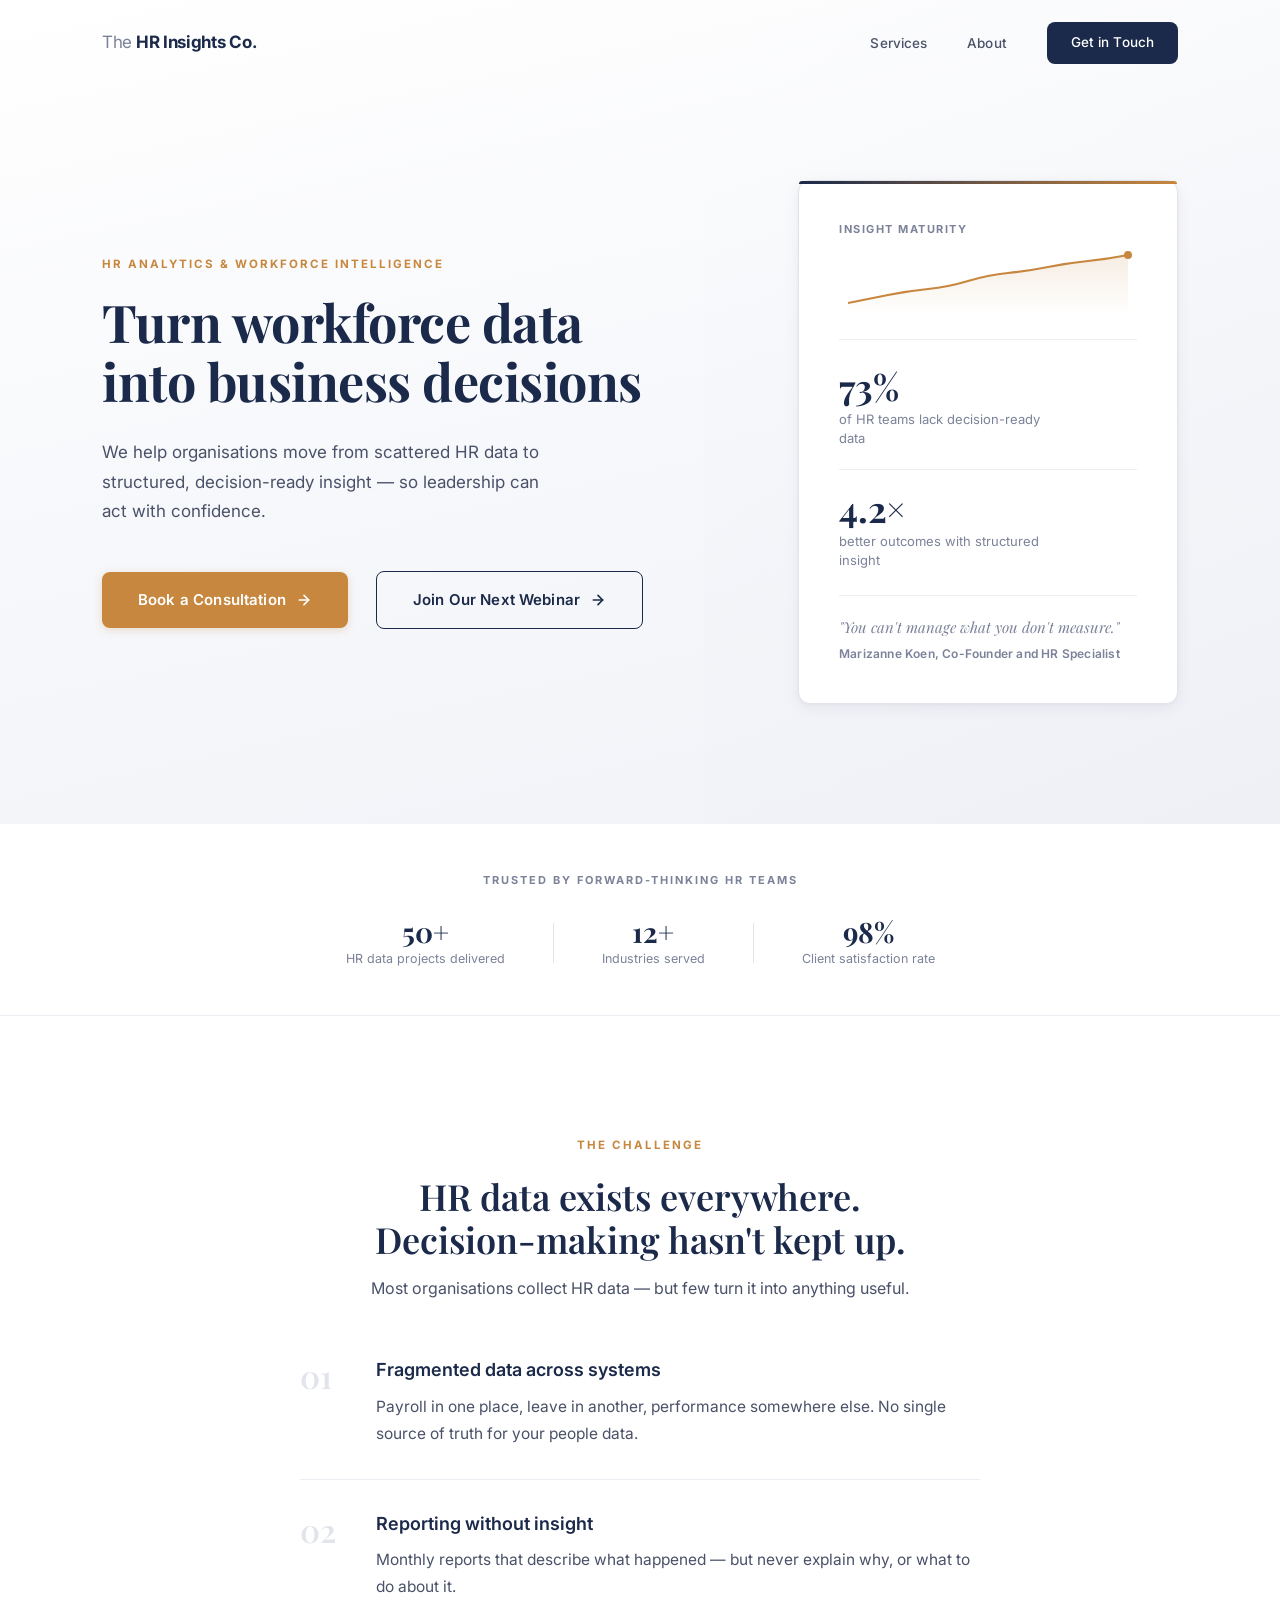
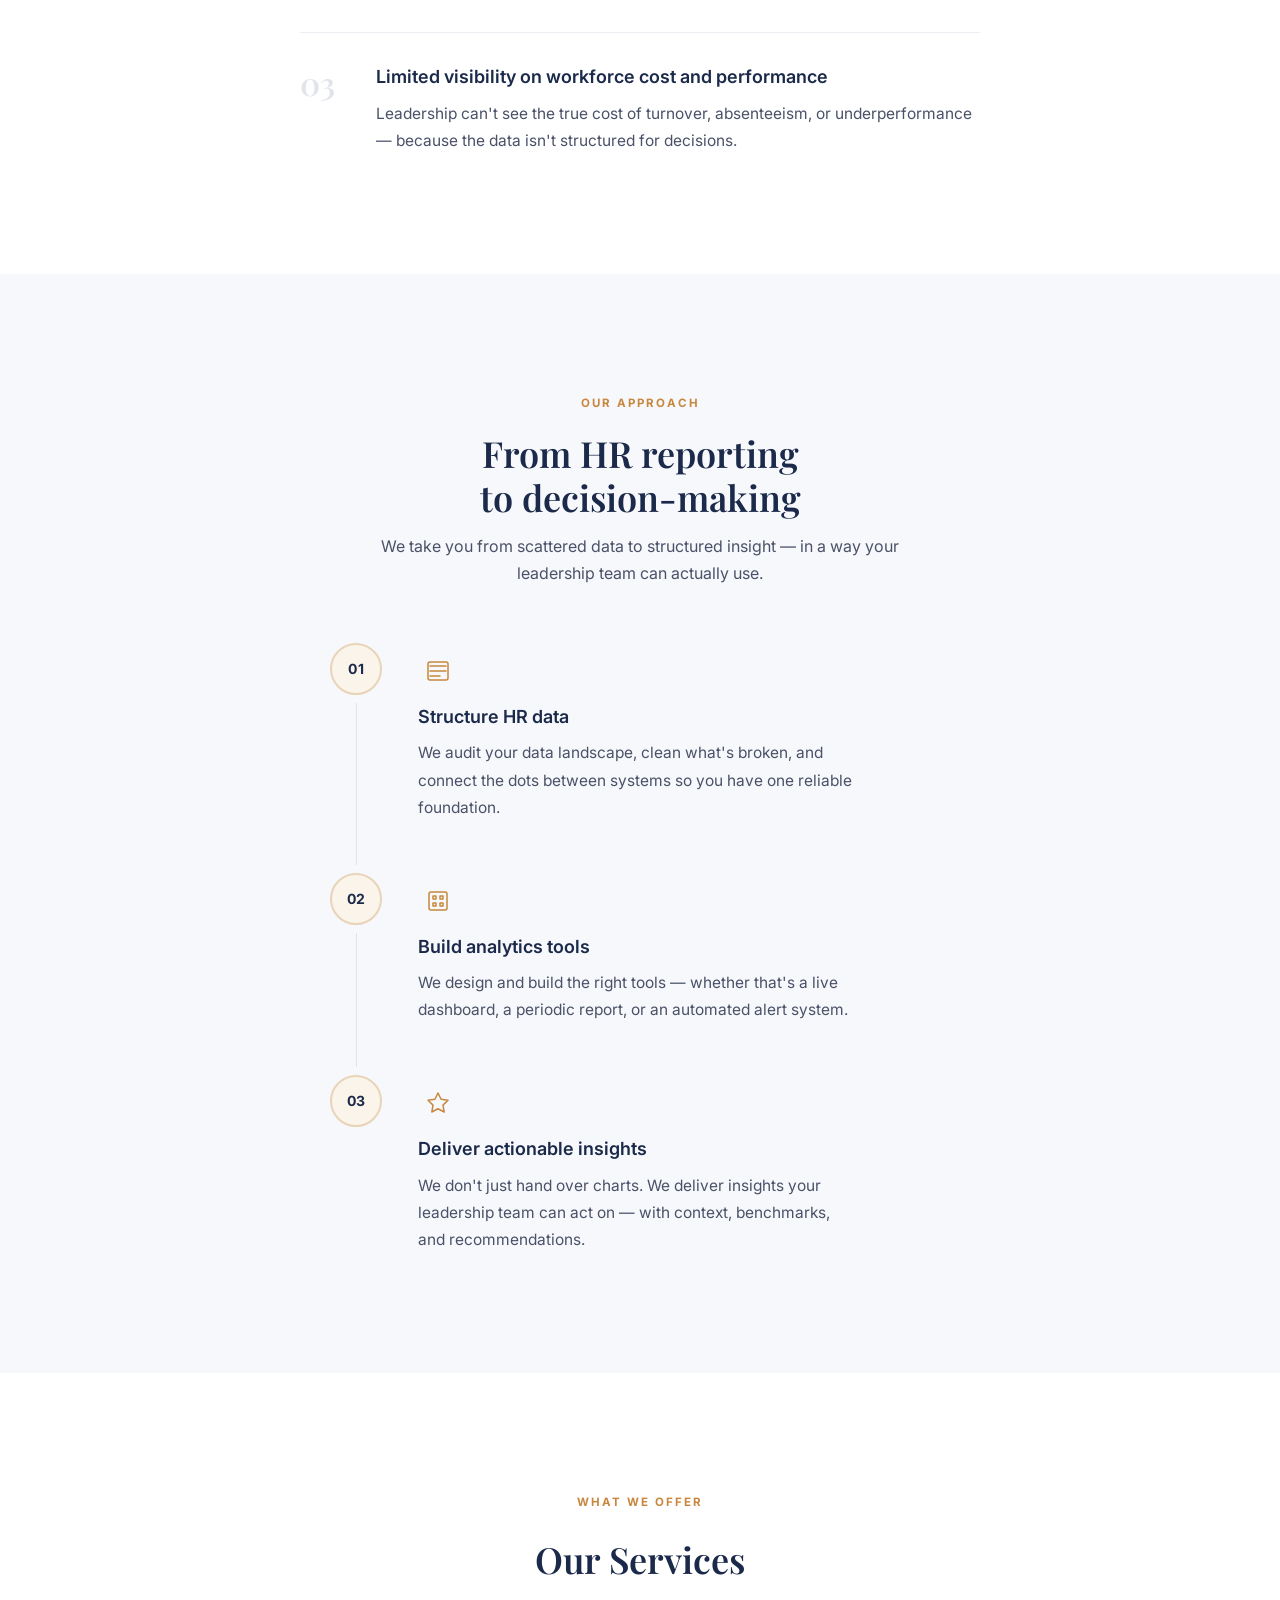
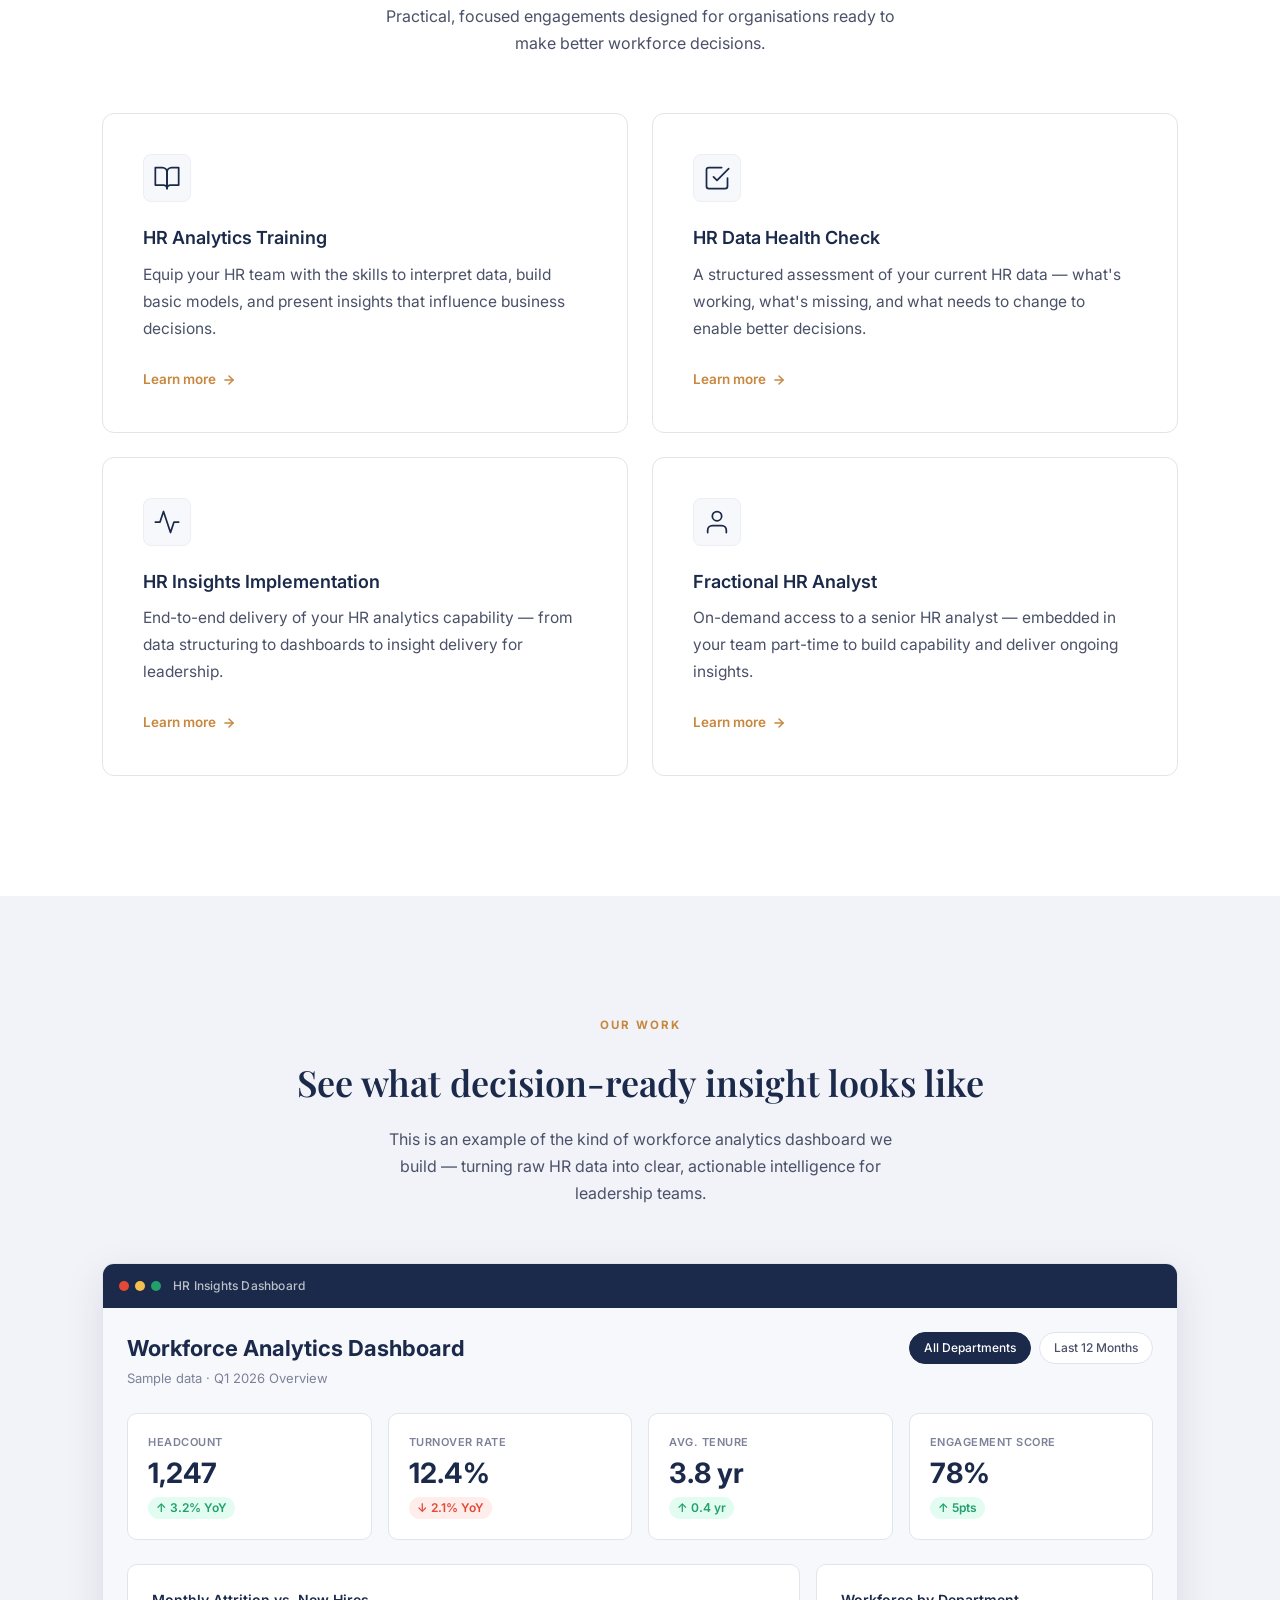
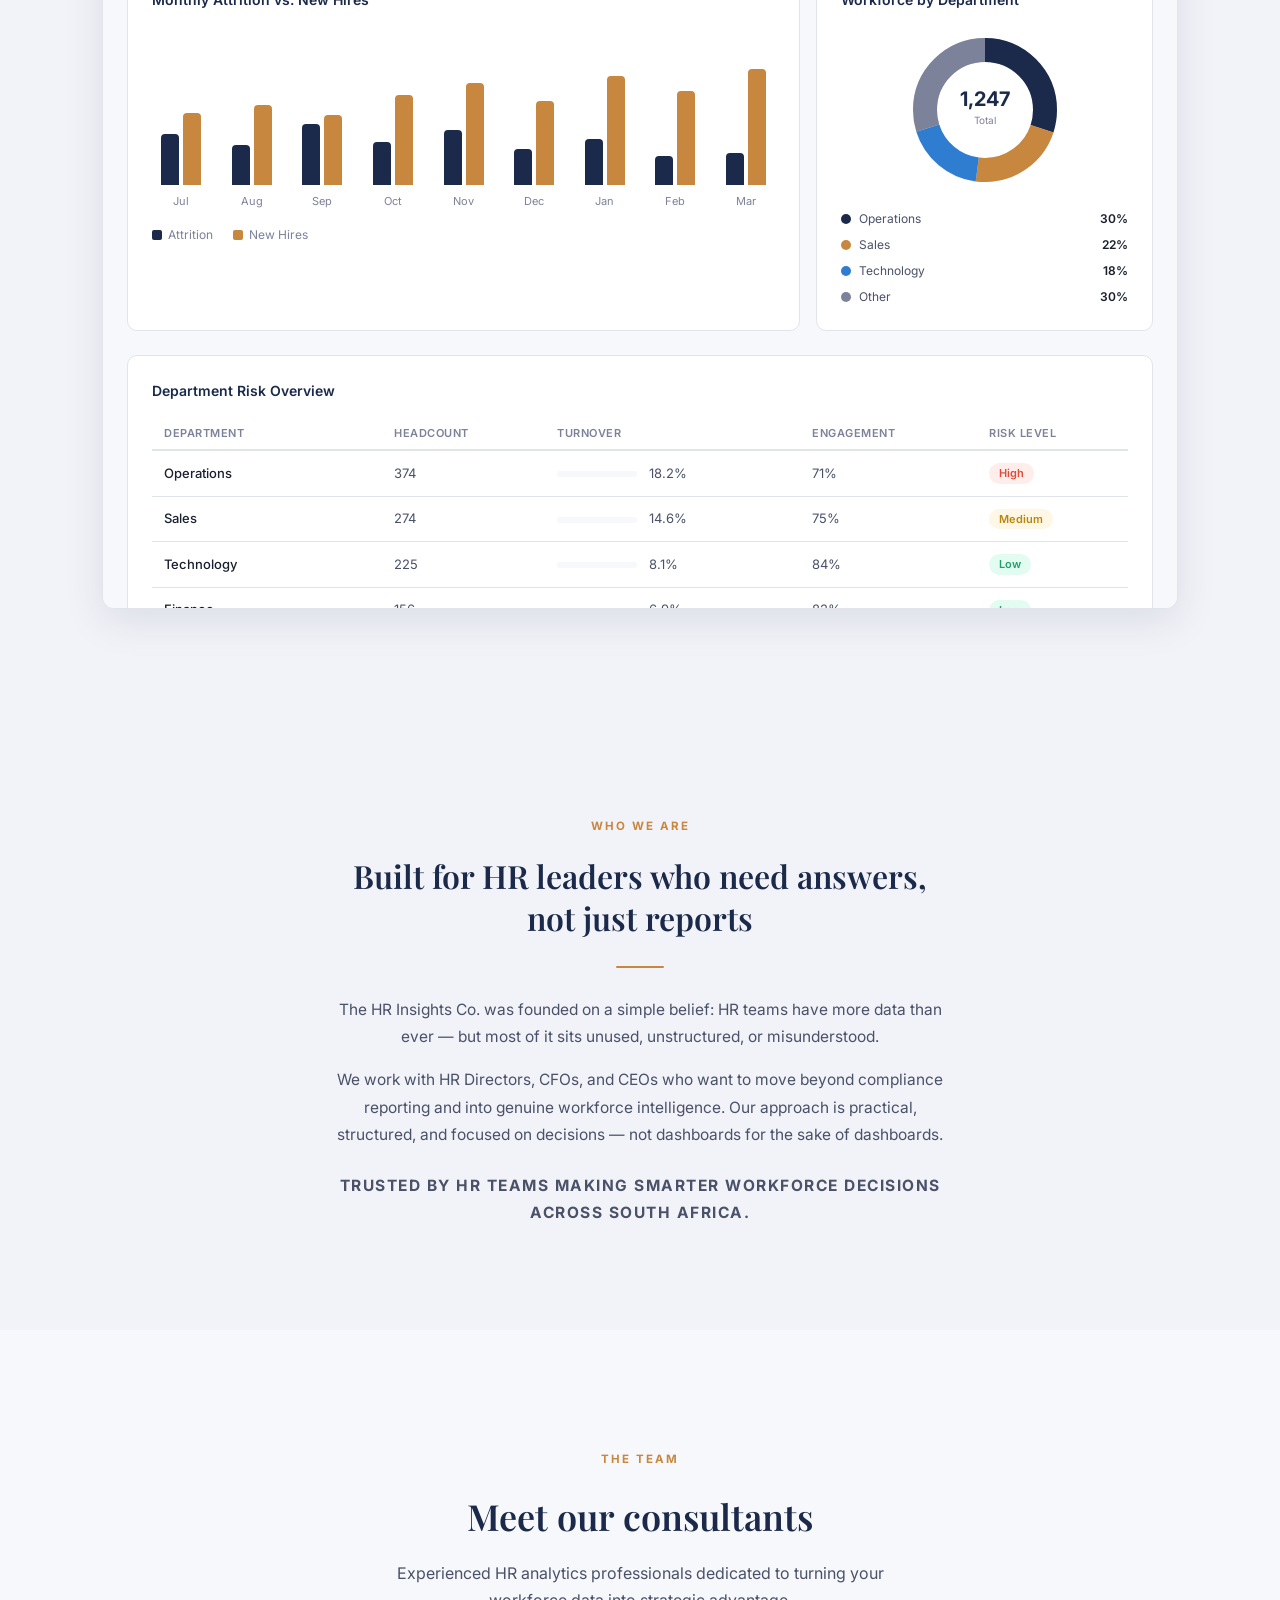
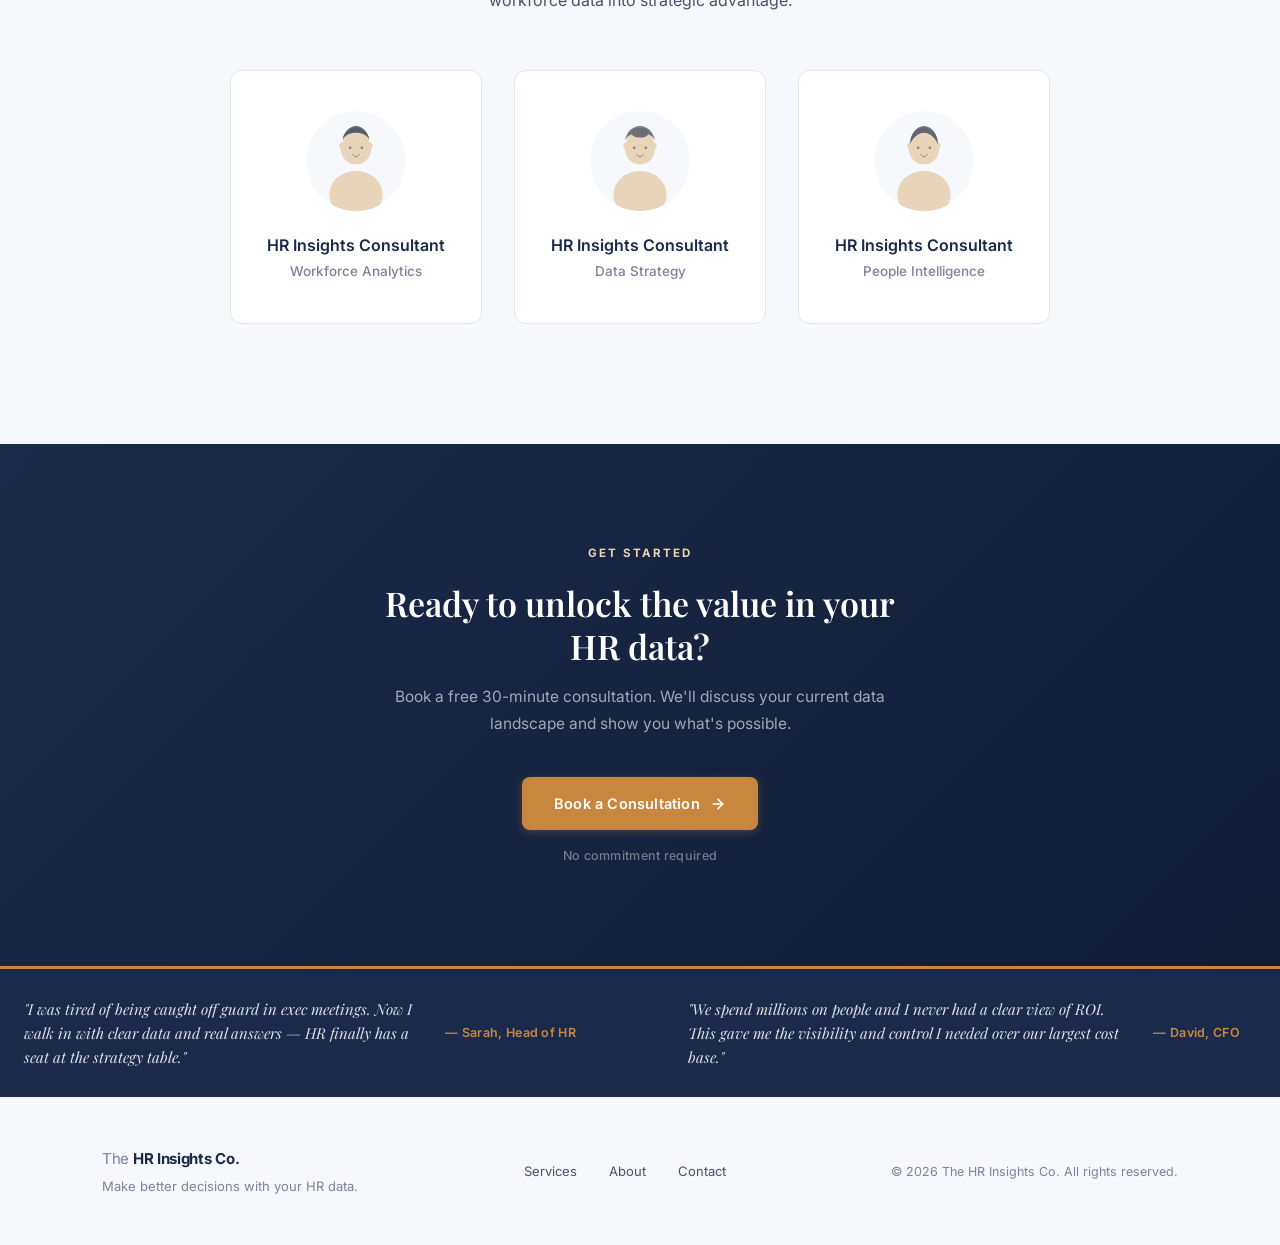
==== index.html @ d9b62202 "Add dashboard showcase section to website - Created hr_insights_dashboard.html with sample workforce" ====
<!DOCTYPE html>
<html lang="en">
<head>
    <meta charset="UTF-8">
    <meta name="viewport" content="width=device-width, initial-scale=1.0">
    <title>The HR Insights Co. | Make better decisions with your HR data</title>
    <meta name="description" content="We help companies gain control over their workforce by turning HR data into decision-ready insight.">
    <link rel="stylesheet" href="styles.css">
    <link rel="preconnect" href="https://fonts.googleapis.com">
    <link rel="preconnect" href="https://fonts.gstatic.com" crossorigin>
    <link href="https://fonts.googleapis.com/css2?family=Inter:wght@400;500;600;700;800&family=Playfair+Display:wght@500;600;700&display=swap" rel="stylesheet">
</head>
<body>

    <!-- Navigation -->
    <nav class="navbar">
        <div class="container nav-container">
            <a href="index.html" class="logo">
                <span class="logo-the">The</span> HR Insights Co.
            </a>
            <button class="nav-toggle" aria-label="Toggle navigation">
                <span></span>
                <span></span>
                <span></span>
            </button>
            <ul class="nav-links">
                <li><a href="#services">Services</a></li>
                <li><a href="#about">About</a></li>
                <li><a href="#contact" class="btn btn-nav">Get in Touch</a></li>
            </ul>
        </div>
    </nav>

    <div class="nav-overlay"></div>

    <!-- Hero Section -->
    <section class="hero">
        <div class="container hero-container">
            <div class="hero-content">
                <span class="eyebrow">HR Analytics &amp; Workforce Intelligence</span>
                <h1>Turn workforce data <br>into business decisions</h1>
                <p class="hero-subtext">We help organisations move from scattered HR data to structured, decision-ready insight — so leadership can act with confidence.</p>
                <div class="hero-ctas">
                    <a href="#contact" class="btn btn-primary btn-hero">Book a Consultation
                        <svg width="16" height="16" viewBox="0 0 24 24" fill="none" stroke="currentColor" stroke-width="2.5" stroke-linecap="round" stroke-linejoin="round"><path d="M5 12h14"/><path d="M12 5l7 7-7 7"/></svg>
                    </a>
                    <a href="#contact" class="btn btn-secondary btn-hero">Join Our Next Webinar
                        <svg width="16" height="16" viewBox="0 0 24 24" fill="none" stroke="currentColor" stroke-width="2.5" stroke-linecap="round" stroke-linejoin="round"><path d="M5 12h14"/><path d="M12 5l7 7-7 7"/></svg>
                    </a>
                </div>
            </div>
            <aside class="hero-aside">
                <div class="hero-chart">
                    <span class="hero-chart-label">Insight Maturity</span>
                    <svg class="hero-sparkline" viewBox="0 0 280 64" fill="none" xmlns="http://www.w3.org/2000/svg" aria-hidden="true">
                        <defs>
                            <linearGradient id="chartGrad" x1="0" y1="0" x2="0" y2="1">
                                <stop offset="0%" stop-color="var(--accent)" stop-opacity="0.15"/>
                                <stop offset="100%" stop-color="var(--accent)" stop-opacity="0"/>
                            </linearGradient>
                        </defs>
                        <path d="M0 52 Q20 48, 40 44 T80 38 T120 30 T160 22 T200 16 T240 10 T280 4" stroke="var(--accent)" stroke-width="2" fill="none" class="sparkline-path"/>
                        <path d="M0 52 Q20 48, 40 44 T80 38 T120 30 T160 22 T200 16 T240 10 T280 4 V64 H0 Z" fill="url(#chartGrad)" class="sparkline-area"/>
                        <circle cx="280" cy="4" r="4" fill="var(--accent)" class="sparkline-dot"/>
                    </svg>
                </div>
                <div class="hero-stat-row">
                    <div class="hero-stat">
                        <span class="hero-stat-num">73%</span>
                        <span class="hero-stat-label">of HR teams lack decision-ready data</span>
                    </div>
                    <div class="hero-stat-divider"></div>
                    <div class="hero-stat">
                        <span class="hero-stat-num">4.2&times;</span>
                        <span class="hero-stat-label">better outcomes with structured insight</span>
                    </div>
                </div>
                <p class="hero-tagline">"You can't manage what you don't measure."</p>
                <span class="hero-tagline-author">Marizanne Koen, Co-Founder and HR Specialist</span>
            </aside>
        </div>
    </section>

    <!-- Trust Strip -->
    <section class="trust-strip">
        <div class="container">
            <div class="trust-inner">
                <span class="trust-label">Trusted by forward-thinking HR teams</span>
                <div class="trust-items">
                    <div class="trust-item">
                        <span class="trust-metric">50+</span>
                        <span class="trust-desc">HR data projects delivered</span>
                    </div>
                    <div class="trust-divider"></div>
                    <div class="trust-item">
                        <span class="trust-metric">12+</span>
                        <span class="trust-desc">Industries served</span>
                    </div>
                    <div class="trust-divider"></div>
                    <div class="trust-item">
                        <span class="trust-metric">98%</span>
                        <span class="trust-desc">Client satisfaction rate</span>
                    </div>
                </div>
            </div>
        </div>
    </section>

    <!-- Problem Section -->
    <section class="problem">
        <div class="container">
            <span class="eyebrow">The challenge</span>
            <h2>HR data exists everywhere.<br>Decision-making hasn't kept up.</h2>
            <p class="section-intro">Most organisations collect HR data — but few turn it into anything useful.</p>
            <div class="problem-list">
                <div class="problem-item">
                    <div class="problem-num">01</div>
                    <div class="problem-body">
                        <h3>Fragmented data across systems</h3>
                        <p>Payroll in one place, leave in another, performance somewhere else. No single source of truth for your people data.</p>
                    </div>
                </div>
                <div class="problem-item">
                    <div class="problem-num">02</div>
                    <div class="problem-body">
                        <h3>Reporting without insight</h3>
                        <p>Monthly reports that describe what happened — but never explain why, or what to do about it.</p>
                    </div>
                </div>
                <div class="problem-item">
                    <div class="problem-num">03</div>
                    <div class="problem-body">
                        <h3>Limited visibility on workforce cost and performance</h3>
                        <p>Leadership can't see the true cost of turnover, absenteeism, or underperformance — because the data isn't structured for decisions.</p>
                    </div>
                </div>
            </div>
        </div>
    </section>

    <!-- Solution Section -->
    <section class="solution">
        <div class="container">
            <span class="eyebrow">Our approach</span>
            <h2>From HR reporting<br>to decision-making</h2>
            <p class="section-intro">We take you from scattered data to structured insight — in a way your leadership team can actually use.</p>
            <div class="solution-grid">
                <div class="solution-step">
                    <div class="step-marker">
                        <div class="step-number">01</div>
                        <div class="step-line"></div>
                    </div>
                    <div class="step-content">
                        <div class="solution-icon">
                            <svg width="24" height="24" viewBox="0 0 24 24" fill="none" stroke="currentColor" stroke-width="1.5" stroke-linecap="round" stroke-linejoin="round">
                                <path d="M4 7h16"/><path d="M4 12h16"/><path d="M4 17h10"/>
                                <rect x="2" y="3" width="20" height="18" rx="2"/>
                            </svg>
                        </div>
                        <h3>Structure HR data</h3>
                        <p>We audit your data landscape, clean what's broken, and connect the dots between systems so you have one reliable foundation.</p>
                    </div>
                </div>
                <div class="solution-step">
                    <div class="step-marker">
                        <div class="step-number">02</div>
                        <div class="step-line"></div>
                    </div>
                    <div class="step-content">
                        <div class="solution-icon">
                            <svg width="24" height="24" viewBox="0 0 24 24" fill="none" stroke="currentColor" stroke-width="1.5" stroke-linecap="round" stroke-linejoin="round">
                                <rect x="3" y="3" width="18" height="18" rx="2"/>
                                <path d="M7 7h3v3H7z"/><path d="M14 7h3v3h-3z"/>
                                <path d="M7 14h3v3H7z"/><path d="M14 14h3v3h-3z"/>
                            </svg>
                        </div>
                        <h3>Build analytics tools</h3>
                        <p>We design and build the right tools — whether that's a live dashboard, a periodic report, or an automated alert system.</p>
                    </div>
                </div>
                <div class="solution-step">
                    <div class="step-marker">
                        <div class="step-number">03</div>
                    </div>
                    <div class="step-content">
                        <div class="solution-icon">
                            <svg width="24" height="24" viewBox="0 0 24 24" fill="none" stroke="currentColor" stroke-width="1.5" stroke-linecap="round" stroke-linejoin="round">
                                <path d="M12 2l3.09 6.26L22 9.27l-5 4.87 1.18 6.88L12 17.77l-6.18 3.25L7 14.14 2 9.27l6.91-1.01L12 2z"/>
                            </svg>
                        </div>
                        <h3>Deliver actionable insights</h3>
                        <p>We don't just hand over charts. We deliver insights your leadership team can act on — with context, benchmarks, and recommendations.</p>
                    </div>
                </div>
            </div>
        </div>
    </section>

    <!-- Services Section -->
    <section class="services" id="services">
        <div class="container">
            <span class="eyebrow">What we offer</span>
            <h2>Our Services</h2>
            <p class="section-intro">Practical, focused engagements designed for organisations ready to make better workforce decisions.</p>
            <div class="services-grid">
                <div class="service-card">
                    <div class="service-accent"></div>
                    <div class="service-icon">
                        <svg width="28" height="28" viewBox="0 0 24 24" fill="none" stroke="currentColor" stroke-width="1.5" stroke-linecap="round" stroke-linejoin="round">
                            <path d="M2 3h6a4 4 0 014 4v14a3 3 0 00-3-3H2z"/>
                            <path d="M22 3h-6a4 4 0 00-4 4v14a3 3 0 013-3h7z"/>
                        </svg>
                    </div>
                    <h3>HR Analytics Training</h3>
                    <p>Equip your HR team with the skills to interpret data, build basic models, and present insights that influence business decisions.</p>
                    <a href="#contact" class="service-link">Learn more
                        <svg width="14" height="14" viewBox="0 0 24 24" fill="none" stroke="currentColor" stroke-width="2.5" stroke-linecap="round" stroke-linejoin="round"><path d="M5 12h14"/><path d="M12 5l7 7-7 7"/></svg>
                    </a>
                </div>
                <div class="service-card">
                    <div class="service-accent"></div>
                    <div class="service-icon">
                        <svg width="28" height="28" viewBox="0 0 24 24" fill="none" stroke="currentColor" stroke-width="1.5" stroke-linecap="round" stroke-linejoin="round">
                            <path d="M9 11l3 3L22 4"/>
                            <path d="M21 12v7a2 2 0 01-2 2H5a2 2 0 01-2-2V5a2 2 0 012-2h11"/>
                        </svg>
                    </div>
                    <h3>HR Data Health Check</h3>
                    <p>A structured assessment of your current HR data — what's working, what's missing, and what needs to change to enable better decisions.</p>
                    <a href="#contact" class="service-link">Learn more
                        <svg width="14" height="14" viewBox="0 0 24 24" fill="none" stroke="currentColor" stroke-width="2.5" stroke-linecap="round" stroke-linejoin="round"><path d="M5 12h14"/><path d="M12 5l7 7-7 7"/></svg>
                    </a>
                </div>
                <div class="service-card">
                    <div class="service-accent"></div>
                    <div class="service-icon">
                        <svg width="28" height="28" viewBox="0 0 24 24" fill="none" stroke="currentColor" stroke-width="1.5" stroke-linecap="round" stroke-linejoin="round">
                            <polyline points="22 12 18 12 15 21 9 3 6 12 2 12"/>
                        </svg>
                    </div>
                    <h3>HR Insights Implementation</h3>
                    <p>End-to-end delivery of your HR analytics capability — from data structuring to dashboards to insight delivery for leadership.</p>
                    <a href="#contact" class="service-link">Learn more
                        <svg width="14" height="14" viewBox="0 0 24 24" fill="none" stroke="currentColor" stroke-width="2.5" stroke-linecap="round" stroke-linejoin="round"><path d="M5 12h14"/><path d="M12 5l7 7-7 7"/></svg>
                    </a>
                </div>
                <div class="service-card">
                    <div class="service-accent"></div>
                    <div class="service-icon">
                        <svg width="28" height="28" viewBox="0 0 24 24" fill="none" stroke="currentColor" stroke-width="1.5" stroke-linecap="round" stroke-linejoin="round">
                            <path d="M20 21v-2a4 4 0 00-4-4H8a4 4 0 00-4 4v2"/>
                            <circle cx="12" cy="7" r="4"/>
                        </svg>
                    </div>
                    <h3>Fractional HR Analyst</h3>
                    <p>On-demand access to a senior HR analyst — embedded in your team part-time to build capability and deliver ongoing insights.</p>
                    <a href="#contact" class="service-link">Learn more
                        <svg width="14" height="14" viewBox="0 0 24 24" fill="none" stroke="currentColor" stroke-width="2.5" stroke-linecap="round" stroke-linejoin="round"><path d="M5 12h14"/><path d="M12 5l7 7-7 7"/></svg>
                    </a>
                </div>
            </div>
        </div>
    </section>

    <!-- Dashboard Showcase Section -->
    <section class="showcase" id="showcase">
        <div class="container">
            <span class="eyebrow">Our work</span>
            <h2>See what decision-ready insight looks like</h2>
            <p class="section-intro">This is an example of the kind of workforce analytics dashboard we build — turning raw HR data into clear, actionable intelligence for leadership teams.</p>
            <div class="showcase-frame">
                <div class="showcase-toolbar">
                    <div class="showcase-dots">
                        <span></span><span></span><span></span>
                    </div>
                    <span class="showcase-title">HR Insights Dashboard</span>
                </div>
                <iframe
                    src="/hr_insights_dashboard.html"
                    width="100%"
                    height="900"
                    style="border: none; display: block;"
                    title="HR Insights Dashboard"
                    loading="lazy"
                ></iframe>
            </div>
        </div>
    </section>

    <!-- About Section -->
    <section class="about" id="about">
        <div class="container">
            <div class="about-inner">
                <span class="eyebrow">Who we are</span>
                <h2>Built for HR leaders who need answers, not just reports</h2>
                <div class="about-rule"></div>
                <p>The HR Insights Co. was founded on a simple belief: HR teams have more data than ever — but most of it sits unused, unstructured, or misunderstood.</p>
                <p>We work with HR Directors, CFOs, and CEOs who want to move beyond compliance reporting and into genuine workforce intelligence. Our approach is practical, structured, and focused on decisions — not dashboards for the sake of dashboards.</p>
                <p class="about-credential">Trusted by HR teams making smarter workforce decisions across South Africa.</p>
            </div>
        </div>
    </section>

    <!-- Team Section -->
    <section class="team" id="team">
        <div class="container">
            <span class="eyebrow">The team</span>
            <h2>Meet our consultants</h2>
            <p class="section-intro">Experienced HR analytics professionals dedicated to turning your workforce data into strategic advantage.</p>
            <div class="team-grid">
                <div class="team-card">
                    <div class="team-avatar">
                        <svg viewBox="0 0 120 120" fill="none" xmlns="http://www.w3.org/2000/svg" aria-hidden="true">
                            <circle cx="60" cy="60" r="60" fill="var(--color-bg-subtle)"/>
                            <circle cx="60" cy="46" r="18" fill="var(--accent-subtle)"/>
                            <ellipse cx="60" cy="100" rx="32" ry="28" fill="var(--accent-subtle)"/>
                            <circle cx="60" cy="46" r="16" fill="var(--color-bg-warm)"/>
                            <path d="M44 38c0-10 7-18 16-18s16 8 16 18c2-1 4 1 4 4s-2 5-4 4c0 10-7 18-16 18s-16-8-16-18c-2 1-4-1-4-4s2-5 4-4z" fill="var(--accent-subtle)"/>
                            <path d="M44 34c1-8 8-16 16-16s15 8 16 16c0 0-4-8-16-8s-16 8-16 8z" fill="var(--color-primary)" opacity="0.7"/>
                            <circle cx="53" cy="44" r="1.5" fill="var(--color-primary)" opacity="0.5"/>
                            <circle cx="67" cy="44" r="1.5" fill="var(--color-primary)" opacity="0.5"/>
                            <path d="M56 52c0 0 2 3 4 3s4-3 4-3" stroke="var(--color-primary)" stroke-width="1.2" stroke-linecap="round" opacity="0.4" fill="none"/>
                        </svg>
                    </div>
                    <h3>HR Insights Consultant</h3>
                    <p>Workforce Analytics</p>
                </div>
                <div class="team-card">
                    <div class="team-avatar">
                        <svg viewBox="0 0 120 120" fill="none" xmlns="http://www.w3.org/2000/svg" aria-hidden="true">
                            <circle cx="60" cy="60" r="60" fill="var(--color-bg-subtle)"/>
                            <circle cx="60" cy="46" r="18" fill="var(--accent-subtle)"/>
                            <ellipse cx="60" cy="100" rx="32" ry="28" fill="var(--accent-subtle)"/>
                            <circle cx="60" cy="46" r="16" fill="var(--color-bg-warm)"/>
                            <path d="M44 38c0-10 7-18 16-18s16 8 16 18c2-1 4 1 4 4s-2 5-4 4c0 10-7 18-16 18s-16-8-16-18c-2 1-4-1-4-4s2-5 4-4z" fill="var(--accent-subtle)"/>
                            <path d="M42 36c1-10 9-18 18-18s17 8 18 18c0 0-2-6-8-8-3 4-7 4-10 4s-7 0-10-4c-6 2-8 8-8 8z" fill="var(--color-primary)" opacity="0.6"/>
                            <circle cx="53" cy="44" r="1.5" fill="var(--color-primary)" opacity="0.5"/>
                            <circle cx="67" cy="44" r="1.5" fill="var(--color-primary)" opacity="0.5"/>
                            <path d="M56 52c0 0 2 3 4 3s4-3 4-3" stroke="var(--color-primary)" stroke-width="1.2" stroke-linecap="round" opacity="0.4" fill="none"/>
                        </svg>
                    </div>
                    <h3>HR Insights Consultant</h3>
                    <p>Data Strategy</p>
                </div>
                <div class="team-card">
                    <div class="team-avatar">
                        <svg viewBox="0 0 120 120" fill="none" xmlns="http://www.w3.org/2000/svg" aria-hidden="true">
                            <circle cx="60" cy="60" r="60" fill="var(--color-bg-subtle)"/>
                            <circle cx="60" cy="46" r="18" fill="var(--accent-subtle)"/>
                            <ellipse cx="60" cy="100" rx="32" ry="28" fill="var(--accent-subtle)"/>
                            <circle cx="60" cy="46" r="16" fill="var(--color-bg-warm)"/>
                            <path d="M44 38c0-10 7-18 16-18s16 8 16 18c2-1 4 1 4 4s-2 5-4 4c0 10-7 18-16 18s-16-8-16-18c-2 1-4-1-4-4s2-5 4-4z" fill="var(--accent-subtle)"/>
                            <path d="M43 40c0-12 8-22 17-22s17 10 17 22c0 0-6-14-17-14s-17 14-17 14z" fill="var(--color-primary)" opacity="0.65"/>
                            <circle cx="53" cy="44" r="1.5" fill="var(--color-primary)" opacity="0.5"/>
                            <circle cx="67" cy="44" r="1.5" fill="var(--color-primary)" opacity="0.5"/>
                            <path d="M56 52c0 0 2 3 4 3s4-3 4-3" stroke="var(--color-primary)" stroke-width="1.2" stroke-linecap="round" opacity="0.4" fill="none"/>
                        </svg>
                    </div>
                    <h3>HR Insights Consultant</h3>
                    <p>People Intelligence</p>
                </div>
            </div>
        </div>
    </section>

    <!-- Contact / CTA Section -->
    <section class="contact" id="contact">
        <div class="container">
            <div class="contact-content">
                <span class="eyebrow eyebrow-light">Get started</span>
                <h2>Ready to unlock the value in your HR data?</h2>
                <p>Book a free 30-minute consultation. We'll discuss your current data landscape and show you what's possible.</p>
                <div class="contact-ctas">
                    <a href="mailto:hello@hrinsightsco.com" class="btn btn-cta">Book a Consultation
                        <svg width="16" height="16" viewBox="0 0 24 24" fill="none" stroke="currentColor" stroke-width="2.5" stroke-linecap="round" stroke-linejoin="round"><path d="M5 12h14"/><path d="M12 5l7 7-7 7"/></svg>
                    </a>
                    <span class="contact-note">No commitment required</span>
                </div>
            </div>
        </div>
    </section>

    <!-- Quotes Banner -->
    <section class="quotes-banner" aria-label="Client voices">
        <div class="quotes-track">
            <div class="quote-item">
                <p class="quote-text">"I was tired of being caught off guard in exec meetings. Now I walk in with clear data and real answers — HR finally has a seat at the strategy table."</p>
                <span class="quote-author">— Sarah, Head of HR</span>
            </div>
            <div class="quote-item">
                <p class="quote-text">"We spend millions on people and I never had a clear view of ROI. This gave me the visibility and control I needed over our largest cost base."</p>
                <span class="quote-author">— David, CFO</span>
            </div>
            <!-- Duplicated for seamless loop -->
            <div class="quote-item">
                <p class="quote-text">"I was tired of being caught off guard in exec meetings. Now I walk in with clear data and real answers — HR finally has a seat at the strategy table."</p>
                <span class="quote-author">— Sarah, Head of HR</span>
            </div>
            <div class="quote-item">
                <p class="quote-text">"We spend millions on people and I never had a clear view of ROI. This gave me the visibility and control I needed over our largest cost base."</p>
                <span class="quote-author">— David, CFO</span>
            </div>
        </div>
    </section>

    <!-- Footer -->
    <footer class="footer">
        <div class="container footer-container">
            <div class="footer-brand">
                <span class="logo"><span class="logo-the">The</span> HR Insights Co.</span>
                <p>Make better decisions with your HR data.</p>
            </div>
            <div class="footer-links">
                <a href="#services">Services</a>
                <a href="#about">About</a>
                <a href="#contact">Contact</a>
            </div>
            <div class="footer-copy">
                <p>&copy; 2026 The HR Insights Co. All rights reserved.</p>
            </div>
        </div>
    </footer>

    <script>
        // Mobile nav toggle with overlay
        const toggle = document.querySelector('.nav-toggle');
        const navLinks = document.querySelector('.nav-links');
        const navOverlay = document.querySelector('.nav-overlay');

        function closeNav() {
            navLinks.classList.remove('active');
            toggle.classList.remove('active');
            navOverlay.classList.remove('active');
            document.body.style.overflow = '';
        }

        function openNav() {
            navLinks.classList.add('active');
            toggle.classList.add('active');
            navOverlay.classList.add('active');
            document.body.style.overflow = 'hidden';
        }

        toggle.addEventListener('click', () => {
            if (navLinks.classList.contains('active')) {
                closeNav();
            } else {
                openNav();
            }
        });

        navOverlay.addEventListener('click', closeNav);

        // Close mobile nav on link click
        document.querySelectorAll('.nav-links a').forEach(link => {
            link.addEventListener('click', closeNav);
        });

        // Navbar background on scroll
        window.addEventListener('scroll', () => {
            const navbar = document.querySelector('.navbar');
            if (window.scrollY > 40) {
                navbar.classList.add('scrolled');
            } else {
                navbar.classList.remove('scrolled');
            }
        });

        // Smooth scroll for anchor links
        document.querySelectorAll('a[href^="#"]').forEach(anchor => {
            anchor.addEventListener('click', function (e) {
                e.preventDefault();
                const target = document.querySelector(this.getAttribute('href'));
                if (target) {
                    target.scrollIntoView({ behavior: 'smooth', block: 'start' });
                }
            });
        });

        // Scroll-triggered fade-in
        const observer = new IntersectionObserver((entries) => {
            entries.forEach(entry => {
                if (entry.isIntersecting) {
                    entry.target.classList.add('visible');
                }
            });
        }, { threshold: 0.15 });

        document.querySelectorAll('.problem-item, .service-card, .team-card, .trust-strip, .showcase-frame').forEach(el => {
            el.classList.add('fade-up');
            observer.observe(el);
        });

        // Staggered animation for solution timeline steps
        const staggerObserver = new IntersectionObserver((entries) => {
            entries.forEach(entry => {
                if (entry.isIntersecting) {
                    const steps = entry.target.querySelectorAll('.solution-step');
                    steps.forEach((step, i) => {
                        step.style.transitionDelay = `${i * 150}ms`;
                        step.classList.add('visible');
                    });
                    staggerObserver.unobserve(entry.target);
                }
            });
        }, { threshold: 0.15 });

        const solutionGrid = document.querySelector('.solution-grid');
        if (solutionGrid) {
            solutionGrid.querySelectorAll('.solution-step').forEach(el => {
                el.classList.add('fade-up');
            });
            staggerObserver.observe(solutionGrid);
        }

        // Animate sparkline on hero load
        const sparklinePath = document.querySelector('.sparkline-path');
        if (sparklinePath) {
            const length = sparklinePath.getTotalLength();
            sparklinePath.style.strokeDasharray = length;
            sparklinePath.style.strokeDashoffset = length;
            setTimeout(() => {
                sparklinePath.style.transition = 'stroke-dashoffset 1.5s cubic-bezier(0.25, 0.46, 0.45, 0.94)';
                sparklinePath.style.strokeDashoffset = '0';
            }, 400);
        }
    </script>

</body>
</html>
---- styles.css ----
/* ========================================
   The HR Insights Co. — Stylesheet v4
   Visier-inspired refinement: premium,
   data-driven, high-trust design
   ======================================== */

/* --- Reset & Base --- */
*,
*::before,
*::after {
    margin: 0;
    padding: 0;
    box-sizing: border-box;
}

:root {
    /* Primary — deep indigo (trustworthy, analytical) */
    --color-primary: #1B2A4A;
    --color-primary-light: #263B66;
    --color-primary-dark: #111D35;

    /* Accent — warm amber (premium, distinctive) */
    --accent: #C8873E;
    --accent-light: #FBF4EA;
    --accent-hover: #B5742F;
    --accent-subtle: #E8D4B8;

    /* Neutrals — cool-toned, professional */
    --color-text: #1A1F2E;
    --color-text-secondary: #4A5168;
    --color-text-muted: #7C8299;
    --color-bg: #ffffff;
    --color-bg-subtle: #F7F8FB;
    --color-bg-warm: #F2F3F8;
    --color-border: #E2E4EB;
    --color-border-light: #EDEEF3;

    /* Fonts */
    --font-display: 'Playfair Display', Georgia, 'Times New Roman', serif;
    --font-body: 'Inter', -apple-system, BlinkMacSystemFont, 'Segoe UI', sans-serif;

    /* Layout */
    --max-width: 1140px;
    --section-pad: 120px;
    --section-pad-sm: 88px;
    --radius: 8px;
    --radius-lg: 12px;

    /* Shadows */
    --shadow-sm: 0 1px 3px rgba(27, 42, 74, 0.04), 0 1px 2px rgba(27, 42, 74, 0.06);
    --shadow-md: 0 4px 16px rgba(27, 42, 74, 0.06), 0 1px 3px rgba(27, 42, 74, 0.04);
    --shadow-lg: 0 12px 40px rgba(27, 42, 74, 0.1);
    --shadow-card: 0 1px 3px rgba(27, 42, 74, 0.04);

    --transition: 0.25s ease;
}

html {
    scroll-behavior: smooth;
    -webkit-font-smoothing: antialiased;
    -moz-osx-font-smoothing: grayscale;
}

body {
    font-family: var(--font-body);
    font-size: 16px;
    line-height: 1.6;
    color: var(--color-text);
    background: var(--color-bg);
}

img { max-width: 100%; display: block; }

a {
    text-decoration: none;
    color: inherit;
}

h1, h2 {
    font-family: var(--font-display);
    font-weight: 600;
    color: var(--color-primary);
}

h3 {
    font-family: var(--font-body);
    font-weight: 600;
    font-size: 18px;
    color: var(--color-primary);
    line-height: 1.35;
    margin-bottom: 10px;
}

/* --- Fade-in animation --- */
.fade-up {
    opacity: 0;
    transform: translateY(20px);
    transition: opacity 0.7s cubic-bezier(0.25, 0.46, 0.45, 0.94),
                transform 0.7s cubic-bezier(0.25, 0.46, 0.45, 0.94);
}

.fade-up.visible {
    opacity: 1;
    transform: translateY(0);
}

/* --- Container --- */
.container {
    max-width: var(--max-width);
    margin: 0 auto;
    padding: 0 32px;
}

/* --- Eyebrow labels --- */
.eyebrow {
    display: block;
    font-family: var(--font-body);
    font-size: 11.5px;
    font-weight: 700;
    letter-spacing: 2px;
    text-transform: uppercase;
    color: var(--accent);
    margin-bottom: 20px;
    text-align: center;
}

.eyebrow-light {
    color: var(--accent-subtle);
}

/* --- Shared section intro --- */
.section-intro {
    font-size: 16px;
    color: var(--color-text-secondary);
    max-width: 540px;
    margin: 0 auto 56px;
    text-align: center;
    line-height: 1.7;
}

/* --- Shared body paragraph --- */
.body-text,
.problem-body p,
.solution-step p,
.service-card p,
.about-inner p,
.contact-content p {
    font-size: 15.5px;
    color: var(--color-text-secondary);
    line-height: 1.75;
}

/* ============================================
   BUTTONS — polished, prominent, accessible
   ============================================ */
.btn {
    display: inline-flex;
    align-items: center;
    gap: 10px;
    font-family: var(--font-body);
    font-size: 14.5px;
    font-weight: 600;
    padding: 15px 32px;
    border-radius: var(--radius);
    cursor: pointer;
    transition: all var(--transition);
    border: none;
    text-align: center;
    letter-spacing: 0.2px;
}

.btn-primary {
    background: var(--accent);
    color: #fff;
    box-shadow: 0 2px 8px rgba(200, 135, 62, 0.25);
}

.btn-primary:hover {
    background: var(--accent-hover);
    transform: translateY(-2px);
    box-shadow: 0 6px 20px rgba(200, 135, 62, 0.35);
}

.btn-secondary {
    background: transparent;
    color: var(--color-primary);
    border: 1.5px solid var(--color-primary);
}

.btn-secondary:hover {
    background: var(--color-primary);
    color: #fff;
    transform: translateY(-2px);
    box-shadow: 0 4px 16px rgba(27, 42, 74, 0.2);
}

.btn-text {
    font-family: var(--font-body);
    font-size: 14px;
    font-weight: 600;
    color: var(--color-text-secondary);
    transition: color var(--transition);
    padding: 15px 0;
}

.btn-text:hover {
    color: var(--color-primary);
}

.btn-nav {
    display: inline-flex;
    padding: 10px 24px;
    background: var(--color-primary);
    color: #fff;
    border-radius: var(--radius);
    font-size: 13px;
    font-weight: 600;
    letter-spacing: 0.3px;
    transition: all var(--transition);
}

.btn-nav:hover {
    background: var(--color-primary-light);
    transform: translateY(-1px);
    box-shadow: 0 4px 12px rgba(27, 42, 74, 0.2);
}

.btn-cta {
    background: var(--accent);
    color: #fff;
    box-shadow: 0 2px 8px rgba(200, 135, 62, 0.3);
}

.btn-cta:hover {
    background: var(--accent-hover);
    transform: translateY(-2px);
    box-shadow: 0 8px 24px rgba(200, 135, 62, 0.35);
}

.btn-cta svg {
    stroke: #fff;
}

/* ============================================
   NAVBAR — clean, minimal, professional
   ============================================ */
.navbar {
    position: fixed;
    top: 0;
    left: 0;
    right: 0;
    z-index: 1000;
    padding: 22px 0;
    transition: all 0.35s ease;
    background: transparent;
}

.navbar.scrolled {
    background: rgba(255, 255, 255, 0.98);
    backdrop-filter: blur(16px);
    -webkit-backdrop-filter: blur(16px);
    box-shadow: 0 1px 0 var(--color-border);
    padding: 14px 0;
}

.nav-container {
    display: flex;
    align-items: center;
    justify-content: space-between;
}

.logo {
    font-family: var(--font-body);
    font-size: 17px;
    font-weight: 700;
    color: var(--color-primary);
    letter-spacing: -0.3px;
}

.logo-the {
    font-weight: 400;
    color: var(--color-text-muted);
}

.nav-links {
    display: flex;
    align-items: center;
    gap: 40px;
    list-style: none;
}

.nav-links a {
    font-size: 13.5px;
    font-weight: 500;
    color: var(--color-text-secondary);
    transition: color var(--transition);
    letter-spacing: 0.1px;
}

.nav-links a:hover {
    color: var(--color-primary);
}

.nav-links a.btn-nav {
    color: #fff;
}

.nav-links a.btn-nav:hover {
    color: #fff;
}

.nav-toggle {
    display: none;
    flex-direction: column;
    gap: 5px;
    background: none;
    border: none;
    cursor: pointer;
    padding: 4px;
}

.nav-toggle span {
    display: block;
    width: 22px;
    height: 1.5px;
    background: var(--color-primary);
    transition: all 0.3s ease;
    border-radius: 1px;
}

.nav-toggle.active span:nth-child(1) {
    transform: rotate(45deg) translate(5px, 5px);
}

.nav-toggle.active span:nth-child(2) {
    opacity: 0;
}

.nav-toggle.active span:nth-child(3) {
    transform: rotate(-45deg) translate(5px, -5px);
}

/* ============================================
   HERO — strong hierarchy, data-forward
   ============================================ */
.hero {
    padding: 180px 0 var(--section-pad);
    background: linear-gradient(168deg, var(--color-bg) 0%, var(--color-bg-subtle) 50%, var(--color-bg-warm) 100%);
    position: relative;
    overflow: hidden;
}

.hero::before {
    content: '';
    position: absolute;
    top: 0;
    right: 0;
    width: 45%;
    height: 100%;
    background: linear-gradient(135deg, transparent 0%, rgba(27, 42, 74, 0.015) 100%);
    pointer-events: none;
}

.hero-container {
    display: grid;
    grid-template-columns: 1fr 380px;
    gap: 72px;
    align-items: center;
}

.hero-content {
    max-width: 580px;
}

.hero .eyebrow {
    text-align: left;
    color: var(--accent);
}

.hero h1 {
    font-size: 52px;
    line-height: 1.12;
    letter-spacing: -0.5px;
    margin: 0 0 28px;
    color: var(--color-primary);
    font-weight: 700;
}

.hero-subtext {
    font-size: 17px;
    color: var(--color-text-secondary);
    max-width: 460px;
    margin: 0 0 44px;
    line-height: 1.75;
}

.hero-ctas {
    display: flex;
    gap: 28px;
    align-items: center;
    flex-wrap: wrap;
}

.btn-hero {
    padding: 16px 36px;
    font-size: 15px;
    letter-spacing: 0.15px;
}

/* Hero aside — metrics panel */
.hero-aside {
    background: var(--color-bg);
    border: 1px solid var(--color-border);
    border-radius: var(--radius-lg);
    padding: 40px;
    box-shadow: var(--shadow-md);
    position: relative;
}

.hero-aside::before {
    content: '';
    position: absolute;
    top: 0;
    left: 0;
    right: 0;
    height: 3px;
    background: linear-gradient(90deg, var(--color-primary), var(--accent));
    border-radius: var(--radius-lg) var(--radius-lg) 0 0;
}

/* Hero chart — subtle data visualization */
.hero-chart {
    margin-bottom: 28px;
    padding-bottom: 24px;
    border-bottom: 1px solid var(--color-border-light);
}

.hero-chart-label {
    display: block;
    font-size: 11px;
    font-weight: 700;
    letter-spacing: 1.5px;
    text-transform: uppercase;
    color: var(--color-text-muted);
    margin-bottom: 12px;
}

.hero-sparkline {
    width: 100%;
    height: 64px;
    display: block;
}

.sparkline-area {
    opacity: 0;
    animation: areaFadeIn 1s ease 1.2s forwards;
}

.sparkline-dot {
    opacity: 0;
    animation: dotPulse 1s ease 1.6s forwards;
}

@keyframes areaFadeIn {
    to { opacity: 1; }
}

@keyframes dotPulse {
    0% { opacity: 0; r: 0; }
    60% { opacity: 1; r: 6; }
    100% { opacity: 1; r: 4; }
}

.hero-stat-row {
    display: flex;
    flex-direction: column;
    gap: 0;
}

.hero-stat {
    display: flex;
    flex-direction: column;
    gap: 6px;
    padding: 20px 0;
}

.hero-stat:first-child {
    padding-top: 0;
}

.hero-stat:last-child {
    padding-bottom: 0;
}

.hero-stat-divider {
    width: 100%;
    height: 1px;
    background: var(--color-border-light);
}

.hero-stat-num {
    font-family: var(--font-display);
    font-size: 36px;
    font-weight: 700;
    color: var(--color-primary);
    line-height: 1;
}

.hero-stat-label {
    font-size: 13px;
    color: var(--color-text-muted);
    line-height: 1.5;
    max-width: 220px;
}

.hero-tagline {
    font-family: var(--font-display);
    font-style: italic;
    font-size: 15px;
    color: var(--color-text-muted);
    line-height: 1.5;
    margin-top: 24px;
    padding-top: 20px;
    border-top: 1px solid var(--color-border-light);
    margin-bottom: 6px;
}

.hero-tagline-author {
    display: block;
    font-size: 12px;
    font-weight: 600;
    color: var(--color-text-muted);
    letter-spacing: 0.2px;
}

/* ============================================
   TRUST STRIP — quiet credibility band
   ============================================ */
.trust-strip {
    padding: 48px 0;
    background: var(--color-bg);
    border-bottom: 1px solid var(--color-border-light);
}

.trust-inner {
    display: flex;
    flex-direction: column;
    align-items: center;
    gap: 28px;
}

.trust-label {
    font-size: 11px;
    font-weight: 700;
    letter-spacing: 2px;
    text-transform: uppercase;
    color: var(--color-text-muted);
}

.trust-items {
    display: flex;
    align-items: center;
    gap: 0;
}

.trust-item {
    display: flex;
    flex-direction: column;
    align-items: center;
    gap: 4px;
    padding: 0 48px;
}

.trust-metric {
    font-family: var(--font-display);
    font-size: 28px;
    font-weight: 700;
    color: var(--color-primary);
    line-height: 1;
}

.trust-desc {
    font-size: 12.5px;
    color: var(--color-text-muted);
    text-align: center;
    line-height: 1.4;
}

.trust-divider {
    width: 1px;
    height: 40px;
    background: var(--color-border);
    flex-shrink: 0;
}

/* ============================================
   PROBLEM SECTION — structured clarity
   ============================================ */
.problem {
    padding: var(--section-pad) 0;
    background: var(--color-bg);
}

.problem h2 {
    font-size: 36px;
    line-height: 1.2;
    text-align: center;
    margin-bottom: 14px;
}

.problem-list {
    max-width: 680px;
    margin: 0 auto;
    display: flex;
    flex-direction: column;
}

.problem-item {
    display: flex;
    gap: 32px;
    align-items: flex-start;
    padding: 32px 0;
    border-bottom: 1px solid var(--color-border-light);
}

.problem-item:first-child {
    padding-top: 0;
}

.problem-item:last-child {
    border-bottom: none;
    padding-bottom: 0;
}

.problem-num {
    font-family: var(--font-display);
    font-size: 32px;
    font-weight: 600;
    color: var(--color-border);
    line-height: 1;
    flex-shrink: 0;
    width: 44px;
    padding-top: 2px;
}

/* ============================================
   SOLUTION SECTION — vertical timeline
   ============================================ */
.solution {
    padding: var(--section-pad) 0;
    background: var(--color-bg-subtle);
}

.solution h2 {
    font-size: 36px;
    line-height: 1.2;
    text-align: center;
    margin-bottom: 14px;
}

.solution-grid {
    max-width: 620px;
    margin: 0 auto;
    display: flex;
    flex-direction: column;
}

.solution-step {
    display: flex;
    gap: 36px;
    align-items: stretch;
}

.step-marker {
    display: flex;
    flex-direction: column;
    align-items: center;
    flex-shrink: 0;
    width: 52px;
}

.step-number {
    font-family: var(--font-body);
    font-size: 14px;
    font-weight: 700;
    color: var(--color-primary);
    width: 52px;
    height: 52px;
    display: flex;
    align-items: center;
    justify-content: center;
    border-radius: 50%;
    background: var(--accent-light);
    border: 2px solid var(--accent-subtle);
    flex-shrink: 0;
    letter-spacing: 0.5px;
}

.step-line {
    width: 1px;
    flex: 1;
    background: var(--color-border);
    margin: 8px 0;
}

.step-content {
    padding: 8px 0 52px;
}

.solution-step:last-child .step-content {
    padding-bottom: 0;
}

.solution-icon {
    width: 40px;
    height: 40px;
    display: flex;
    align-items: center;
    justify-content: center;
    color: var(--accent);
    margin-bottom: 14px;
}

.solution-step p {
    max-width: 440px;
}

/* ============================================
   SERVICES SECTION — clean card grid
   ============================================ */
.services {
    padding: var(--section-pad) 0;
    background: var(--color-bg);
}

.services h2 {
    font-size: 36px;
    text-align: center;
    margin-bottom: 14px;
}

.services-grid {
    display: grid;
    grid-template-columns: repeat(2, 1fr);
    gap: 24px;
}

.service-card {
    position: relative;
    padding: 40px;
    background: var(--color-bg);
    border: 1px solid var(--color-border);
    border-radius: var(--radius-lg);
    transition: all 0.3s ease;
    overflow: hidden;
}

.service-accent {
    position: absolute;
    top: 0;
    left: 0;
    right: 0;
    height: 3px;
    background: transparent;
    transition: background var(--transition);
}

.service-card:hover {
    border-color: var(--color-border);
    box-shadow: var(--shadow-lg);
    transform: translateY(-4px);
}

.service-card:hover .service-accent {
    background: linear-gradient(90deg, var(--color-primary), var(--accent));
}

.service-icon {
    width: 48px;
    height: 48px;
    display: flex;
    align-items: center;
    justify-content: center;
    background: var(--color-bg-subtle);
    border: 1px solid var(--color-border-light);
    border-radius: var(--radius);
    margin-bottom: 24px;
    color: var(--color-primary);
}

.service-card p {
    margin-bottom: 24px;
}

.service-link {
    display: inline-flex;
    align-items: center;
    gap: 6px;
    font-size: 13.5px;
    font-weight: 600;
    color: var(--accent);
    transition: all var(--transition);
}

.service-link:hover {
    gap: 10px;
    color: var(--accent-hover);
}

/* ============================================
   DASHBOARD SHOWCASE SECTION
   ============================================ */
.showcase {
    padding: var(--section-pad) 0;
    background: var(--color-bg-warm);
}

.showcase h2 {
    font-size: 36px;
    text-align: center;
    margin-bottom: 14px;
}

.showcase-frame {
    margin-top: 48px;
    border-radius: var(--radius-lg);
    overflow: hidden;
    box-shadow: var(--shadow-lg);
    border: 1px solid var(--color-border);
    background: #F7F8FB;
}

.showcase-toolbar {
    display: flex;
    align-items: center;
    padding: 12px 16px;
    background: var(--color-primary);
    gap: 12px;
}

.showcase-dots {
    display: flex;
    gap: 6px;
}

.showcase-dots span {
    width: 10px;
    height: 10px;
    border-radius: 50%;
    background: rgba(255, 255, 255, 0.2);
}

.showcase-dots span:first-child { background: #E34935; }
.showcase-dots span:nth-child(2) { background: #F5BF4F; }
.showcase-dots span:last-child { background: #22A06B; }

.showcase-title {
    font-size: 12px;
    font-weight: 500;
    color: rgba(255, 255, 255, 0.7);
    letter-spacing: 0.2px;
}

.showcase-frame iframe {
    border-radius: 0;
}

@media (max-width: 768px) {
    .showcase-frame {
        margin-top: 32px;
    }

    .showcase-frame iframe {
        height: 600px;
    }
}

@media (max-width: 480px) {
    .showcase-frame iframe {
        height: 500px;
    }
}

/* ============================================
   ABOUT SECTION — quiet authority
   ============================================ */
.about {
    padding: var(--section-pad-sm) 0;
    background: var(--color-bg-warm);
}

.about-inner {
    max-width: 620px;
    margin: 0 auto;
    text-align: center;
}

.about-inner h2 {
    font-size: 32px;
    line-height: 1.3;
    margin-bottom: 0;
}

.about-rule {
    width: 48px;
    height: 2px;
    background: var(--accent);
    margin: 28px auto;
    border-radius: 1px;
}

.about-inner p {
    margin-bottom: 16px;
}

.about-credential {
    margin-top: 24px;
    font-size: 12px;
    font-weight: 700;
    letter-spacing: 1.5px;
    color: var(--color-text-muted);
    text-transform: uppercase;
}

/* ============================================
   TEAM SECTION
   ============================================ */
.team {
    padding: var(--section-pad) 0;
    background: var(--color-bg-subtle);
}

.team h2 {
    font-size: 36px;
    text-align: center;
    margin-bottom: 14px;
}

.team-grid {
    display: grid;
    grid-template-columns: repeat(3, 1fr);
    gap: 32px;
    max-width: 820px;
    margin: 0 auto;
}

.team-card {
    text-align: center;
    padding: 40px 24px;
    background: var(--color-bg);
    border: 1px solid var(--color-border);
    border-radius: var(--radius-lg);
    transition: all 0.3s ease;
}

.team-card:hover {
    box-shadow: var(--shadow-md);
    transform: translateY(-3px);
}

.team-avatar {
    width: 100px;
    height: 100px;
    margin: 0 auto 24px;
    border-radius: 50%;
    overflow: hidden;
}

.team-avatar svg {
    width: 100%;
    height: 100%;
    display: block;
}

.team-card h3 {
    font-size: 16px;
    font-weight: 600;
    color: var(--color-primary);
    margin-bottom: 4px;
}

.team-card p {
    font-size: 13.5px;
    color: var(--color-text-muted);
    font-weight: 500;
}

/* ============================================
   CONTACT / CTA SECTION — commanding presence
   ============================================ */
.contact {
    padding: 100px 0;
    background: var(--color-primary);
    position: relative;
    overflow: hidden;
}

.contact::before {
    content: '';
    position: absolute;
    top: 0;
    left: 0;
    right: 0;
    bottom: 0;
    background: linear-gradient(135deg, var(--color-primary) 0%, var(--color-primary-dark) 100%);
}

.contact-content {
    text-align: center;
    max-width: 520px;
    margin: 0 auto;
    position: relative;
    z-index: 1;
}

.contact-content h2 {
    font-size: 34px;
    color: #fff;
    margin-bottom: 16px;
    line-height: 1.25;
}

.contact-content p {
    color: rgba(255, 255, 255, 0.6);
    margin-bottom: 40px;
}

.contact-ctas {
    display: flex;
    flex-direction: column;
    align-items: center;
    gap: 16px;
}

.contact-note {
    font-size: 12.5px;
    font-weight: 500;
    color: rgba(255, 255, 255, 0.4);
    letter-spacing: 0.3px;
}

/* ============================================
   QUOTES BANNER — scrolling marquee
   ============================================ */
.quotes-banner {
    overflow: hidden;
    background: var(--color-primary);
    padding: 28px 0;
    border-top: 3px solid var(--accent);
}

.quotes-track {
    display: flex;
    gap: 64px;
    width: max-content;
    animation: marquee 30s linear infinite;
}

.quotes-track:hover {
    animation-play-state: paused;
}

.quote-item {
    flex-shrink: 0;
    display: flex;
    align-items: center;
    gap: 20px;
    padding: 0 24px;
    min-width: 480px;
    max-width: 600px;
}

.quote-text {
    font-family: var(--font-display);
    font-size: 15px;
    font-style: italic;
    line-height: 1.6;
    color: rgba(255, 255, 255, 0.85);
}

.quote-author {
    font-family: var(--font-body);
    font-size: 12.5px;
    font-weight: 600;
    color: var(--accent);
    white-space: nowrap;
    letter-spacing: 0.3px;
}

@keyframes marquee {
    0% {
        transform: translateX(0);
    }
    100% {
        transform: translateX(-50%);
    }
}

@media (max-width: 640px) {
    .quote-item {
        min-width: 320px;
        max-width: 400px;
        flex-direction: column;
        align-items: flex-start;
        gap: 8px;
    }

    .quote-text {
        font-size: 13.5px;
    }

    .quotes-banner {
        padding: 20px 0;
    }

    .quotes-track {
        animation-duration: 22s;
    }
}

/* ============================================
   FOOTER — understated, professional
   ============================================ */
.footer {
    padding: 48px 0;
    background: var(--color-bg-subtle);
    border-top: 1px solid var(--color-border-light);
}

.footer-container {
    display: flex;
    align-items: center;
    justify-content: space-between;
    flex-wrap: wrap;
    gap: 20px;
}

.footer-brand .logo {
    font-size: 15px;
}

.footer-brand p {
    font-size: 13px;
    color: var(--color-text-muted);
    margin-top: 4px;
}

.footer-links {
    display: flex;
    gap: 32px;
}

.footer-links a {
    font-size: 13px;
    color: var(--color-text-secondary);
    transition: color var(--transition);
}

.footer-links a:hover {
    color: var(--color-primary);
}

.footer-copy p {
    font-size: 12.5px;
    color: var(--color-text-muted);
}

/* ========================================
   Responsive
   ======================================== */

/* --- Tablet (≤900px) --- */
@media (max-width: 900px) {
    :root {
        --section-pad: 88px;
        --section-pad-sm: 72px;
    }

    .hero {
        padding: 160px 0 88px;
    }

    .hero-container {
        grid-template-columns: 1fr;
        gap: 40px;
    }

    .hero-content {
        max-width: 560px;
    }

    .hero h1 {
        font-size: 42px;
    }

    .hero-aside {
        max-width: 480px;
    }

    .hero-stat-row {
        flex-direction: row;
        gap: 0;
    }

    .hero-stat-divider {
        width: 1px;
        height: auto;
        align-self: stretch;
        margin: 0 24px;
    }

    .hero-stat {
        padding: 0;
        flex: 1;
    }

    .services-grid {
        grid-template-columns: 1fr;
        max-width: 540px;
        margin-left: auto;
        margin-right: auto;
    }

    .problem h2,
    .solution h2,
    .services h2,
    .team h2 {
        font-size: 30px;
    }

    .trust-item {
        padding: 0 32px;
    }

    .hero h1 br,
    .problem h2 br,
    .solution h2 br {
        display: none;
    }

    .team-grid {
        gap: 24px;
    }
}

/* --- Mobile nav overlay backdrop --- */
.nav-overlay {
    display: none;
    position: fixed;
    top: 0;
    left: 0;
    right: 0;
    bottom: 0;
    background: rgba(27, 42, 74, 0.3);
    z-index: 999;
    opacity: 0;
    transition: opacity 0.3s ease;
}

.nav-overlay.active {
    display: block;
    opacity: 1;
}

/* --- Mobile (≤640px) --- */
@media (max-width: 640px) {
    :root {
        --section-pad: 64px;
        --section-pad-sm: 56px;
    }

    .container {
        padding: 0 20px;
    }

    /* -- Navbar -- */
    .navbar {
        padding: 16px 0;
    }

    .navbar.scrolled {
        padding: 12px 0;
    }

    .nav-toggle {
        display: flex;
        padding: 10px;
        margin: -10px;
    }

    .nav-links {
        position: fixed;
        top: 0;
        right: -100%;
        width: 280px;
        height: 100vh;
        height: 100dvh;
        flex-direction: column;
        background: var(--color-bg);
        padding: 88px 32px 32px;
        gap: 8px;
        box-shadow: var(--shadow-lg);
        transition: right 0.3s ease;
        z-index: 1001;
    }

    .nav-links.active {
        right: 0;
    }

    .nav-links li {
        list-style: none;
    }

    .nav-links a {
        font-size: 16px;
        display: block;
        padding: 12px 0;
    }

    .nav-links .btn-nav {
        margin-top: 12px;
        padding: 14px 24px;
        text-align: center;
        display: block;
        font-size: 15px;
        color: #fff;
    }

    /* -- Hero -- */
    .hero {
        padding: 120px 0 64px;
    }

    .hero::before {
        display: none;
    }

    .hero .eyebrow {
        font-size: 10.5px;
        letter-spacing: 1.5px;
        margin-bottom: 16px;
    }

    .hero h1 {
        font-size: 32px;
        line-height: 1.15;
        letter-spacing: -0.3px;
        margin-bottom: 20px;
    }

    .hero h1 br {
        display: none;
    }

    .hero-subtext {
        font-size: 15px;
        line-height: 1.7;
        margin-bottom: 32px;
    }

    .hero-ctas {
        flex-direction: column;
        align-items: stretch;
        gap: 12px;
    }

    .btn-hero {
        justify-content: center;
        padding: 16px 28px;
        font-size: 15px;
        width: 100%;
    }

    .btn-text {
        text-align: center;
        padding: 10px 0;
    }

    /* -- Hero aside (metrics card) -- */
    .hero-aside {
        padding: 24px;
    }

    .hero-chart {
        margin-bottom: 20px;
        padding-bottom: 20px;
    }

    .hero-chart-label {
        font-size: 10px;
        margin-bottom: 10px;
    }

    .hero-sparkline {
        height: 48px;
    }

    .hero-stat-row {
        flex-direction: column;
        gap: 0;
    }

    .hero-stat-divider {
        width: 100%;
        height: 1px;
        margin: 14px 0;
    }

    .hero-stat {
        padding: 0;
        gap: 4px;
    }

    .hero-stat-num {
        font-size: 26px;
    }

    .hero-stat-label {
        font-size: 12.5px;
        max-width: none;
    }

    .hero-tagline {
        font-size: 13.5px;
        margin-top: 20px;
        padding-top: 16px;
    }

    .hero-tagline-author {
        font-size: 11px;
    }

    /* -- Trust strip -- */
    .trust-strip {
        padding: 36px 0;
    }

    .trust-inner {
        gap: 20px;
    }

    .trust-label {
        font-size: 10px;
        letter-spacing: 1.5px;
    }

    .trust-items {
        flex-direction: row;
        width: 100%;
    }

    .trust-item {
        flex: 1;
        padding: 0 8px;
    }

    .trust-metric {
        font-size: 22px;
    }

    .trust-desc {
        font-size: 11px;
        line-height: 1.35;
    }

    .trust-divider {
        width: 1px;
        height: 36px;
        flex-shrink: 0;
    }

    /* -- Section headings -- */
    .eyebrow {
        font-size: 10.5px;
        letter-spacing: 1.5px;
        margin-bottom: 14px;
    }

    .section-intro {
        font-size: 14.5px;
        margin-bottom: 40px;
    }

    .problem h2,
    .solution h2,
    .services h2 {
        font-size: 26px;
        margin-bottom: 10px;
    }

    .problem h2 br,
    .solution h2 br {
        display: none;
    }

    /* -- Problem section -- */
    .problem-item {
        gap: 16px;
        padding: 24px 0;
    }

    .problem-num {
        font-size: 22px;
        width: 32px;
    }

    .problem-body h3 {
        font-size: 16px;
    }

    .problem-body p {
        font-size: 14.5px;
    }

    /* -- Solution section -- */
    .solution-step {
        gap: 16px;
    }

    .step-marker {
        width: 40px;
    }

    .step-number {
        width: 40px;
        height: 40px;
        font-size: 12px;
    }

    .step-content {
        padding: 4px 0 40px;
    }

    .solution-icon {
        width: 36px;
        height: 36px;
        margin-bottom: 10px;
    }

    .solution-step h3 {
        font-size: 16px;
    }

    .solution-step p {
        font-size: 14.5px;
    }

    /* -- Service cards -- */
    .service-card {
        padding: 24px;
    }

    .service-icon {
        width: 44px;
        height: 44px;
        margin-bottom: 18px;
    }

    .service-card h3 {
        font-size: 16px;
    }

    .service-card p {
        font-size: 14.5px;
        margin-bottom: 18px;
    }

    .service-link {
        font-size: 13px;
        padding: 4px 0;
    }

    /* -- Team section -- */
    .team {
        padding: var(--section-pad) 0;
    }

    .team h2 {
        font-size: 26px;
    }

    .team-grid {
        grid-template-columns: 1fr;
        max-width: 320px;
        gap: 20px;
    }

    .team-card {
        padding: 32px 20px;
    }

    .team-avatar {
        width: 80px;
        height: 80px;
        margin-bottom: 20px;
    }

    /* -- About section -- */
    .about {
        padding: var(--section-pad-sm) 0;
    }

    .about-inner h2 {
        font-size: 24px;
        line-height: 1.3;
    }

    .about-rule {
        margin: 20px auto;
    }

    .about-inner p {
        font-size: 14.5px;
    }

    .about-credential {
        font-size: 10.5px;
    }

    /* -- Contact / CTA section -- */
    .contact {
        padding: 64px 0;
    }

    .contact-content h2 {
        font-size: 24px;
    }

    .contact-content p {
        font-size: 14.5px;
        margin-bottom: 32px;
    }

    .btn-cta {
        padding: 16px 32px;
        font-size: 15px;
        width: 100%;
        justify-content: center;
    }

    .contact-note {
        font-size: 11.5px;
    }

    /* -- Footer -- */
    .footer {
        padding: 36px 0;
    }

    .footer-container {
        flex-direction: column;
        text-align: center;
        gap: 16px;
    }

    .footer-brand .logo {
        font-size: 14px;
    }

    .footer-brand p {
        font-size: 12px;
    }

    .footer-links {
        gap: 24px;
    }

    .footer-links a {
        font-size: 13px;
        padding: 4px 0;
    }

    .footer-copy p {
        font-size: 11.5px;
    }
}

/* --- Small phones (≤380px) --- */
@media (max-width: 380px) {
    .container {
        padding: 0 16px;
    }

    .hero {
        padding: 108px 0 56px;
    }

    .hero h1 {
        font-size: 28px;
    }

    .hero-subtext {
        font-size: 14px;
    }

    .hero-aside {
        padding: 20px;
    }

    .hero-stat-num {
        font-size: 22px;
    }

    .hero-sparkline {
        height: 40px;
    }

    .trust-items {
        flex-direction: column;
        gap: 16px;
    }

    .trust-divider {
        width: 40px;
        height: 1px;
    }

    .trust-metric {
        font-size: 20px;
    }

    .problem h2,
    .solution h2,
    .services h2,
    .team h2 {
        font-size: 22px;
    }

    .about-inner h2,
    .contact-content h2 {
        font-size: 21px;
    }

    .service-card,
    .team-card {
        padding: 20px;
    }

    .team-avatar {
        width: 72px;
        height: 72px;
        margin-bottom: 16px;
    }

    .btn-hero,
    .btn-cta {
        padding: 14px 24px;
        font-size: 14px;
    }
}
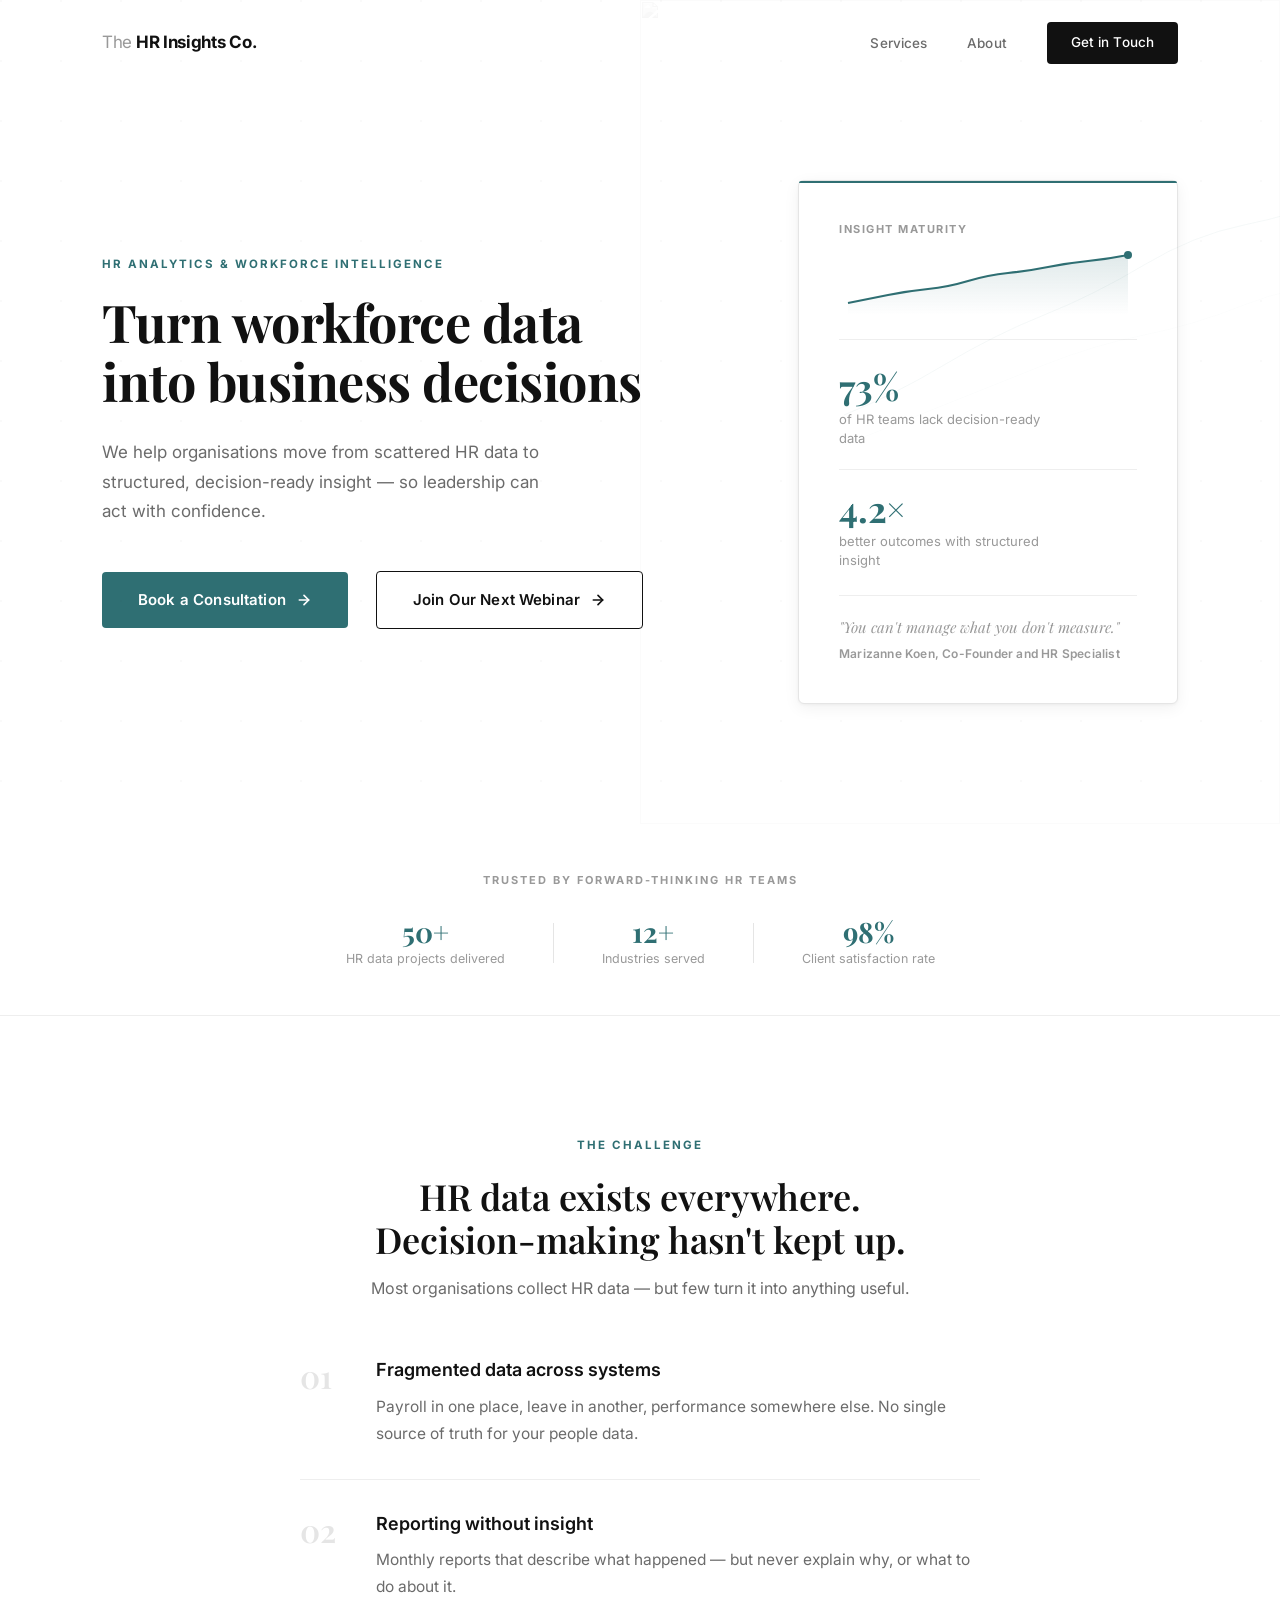
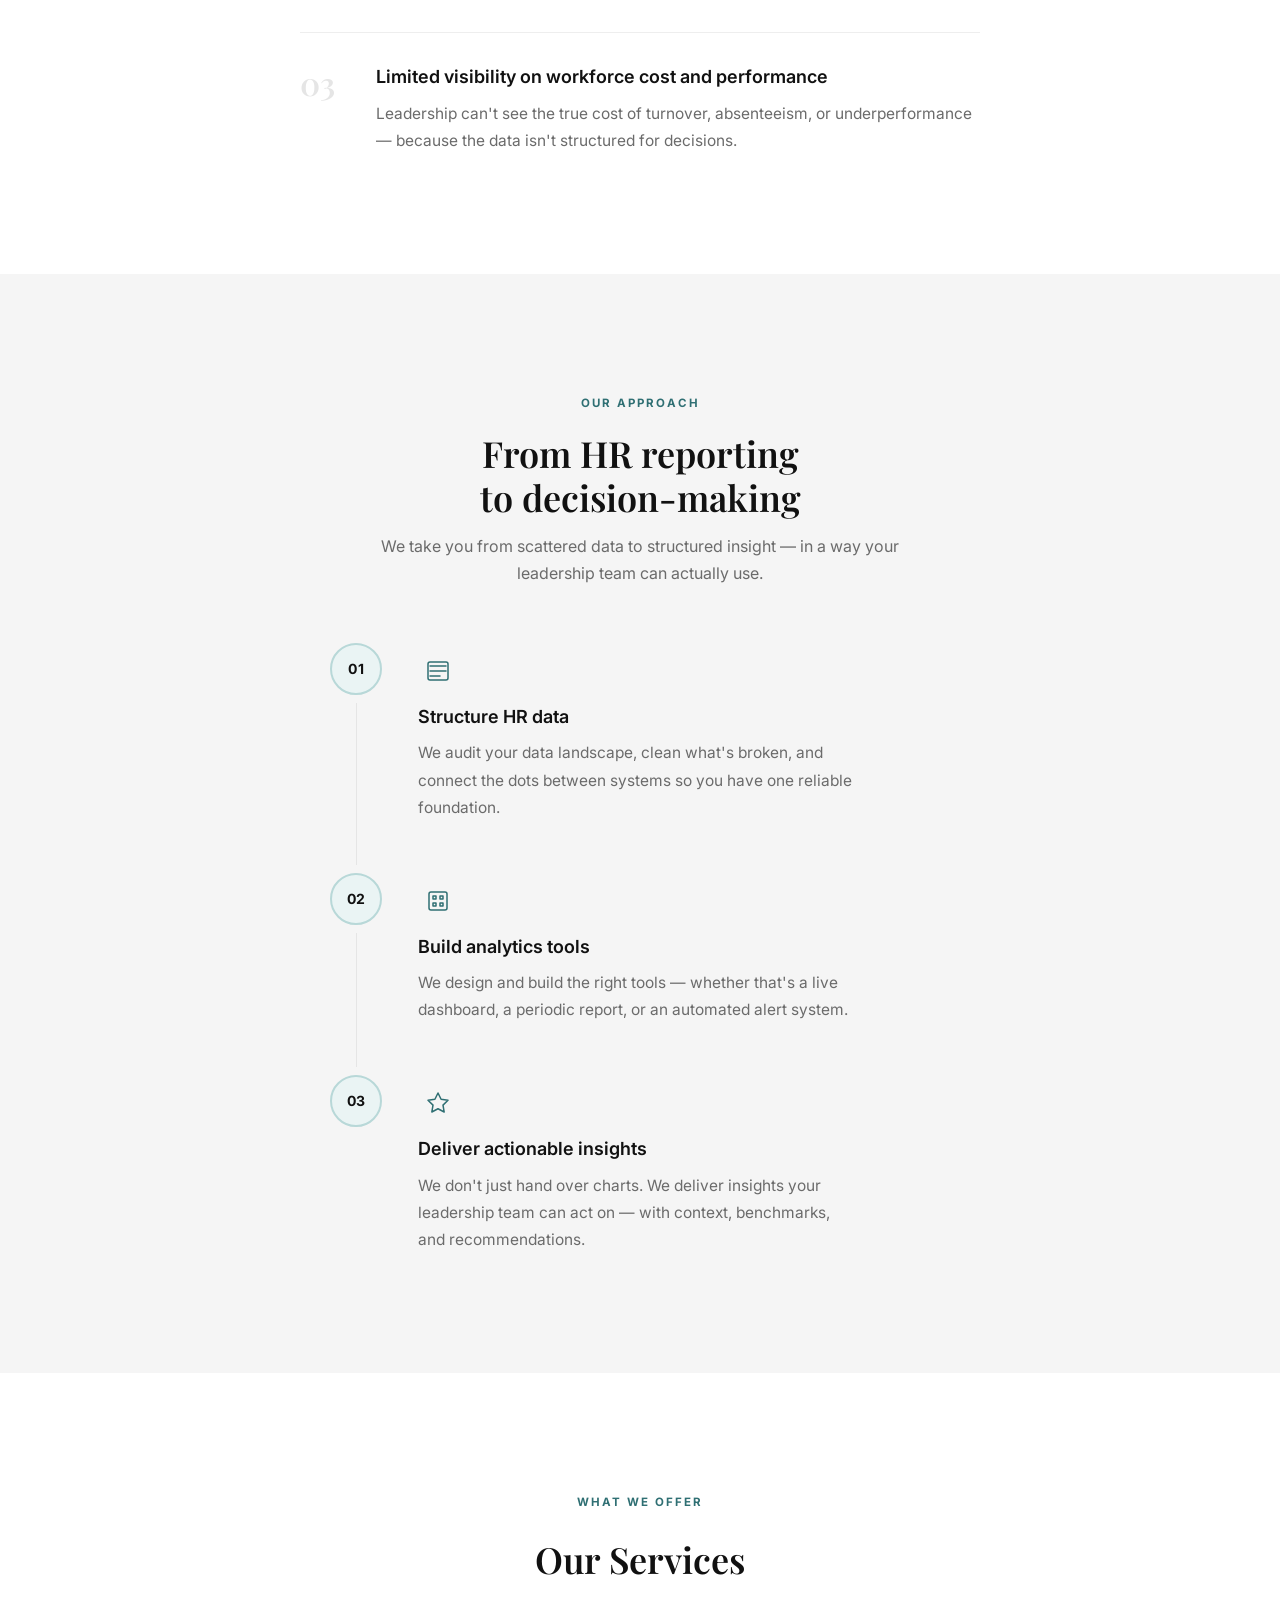
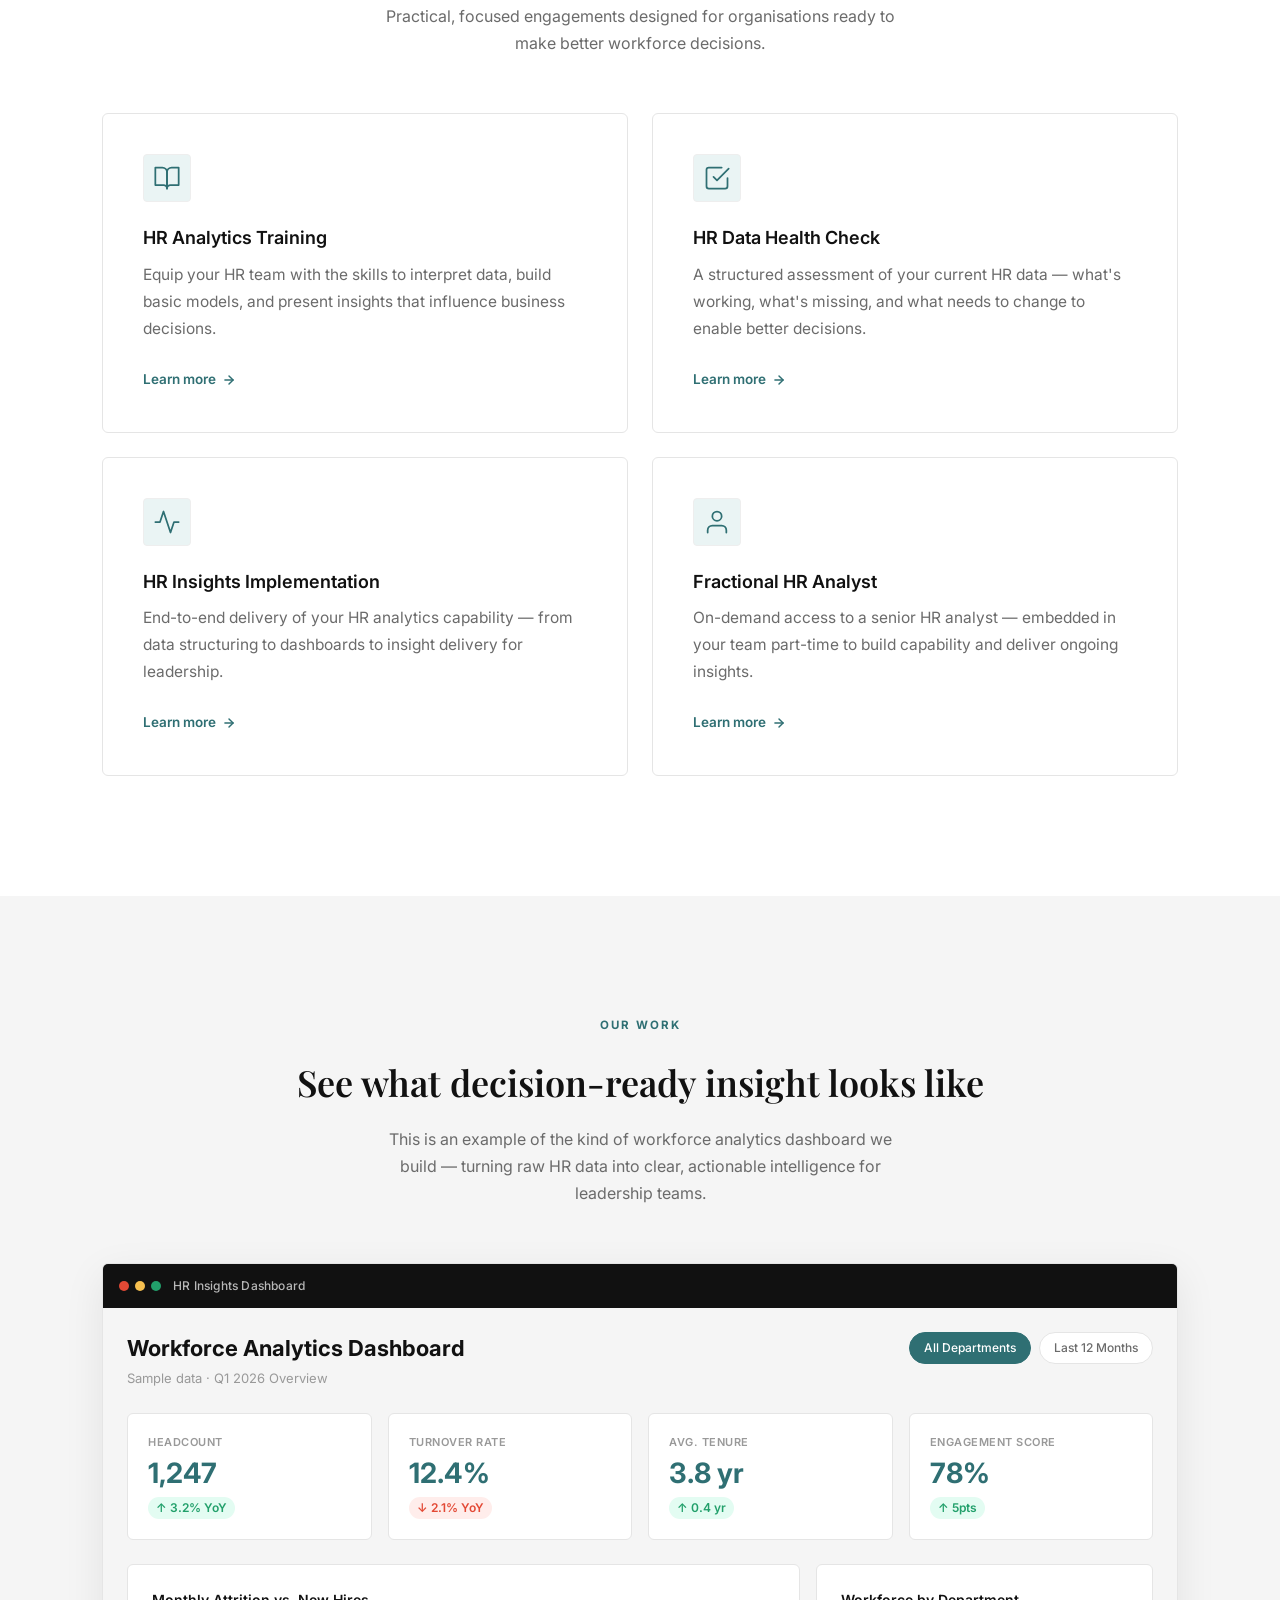
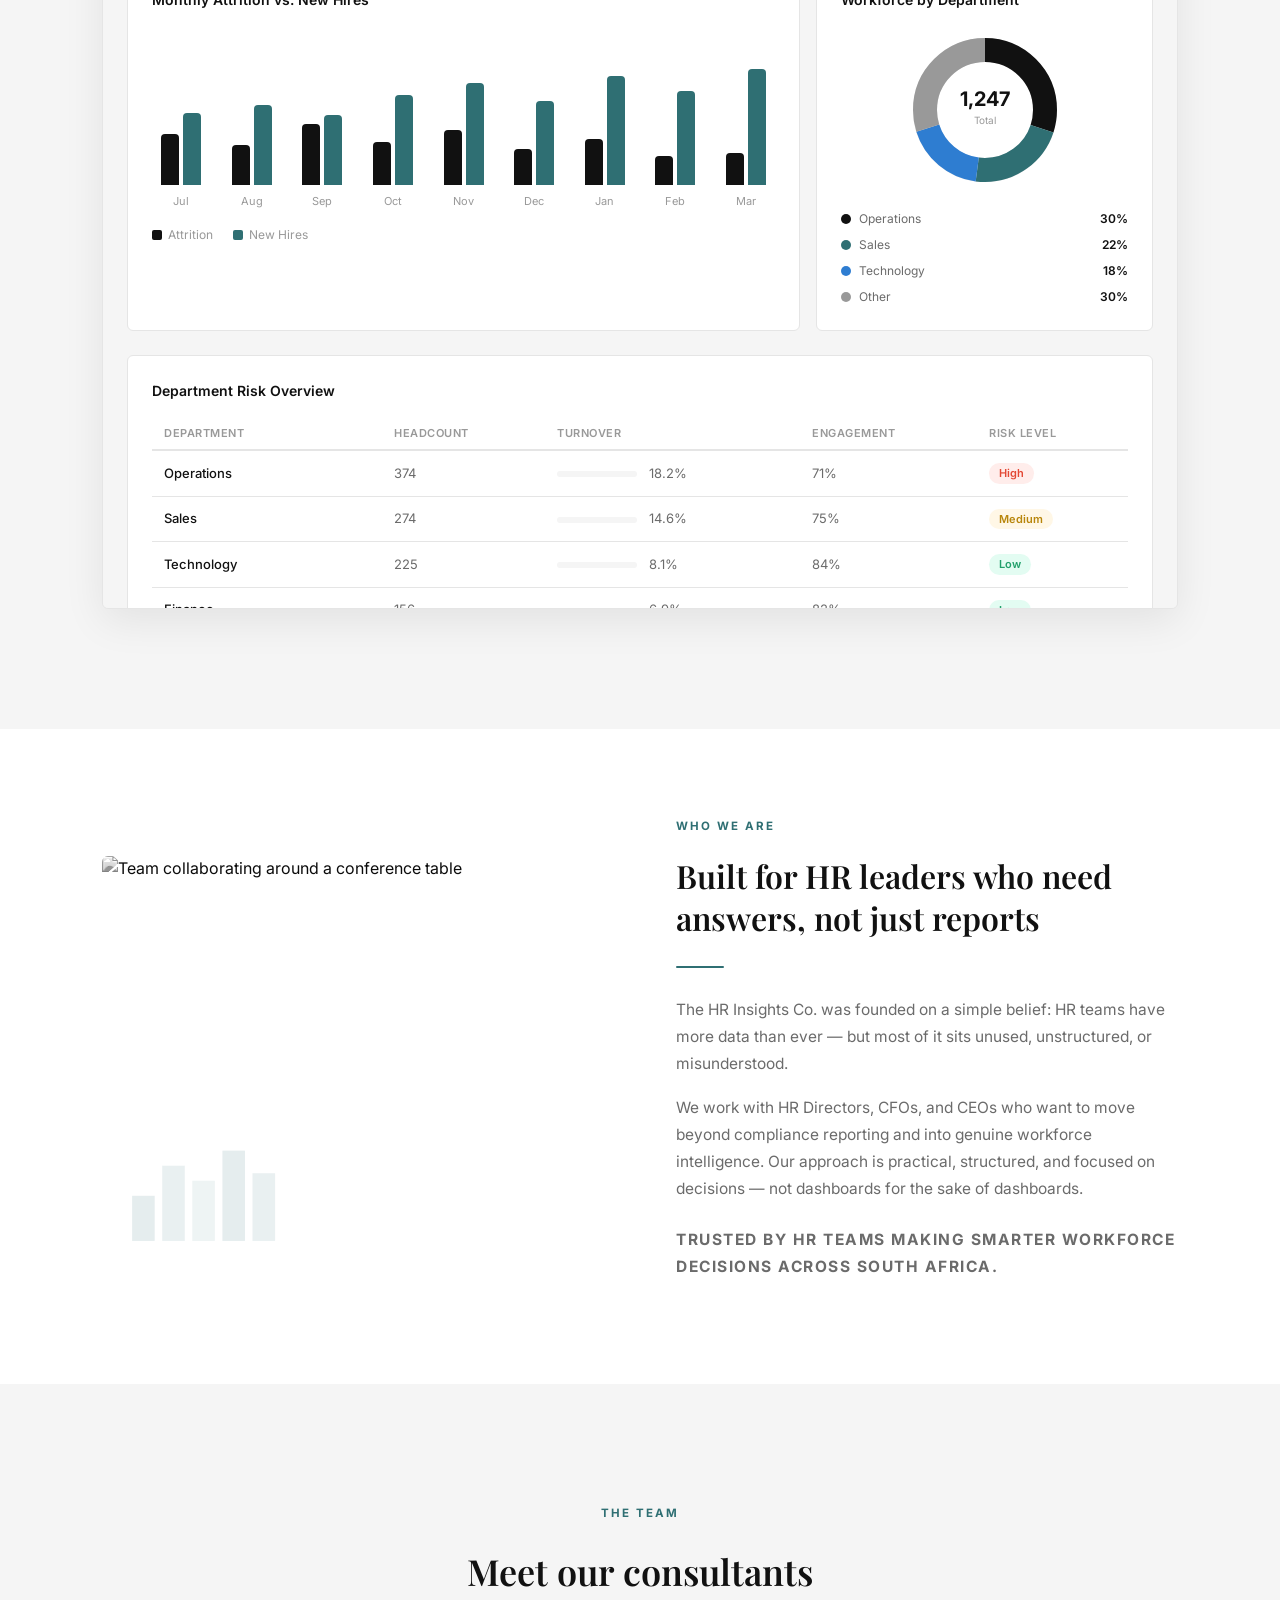
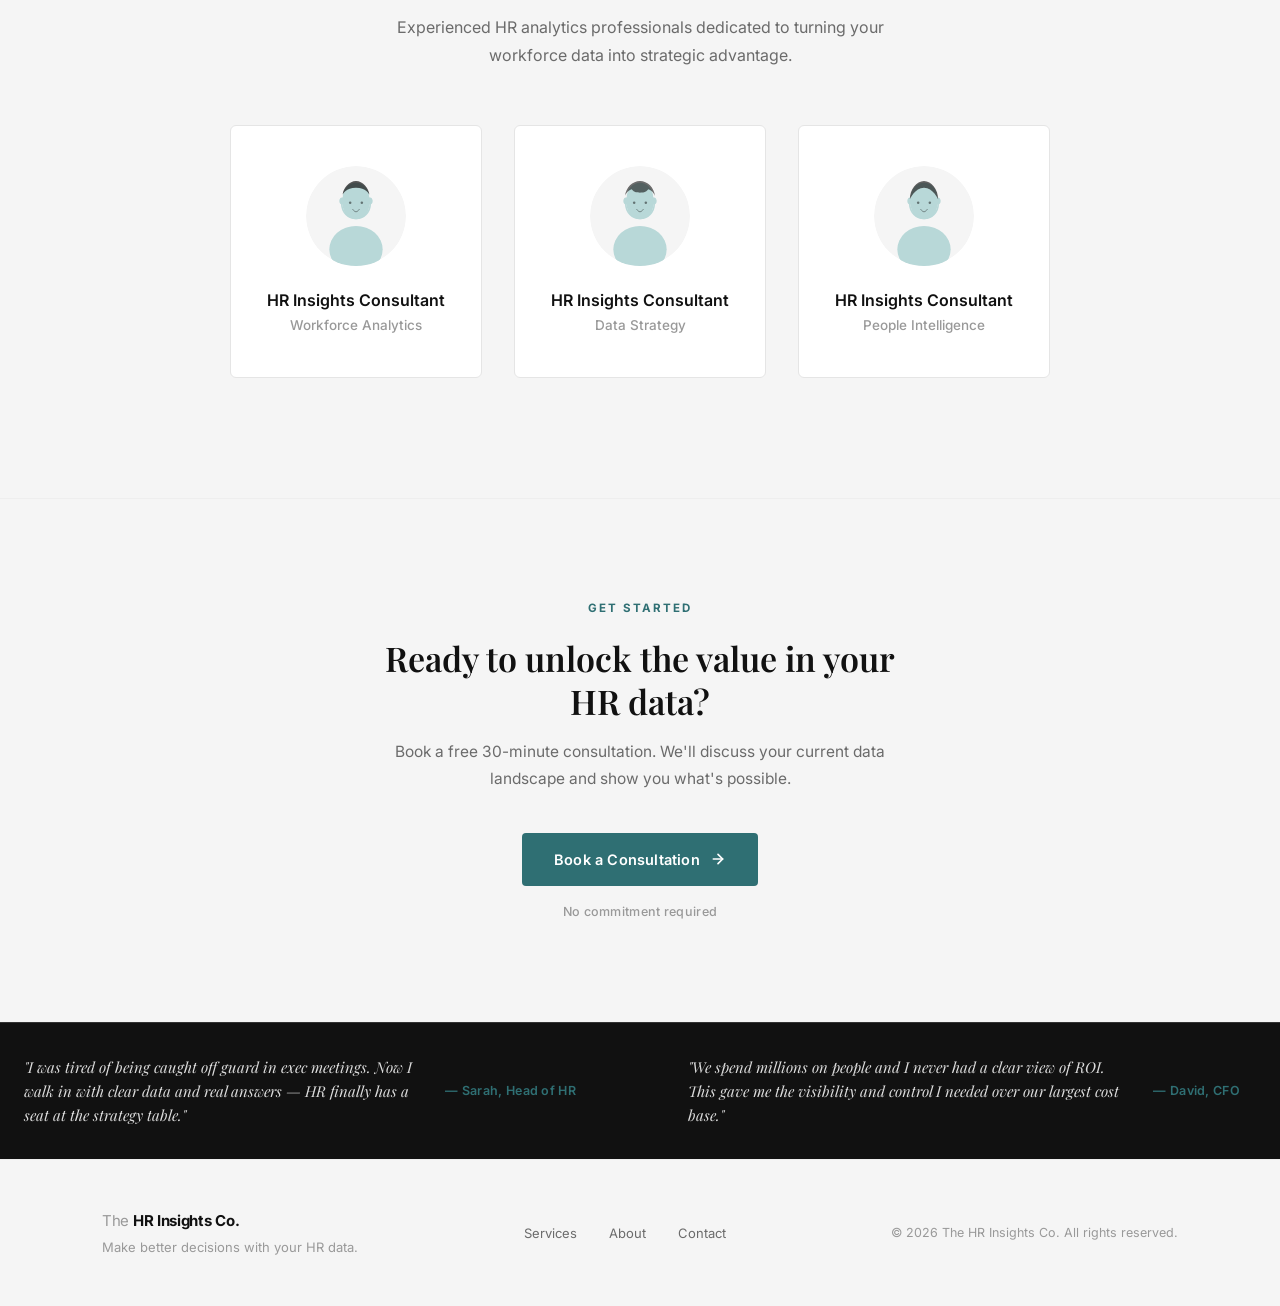
==== commit 485f40af: "Redesign to minimal black & white aesthetic with muted teal accent Replace the indigo/amber palette " ====
--- a/index.html
+++ b/index.html
@@ -35,6 +35,9 @@
 
     <!-- Hero Section -->
     <section class="hero">
+        <div class="hero-bg-image" aria-hidden="true">
+            <img src="https://images.unsplash.com/photo-1600880292203-757bb62b4baf?w=1200&q=80" alt="">
+        </div>
         <div class="container hero-container">
             <div class="hero-content">
                 <span class="eyebrow">HR Analytics &amp; Workforce Intelligence</span>
@@ -290,13 +293,18 @@
     <!-- About Section -->
     <section class="about" id="about">
         <div class="container">
-            <div class="about-inner">
-                <span class="eyebrow">Who we are</span>
-                <h2>Built for HR leaders who need answers, not just reports</h2>
-                <div class="about-rule"></div>
-                <p>The HR Insights Co. was founded on a simple belief: HR teams have more data than ever — but most of it sits unused, unstructured, or misunderstood.</p>
-                <p>We work with HR Directors, CFOs, and CEOs who want to move beyond compliance reporting and into genuine workforce intelligence. Our approach is practical, structured, and focused on decisions — not dashboards for the sake of dashboards.</p>
-                <p class="about-credential">Trusted by HR teams making smarter workforce decisions across South Africa.</p>
+            <div class="about-container">
+                <div class="about-image">
+                    <img src="https://images.unsplash.com/photo-1552664730-d307ca884978?w=800&q=80" alt="Team collaborating around a conference table" loading="lazy">
+                </div>
+                <div class="about-inner">
+                    <span class="eyebrow">Who we are</span>
+                    <h2>Built for HR leaders who need answers, not just reports</h2>
+                    <div class="about-rule"></div>
+                    <p>The HR Insights Co. was founded on a simple belief: HR teams have more data than ever — but most of it sits unused, unstructured, or misunderstood.</p>
+                    <p>We work with HR Directors, CFOs, and CEOs who want to move beyond compliance reporting and into genuine workforce intelligence. Our approach is practical, structured, and focused on decisions — not dashboards for the sake of dashboards.</p>
+                    <p class="about-credential">Trusted by HR teams making smarter workforce decisions across South Africa.</p>
+                </div>
             </div>
         </div>
     </section>
--- a/styles.css
+++ b/styles.css
@@ -1,7 +1,7 @@
 /* ========================================
-   The HR Insights Co. — Stylesheet v4
-   Visier-inspired refinement: premium,
-   data-driven, high-trust design
+   The HR Insights Co. — Stylesheet v5
+   Minimal black & white aesthetic with
+   muted teal accent — quiet confidence
    ======================================== */
 
 /* --- Reset & Base --- */
@@ -14,26 +14,26 @@
 }
 
 :root {
-    /* Primary — deep indigo (trustworthy, analytical) */
-    --color-primary: #1B2A4A;
-    --color-primary-light: #263B66;
-    --color-primary-dark: #111D35;
-
-    /* Accent — warm amber (premium, distinctive) */
-    --accent: #C8873E;
-    --accent-light: #FBF4EA;
-    --accent-hover: #B5742F;
-    --accent-subtle: #E8D4B8;
-
-    /* Neutrals — cool-toned, professional */
-    --color-text: #1A1F2E;
-    --color-text-secondary: #4A5168;
-    --color-text-muted: #7C8299;
+    /* Primary — near-black (authority, clarity) */
+    --color-primary: #111111;
+    --color-primary-light: #333333;
+    --color-primary-dark: #000000;
+
+    /* Accent — muted teal (restrained, confident) */
+    --accent: #2F6F73;
+    --accent-light: #EAF4F4;
+    --accent-hover: #245A5D;
+    --accent-subtle: #B8D8D8;
+
+    /* Neutrals — clean, minimal */
+    --color-text: #111111;
+    --color-text-secondary: #6B6B6B;
+    --color-text-muted: #999999;
     --color-bg: #ffffff;
-    --color-bg-subtle: #F7F8FB;
-    --color-bg-warm: #F2F3F8;
-    --color-border: #E2E4EB;
-    --color-border-light: #EDEEF3;
+    --color-bg-subtle: #F5F5F5;
+    --color-bg-warm: #F5F5F5;
+    --color-border: #E5E5E5;
+    --color-border-light: #EEEEEE;
 
     /* Fonts */
     --font-display: 'Playfair Display', Georgia, 'Times New Roman', serif;
@@ -43,14 +43,14 @@
     --max-width: 1140px;
     --section-pad: 120px;
     --section-pad-sm: 88px;
-    --radius: 8px;
-    --radius-lg: 12px;
-
-    /* Shadows */
-    --shadow-sm: 0 1px 3px rgba(27, 42, 74, 0.04), 0 1px 2px rgba(27, 42, 74, 0.06);
-    --shadow-md: 0 4px 16px rgba(27, 42, 74, 0.06), 0 1px 3px rgba(27, 42, 74, 0.04);
-    --shadow-lg: 0 12px 40px rgba(27, 42, 74, 0.1);
-    --shadow-card: 0 1px 3px rgba(27, 42, 74, 0.04);
+    --radius: 4px;
+    --radius-lg: 6px;
+
+    /* Shadows — subtle, neutral */
+    --shadow-sm: 0 1px 3px rgba(0, 0, 0, 0.04), 0 1px 2px rgba(0, 0, 0, 0.06);
+    --shadow-md: 0 4px 16px rgba(0, 0, 0, 0.06), 0 1px 3px rgba(0, 0, 0, 0.04);
+    --shadow-lg: 0 12px 40px rgba(0, 0, 0, 0.08);
+    --shadow-card: 0 1px 3px rgba(0, 0, 0, 0.04);
 
     --transition: 0.25s ease;
 }
@@ -125,7 +125,7 @@
 }
 
 .eyebrow-light {
-    color: var(--accent-subtle);
+    color: var(--accent);
 }
 
 /* --- Shared section intro --- */
@@ -172,13 +172,12 @@
 .btn-primary {
     background: var(--accent);
     color: #fff;
-    box-shadow: 0 2px 8px rgba(200, 135, 62, 0.25);
+    box-shadow: none;
 }
 
 .btn-primary:hover {
     background: var(--accent-hover);
-    transform: translateY(-2px);
-    box-shadow: 0 6px 20px rgba(200, 135, 62, 0.35);
+    box-shadow: 0 4px 12px rgba(47, 111, 115, 0.2);
 }
 
 .btn-secondary {
@@ -190,8 +189,6 @@
 .btn-secondary:hover {
     background: var(--color-primary);
     color: #fff;
-    transform: translateY(-2px);
-    box-shadow: 0 4px 16px rgba(27, 42, 74, 0.2);
 }
 
 .btn-text {
@@ -221,20 +218,17 @@
 
 .btn-nav:hover {
     background: var(--color-primary-light);
-    transform: translateY(-1px);
-    box-shadow: 0 4px 12px rgba(27, 42, 74, 0.2);
 }
 
 .btn-cta {
     background: var(--accent);
     color: #fff;
-    box-shadow: 0 2px 8px rgba(200, 135, 62, 0.3);
+    box-shadow: none;
 }
 
 .btn-cta:hover {
     background: var(--accent-hover);
-    transform: translateY(-2px);
-    box-shadow: 0 8px 24px rgba(200, 135, 62, 0.35);
+    box-shadow: 0 4px 12px rgba(47, 111, 115, 0.2);
 }
 
 .btn-cta svg {
@@ -298,7 +292,7 @@
 }
 
 .nav-links a:hover {
-    color: var(--color-primary);
+    color: var(--accent);
 }
 
 .nav-links a.btn-nav {
@@ -345,7 +339,7 @@
    ============================================ */
 .hero {
     padding: 180px 0 var(--section-pad);
-    background: linear-gradient(168deg, var(--color-bg) 0%, var(--color-bg-subtle) 50%, var(--color-bg-warm) 100%);
+    background: #ffffff;
     position: relative;
     overflow: hidden;
 }
@@ -354,11 +348,42 @@
     content: '';
     position: absolute;
     top: 0;
+    left: 0;
     right: 0;
-    width: 45%;
+    bottom: 0;
+    background-image: url("data:image/svg+xml,%3Csvg width='60' height='60' viewBox='0 0 60 60' xmlns='http://www.w3.org/2000/svg'%3E%3Cg fill='none' fill-rule='evenodd'%3E%3Cg fill='%23111111' fill-opacity='0.03'%3E%3Ccircle cx='1' cy='1' r='1'/%3E%3C/g%3E%3C/g%3E%3C/svg%3E");
+    pointer-events: none;
+}
+
+.hero::after {
+    content: '';
+    position: absolute;
+    top: 20%;
+    right: -5%;
+    width: 500px;
+    height: 300px;
+    background: url("data:image/svg+xml,%3Csvg viewBox='0 0 500 300' xmlns='http://www.w3.org/2000/svg'%3E%3Cpath d='M0 250 Q50 230 100 200 T200 150 T300 100 T400 60 T500 30' stroke='%232F6F73' stroke-width='1' fill='none' opacity='0.08'/%3E%3Cpath d='M0 280 Q50 260 100 240 T200 200 T300 170 T400 140 T500 120' stroke='%232F6F73' stroke-width='0.5' fill='none' opacity='0.05'/%3E%3C/svg%3E") no-repeat;
+    background-size: contain;
+    pointer-events: none;
+    opacity: 0.6;
+}
+
+.hero-bg-image {
+    position: absolute;
+    top: 0;
+    right: 0;
+    width: 50%;
     height: 100%;
-    background: linear-gradient(135deg, transparent 0%, rgba(27, 42, 74, 0.015) 100%);
+    overflow: hidden;
     pointer-events: none;
+}
+
+.hero-bg-image img {
+    width: 100%;
+    height: 100%;
+    object-fit: cover;
+    filter: grayscale(100%) contrast(1.05);
+    opacity: 0.06;
 }
 
 .hero-container {
@@ -423,8 +448,8 @@
     top: 0;
     left: 0;
     right: 0;
-    height: 3px;
-    background: linear-gradient(90deg, var(--color-primary), var(--accent));
+    height: 2px;
+    background: var(--accent);
     border-radius: var(--radius-lg) var(--radius-lg) 0 0;
 }
 
@@ -502,7 +527,7 @@
     font-family: var(--font-display);
     font-size: 36px;
     font-weight: 700;
-    color: var(--color-primary);
+    color: var(--accent);
     line-height: 1;
 }
 
@@ -575,7 +600,7 @@
     font-family: var(--font-display);
     font-size: 28px;
     font-weight: 700;
-    color: var(--color-primary);
+    color: var(--accent);
     line-height: 1;
 }
 
@@ -767,12 +792,11 @@
 
 .service-card:hover {
     border-color: var(--color-border);
-    box-shadow: var(--shadow-lg);
-    transform: translateY(-4px);
+    box-shadow: var(--shadow-md);
 }
 
 .service-card:hover .service-accent {
-    background: linear-gradient(90deg, var(--color-primary), var(--accent));
+    background: var(--accent);
 }
 
 .service-icon {
@@ -781,11 +805,11 @@
     display: flex;
     align-items: center;
     justify-content: center;
-    background: var(--color-bg-subtle);
+    background: var(--accent-light);
     border: 1px solid var(--color-border-light);
     border-radius: var(--radius);
     margin-bottom: 24px;
-    color: var(--color-primary);
+    color: var(--accent);
 }
 
 .service-card p {
@@ -803,8 +827,8 @@
 }
 
 .service-link:hover {
-    gap: 10px;
     color: var(--accent-hover);
+    text-decoration: underline;
 }
 
 /* ============================================
@@ -812,7 +836,7 @@
    ============================================ */
 .showcase {
     padding: var(--section-pad) 0;
-    background: var(--color-bg-warm);
+    background: var(--color-bg-subtle);
 }
 
 .showcase h2 {
@@ -827,14 +851,14 @@
     overflow: hidden;
     box-shadow: var(--shadow-lg);
     border: 1px solid var(--color-border);
-    background: #F7F8FB;
+    background: #F5F5F5;
 }
 
 .showcase-toolbar {
     display: flex;
     align-items: center;
     padding: 12px 16px;
-    background: var(--color-primary);
+    background: #111111;
     gap: 12px;
 }
 
@@ -882,17 +906,54 @@
 }
 
 /* ============================================
-   ABOUT SECTION — quiet authority
+   ABOUT SECTION — quiet authority, split layout
    ============================================ */
 .about {
     padding: var(--section-pad-sm) 0;
-    background: var(--color-bg-warm);
+    background: var(--color-bg);
+}
+
+.about-container {
+    display: grid;
+    grid-template-columns: 1fr 1fr;
+    gap: 72px;
+    align-items: center;
+}
+
+.about-image {
+    position: relative;
+    overflow: hidden;
+    border-radius: var(--radius-lg);
+}
+
+.about-image img {
+    width: 100%;
+    height: 400px;
+    object-fit: cover;
+    filter: grayscale(100%) contrast(1.05);
+    display: block;
+}
+
+.about-image::after {
+    content: '';
+    position: absolute;
+    top: 0;
+    left: 0;
+    right: 0;
+    bottom: 0;
+    background: url("data:image/svg+xml,%3Csvg viewBox='0 0 400 400' xmlns='http://www.w3.org/2000/svg'%3E%3Crect x='40' y='320' width='30' height='60' fill='%232F6F73' opacity='0.12'/%3E%3Crect x='80' y='280' width='30' height='100' fill='%232F6F73' opacity='0.1'/%3E%3Crect x='120' y='300' width='30' height='80' fill='%232F6F73' opacity='0.08'/%3E%3Crect x='160' y='260' width='30' height='120' fill='%232F6F73' opacity='0.12'/%3E%3Crect x='200' y='290' width='30' height='90' fill='%232F6F73' opacity='0.1'/%3E%3C/svg%3E") no-repeat bottom left;
+    background-size: 60%;
+    pointer-events: none;
 }
 
 .about-inner {
     max-width: 620px;
     margin: 0 auto;
-    text-align: center;
+    text-align: left;
+}
+
+.about-inner .eyebrow {
+    text-align: left;
 }
 
 .about-inner h2 {
@@ -905,7 +966,7 @@
     width: 48px;
     height: 2px;
     background: var(--accent);
-    margin: 28px auto;
+    margin: 28px 0;
     border-radius: 1px;
 }
 
@@ -955,7 +1016,6 @@
 
 .team-card:hover {
     box-shadow: var(--shadow-md);
-    transform: translateY(-3px);
 }
 
 .team-avatar {
@@ -986,23 +1046,14 @@
 }
 
 /* ============================================
-   CONTACT / CTA SECTION — commanding presence
+   CONTACT / CTA SECTION — quiet authority
    ============================================ */
 .contact {
     padding: 100px 0;
-    background: var(--color-primary);
+    background: var(--color-bg-subtle);
     position: relative;
     overflow: hidden;
-}
-
-.contact::before {
-    content: '';
-    position: absolute;
-    top: 0;
-    left: 0;
-    right: 0;
-    bottom: 0;
-    background: linear-gradient(135deg, var(--color-primary) 0%, var(--color-primary-dark) 100%);
+    border-top: 1px solid var(--color-border-light);
 }
 
 .contact-content {
@@ -1015,13 +1066,13 @@
 
 .contact-content h2 {
     font-size: 34px;
-    color: #fff;
+    color: var(--color-primary);
     margin-bottom: 16px;
     line-height: 1.25;
 }
 
 .contact-content p {
-    color: rgba(255, 255, 255, 0.6);
+    color: var(--color-text-secondary);
     margin-bottom: 40px;
 }
 
@@ -1035,7 +1086,7 @@
 .contact-note {
     font-size: 12.5px;
     font-weight: 500;
-    color: rgba(255, 255, 255, 0.4);
+    color: var(--color-text-muted);
     letter-spacing: 0.3px;
 }
 
@@ -1044,9 +1095,9 @@
    ============================================ */
 .quotes-banner {
     overflow: hidden;
-    background: var(--color-primary);
-    padding: 28px 0;
-    border-top: 3px solid var(--accent);
+    background: #111111;
+    padding: 32px 0;
+    border-top: 1px solid #333333;
 }
 
 .quotes-track {
@@ -1157,7 +1208,7 @@
 }
 
 .footer-links a:hover {
-    color: var(--color-primary);
+    color: var(--accent);
 }
 
 .footer-copy p {
@@ -1240,6 +1291,19 @@
 
     .team-grid {
         gap: 24px;
+    }
+
+    .about-container {
+        grid-template-columns: 1fr;
+        gap: 40px;
+    }
+
+    .about-image img {
+        height: 300px;
+    }
+
+    .about-inner {
+        text-align: center;
     }
 }
 
@@ -1251,7 +1315,7 @@
     left: 0;
     right: 0;
     bottom: 0;
-    background: rgba(27, 42, 74, 0.3);
+    background: rgba(0, 0, 0, 0.3);
     z-index: 999;
     opacity: 0;
     transition: opacity 0.3s ease;
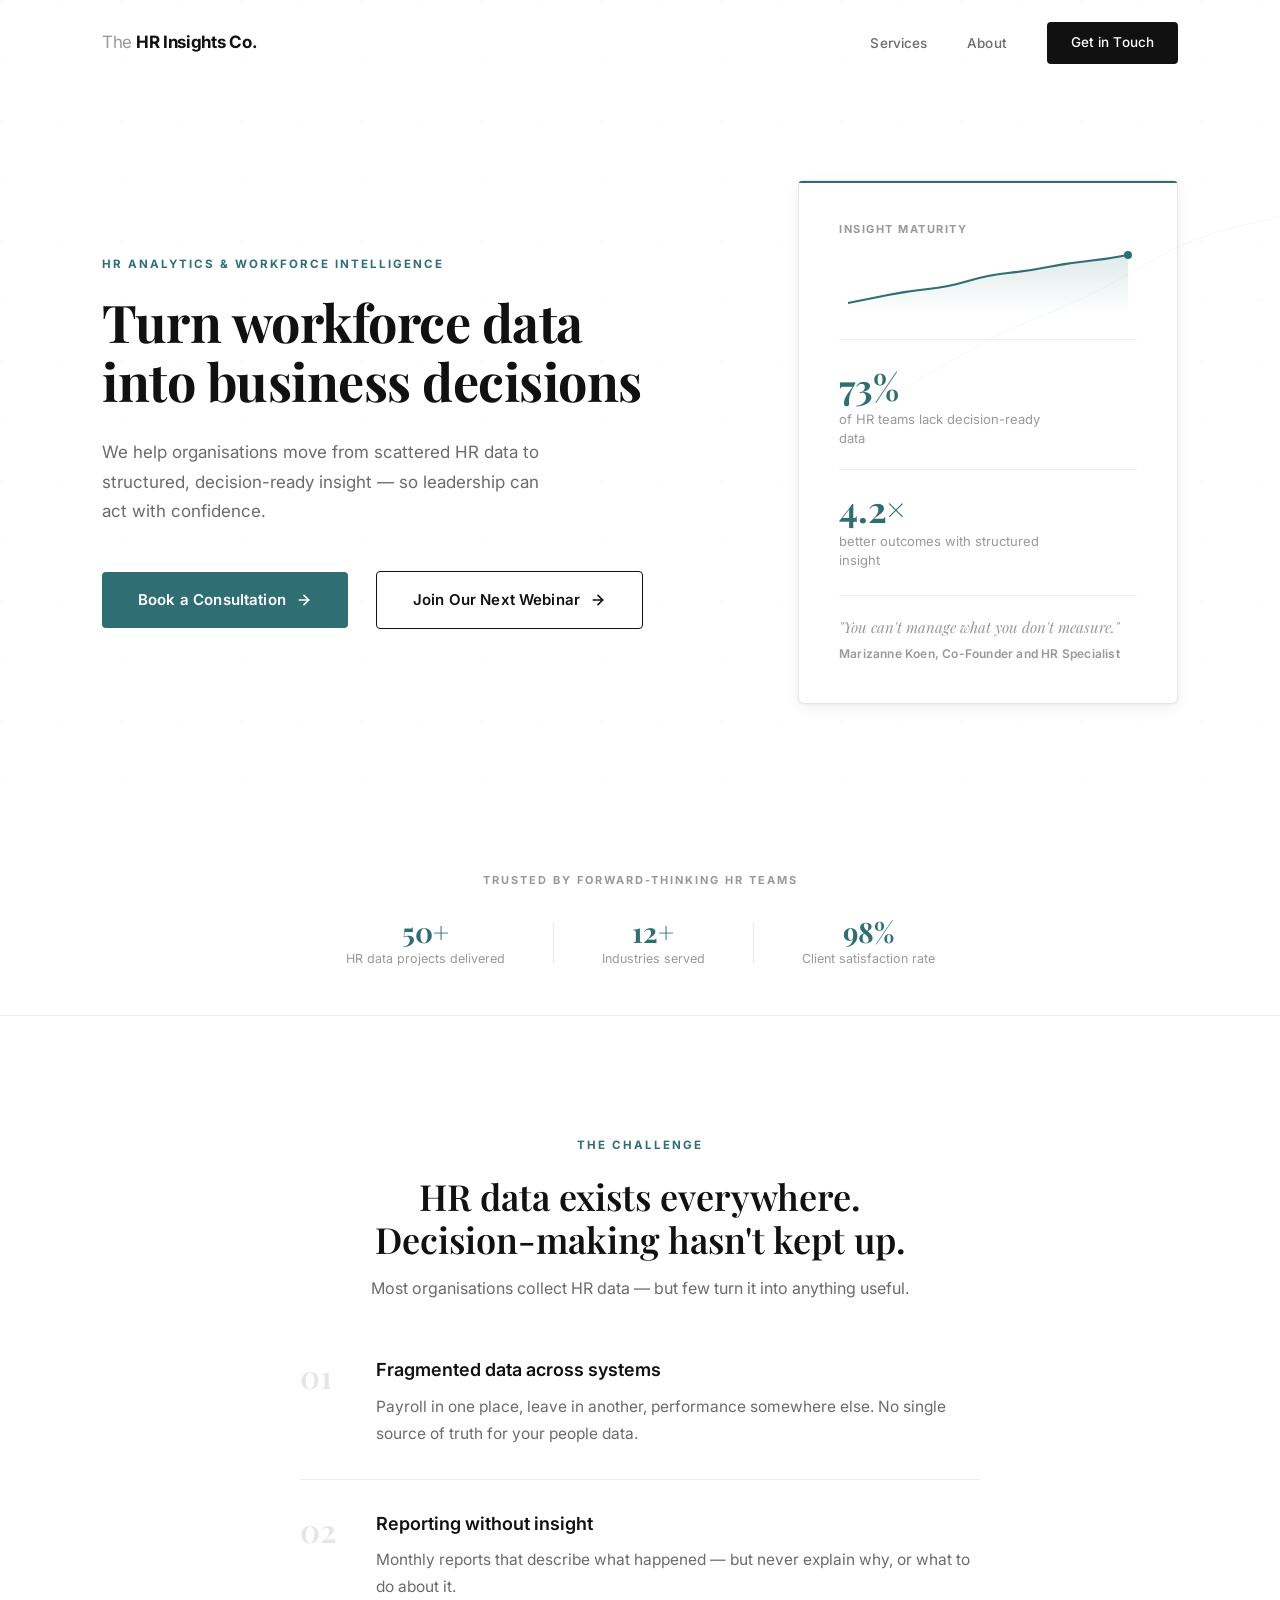
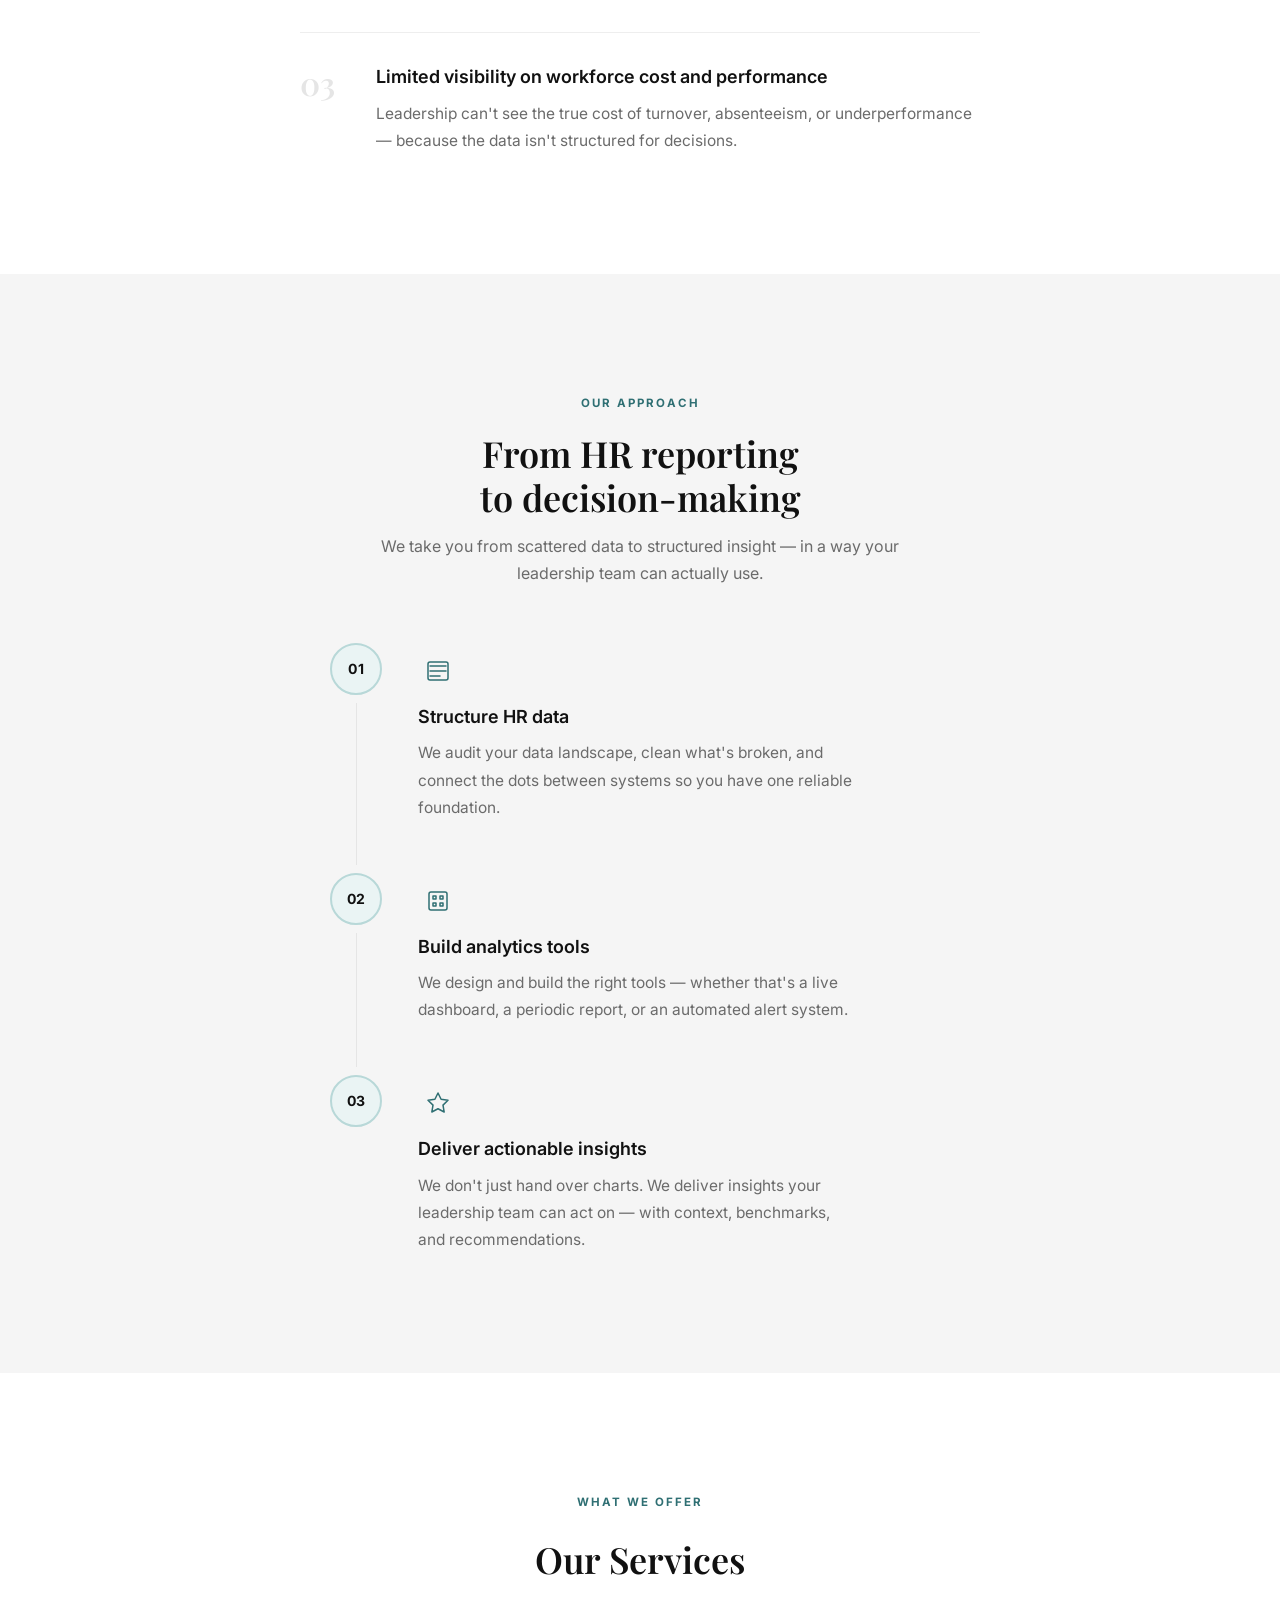
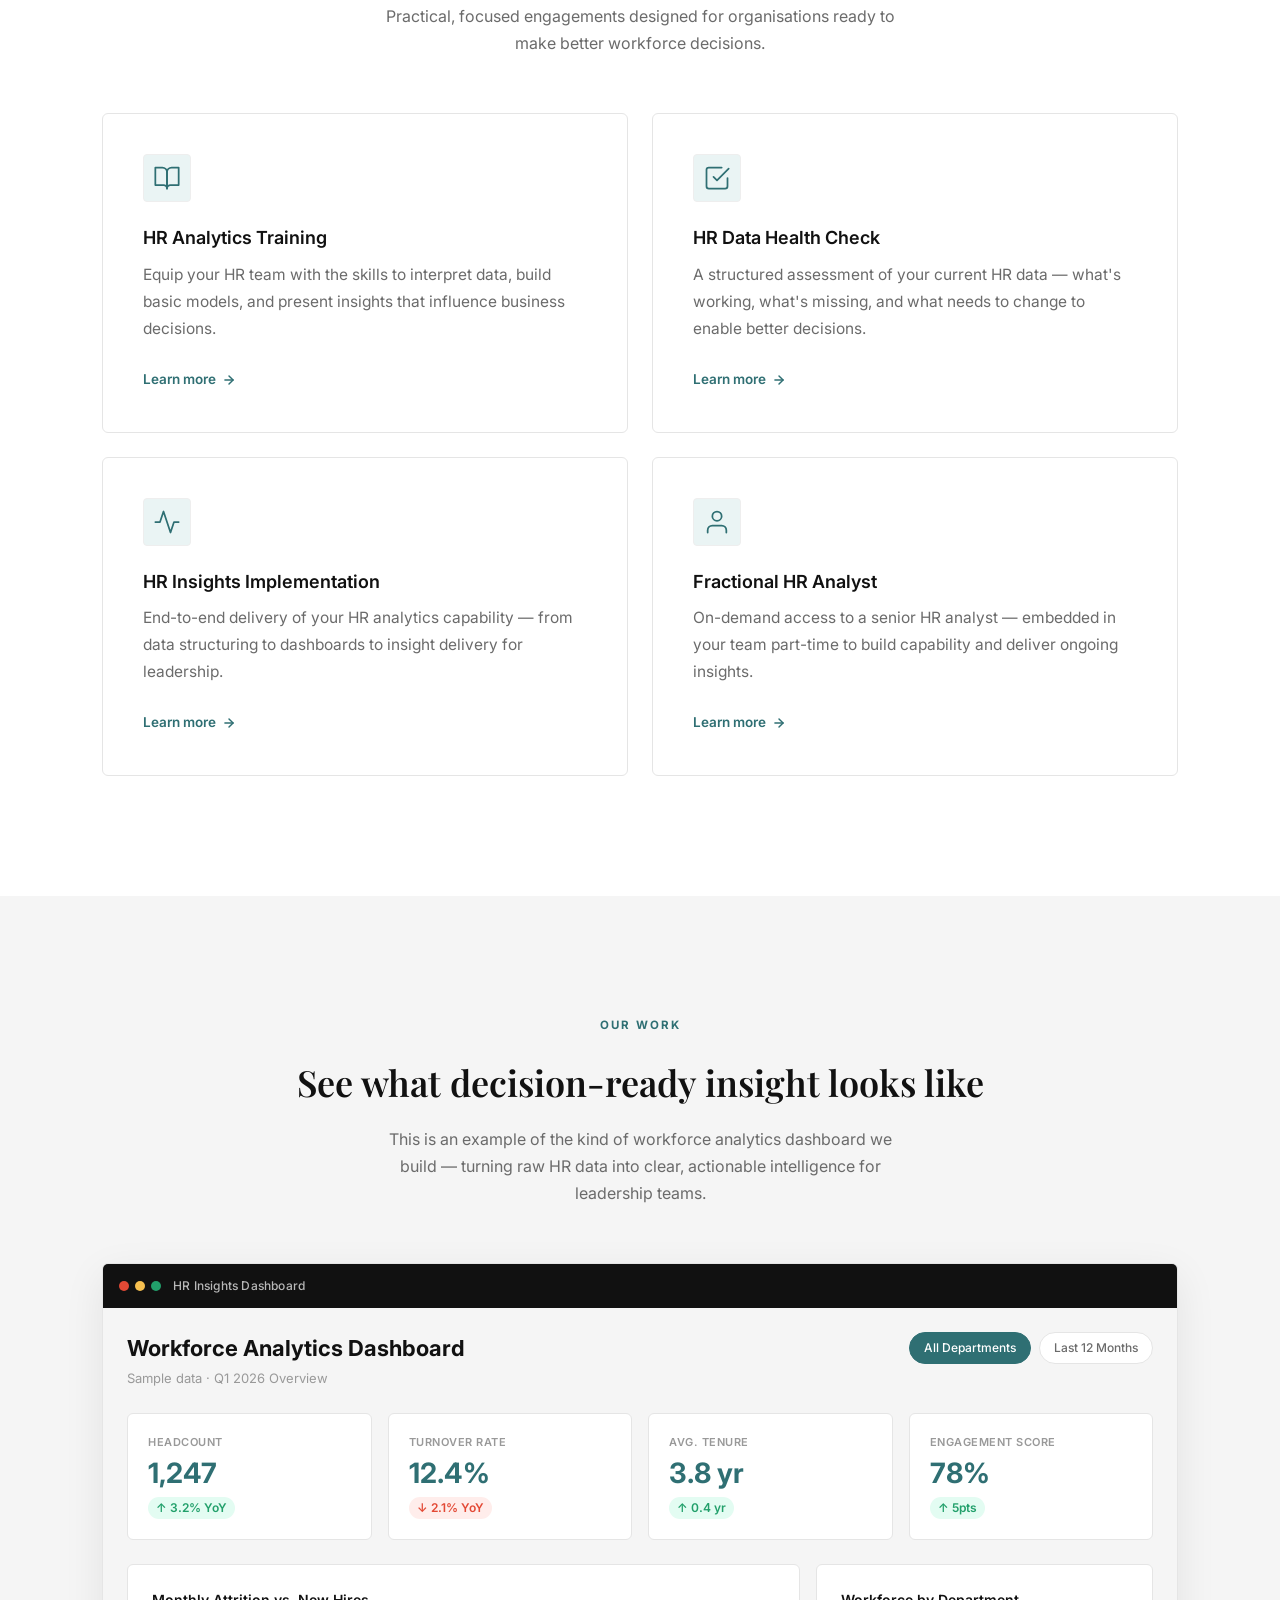
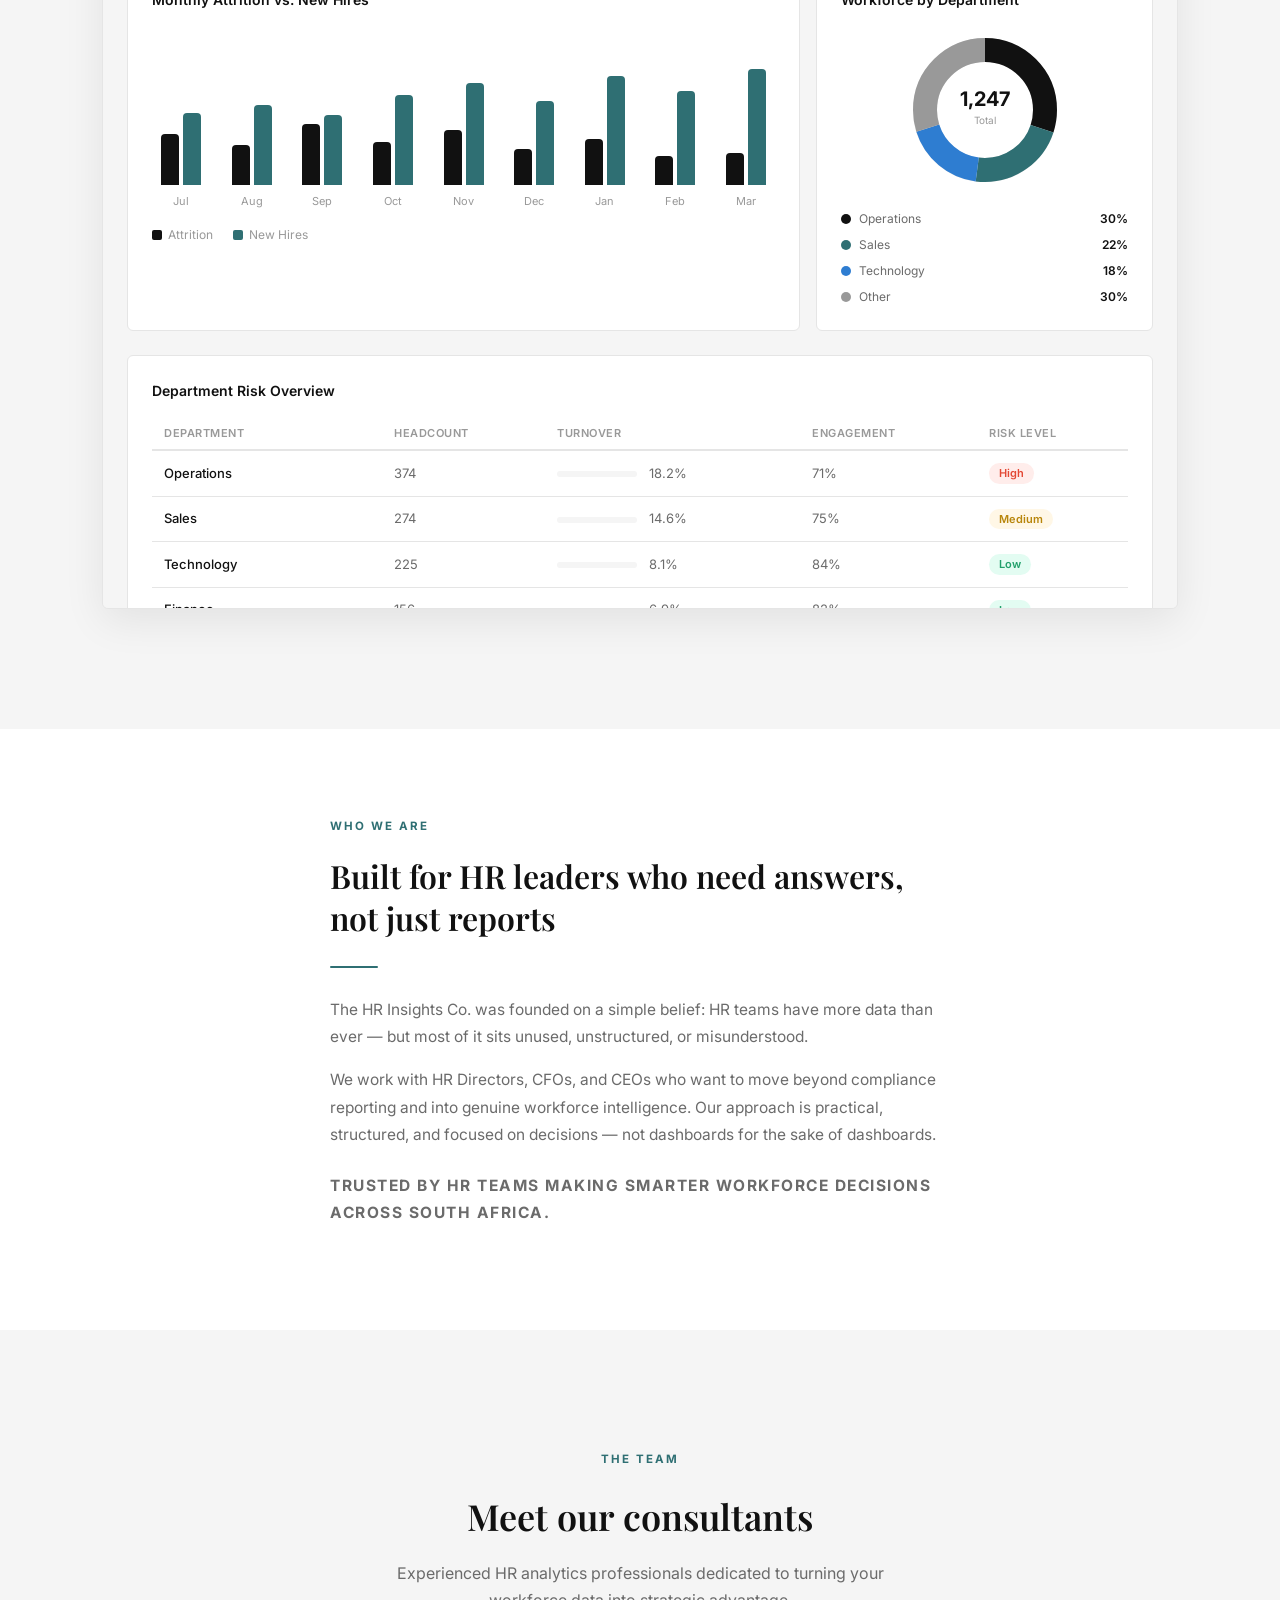
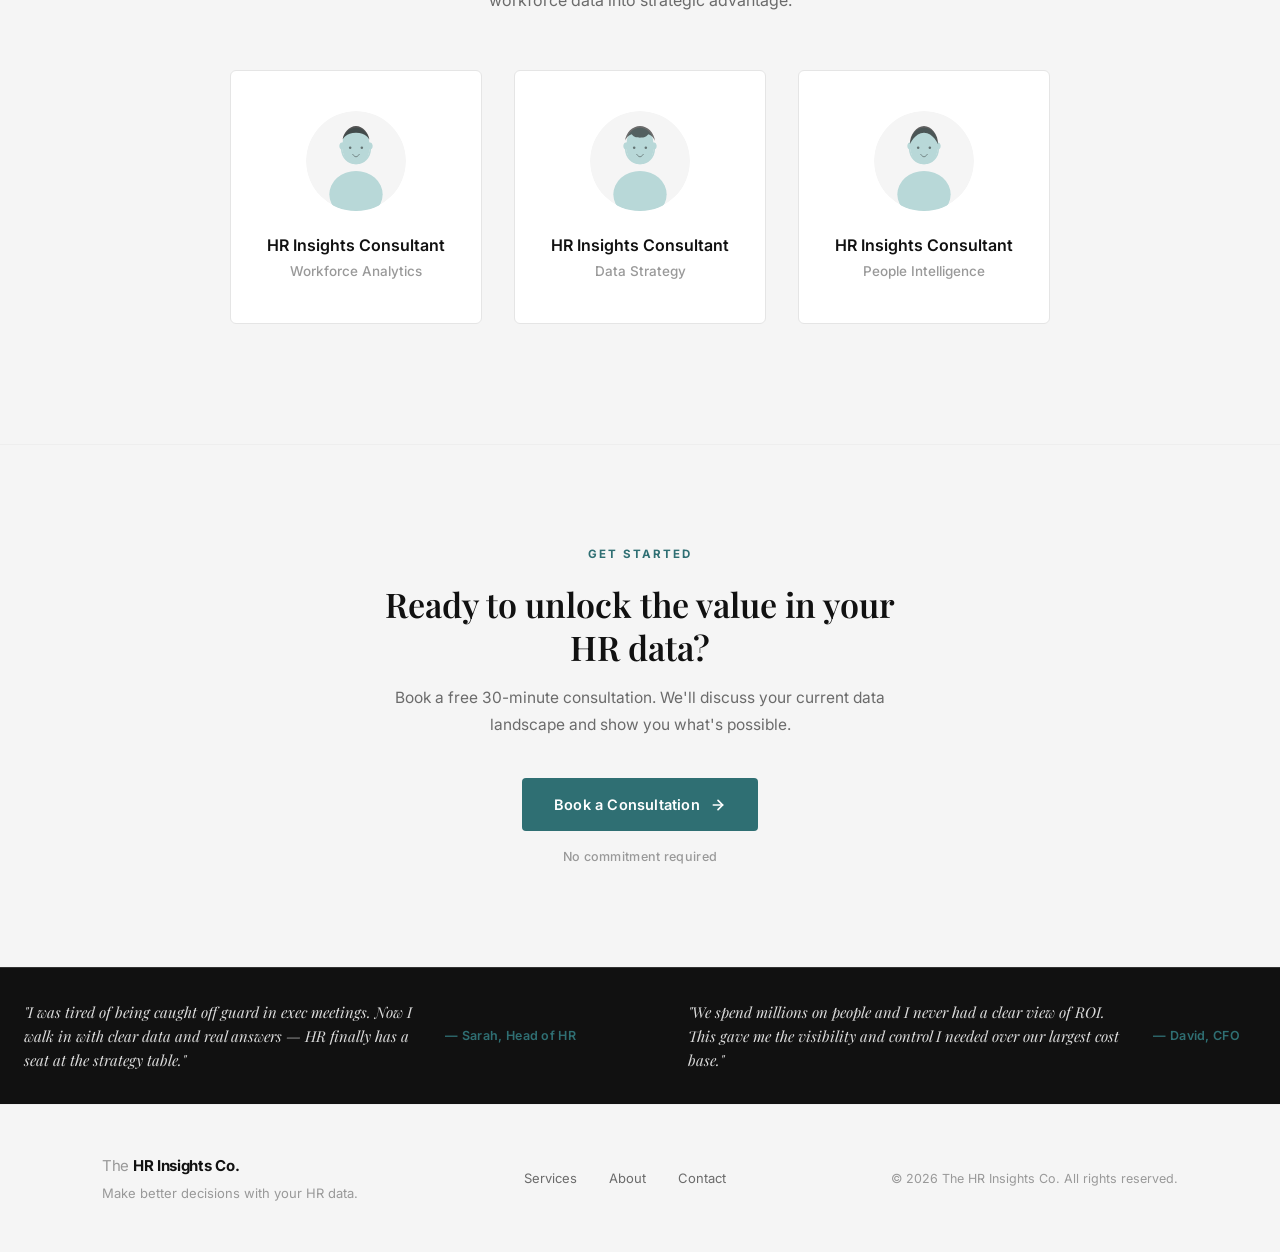
==== commit ddccf4b2: "Merge pull request #7 from biancasmit683-netizen/claude/hr-insights-website-OmeGl Claude/hr insights" ====
--- a/index.html
+++ b/index.html
@@ -35,9 +35,6 @@
 
     <!-- Hero Section -->
     <section class="hero">
-        <div class="hero-bg-image" aria-hidden="true">
-            <img src="https://images.unsplash.com/photo-1600880292203-757bb62b4baf?w=1200&q=80" alt="">
-        </div>
         <div class="container hero-container">
             <div class="hero-content">
                 <span class="eyebrow">HR Analytics &amp; Workforce Intelligence</span>
@@ -279,7 +276,7 @@
                     <span class="showcase-title">HR Insights Dashboard</span>
                 </div>
                 <iframe
-                    src="/hr_insights_dashboard.html"
+                    src="hr_insights_dashboard.html"
                     width="100%"
                     height="900"
                     style="border: none; display: block;"
@@ -293,18 +290,13 @@
     <!-- About Section -->
     <section class="about" id="about">
         <div class="container">
-            <div class="about-container">
-                <div class="about-image">
-                    <img src="https://images.unsplash.com/photo-1552664730-d307ca884978?w=800&q=80" alt="Team collaborating around a conference table" loading="lazy">
-                </div>
-                <div class="about-inner">
-                    <span class="eyebrow">Who we are</span>
-                    <h2>Built for HR leaders who need answers, not just reports</h2>
-                    <div class="about-rule"></div>
-                    <p>The HR Insights Co. was founded on a simple belief: HR teams have more data than ever — but most of it sits unused, unstructured, or misunderstood.</p>
-                    <p>We work with HR Directors, CFOs, and CEOs who want to move beyond compliance reporting and into genuine workforce intelligence. Our approach is practical, structured, and focused on decisions — not dashboards for the sake of dashboards.</p>
-                    <p class="about-credential">Trusted by HR teams making smarter workforce decisions across South Africa.</p>
-                </div>
+            <div class="about-inner">
+                <span class="eyebrow">Who we are</span>
+                <h2>Built for HR leaders who need answers, not just reports</h2>
+                <div class="about-rule"></div>
+                <p>The HR Insights Co. was founded on a simple belief: HR teams have more data than ever — but most of it sits unused, unstructured, or misunderstood.</p>
+                <p>We work with HR Directors, CFOs, and CEOs who want to move beyond compliance reporting and into genuine workforce intelligence. Our approach is practical, structured, and focused on decisions — not dashboards for the sake of dashboards.</p>
+                <p class="about-credential">Trusted by HR teams making smarter workforce decisions across South Africa.</p>
             </div>
         </div>
     </section>
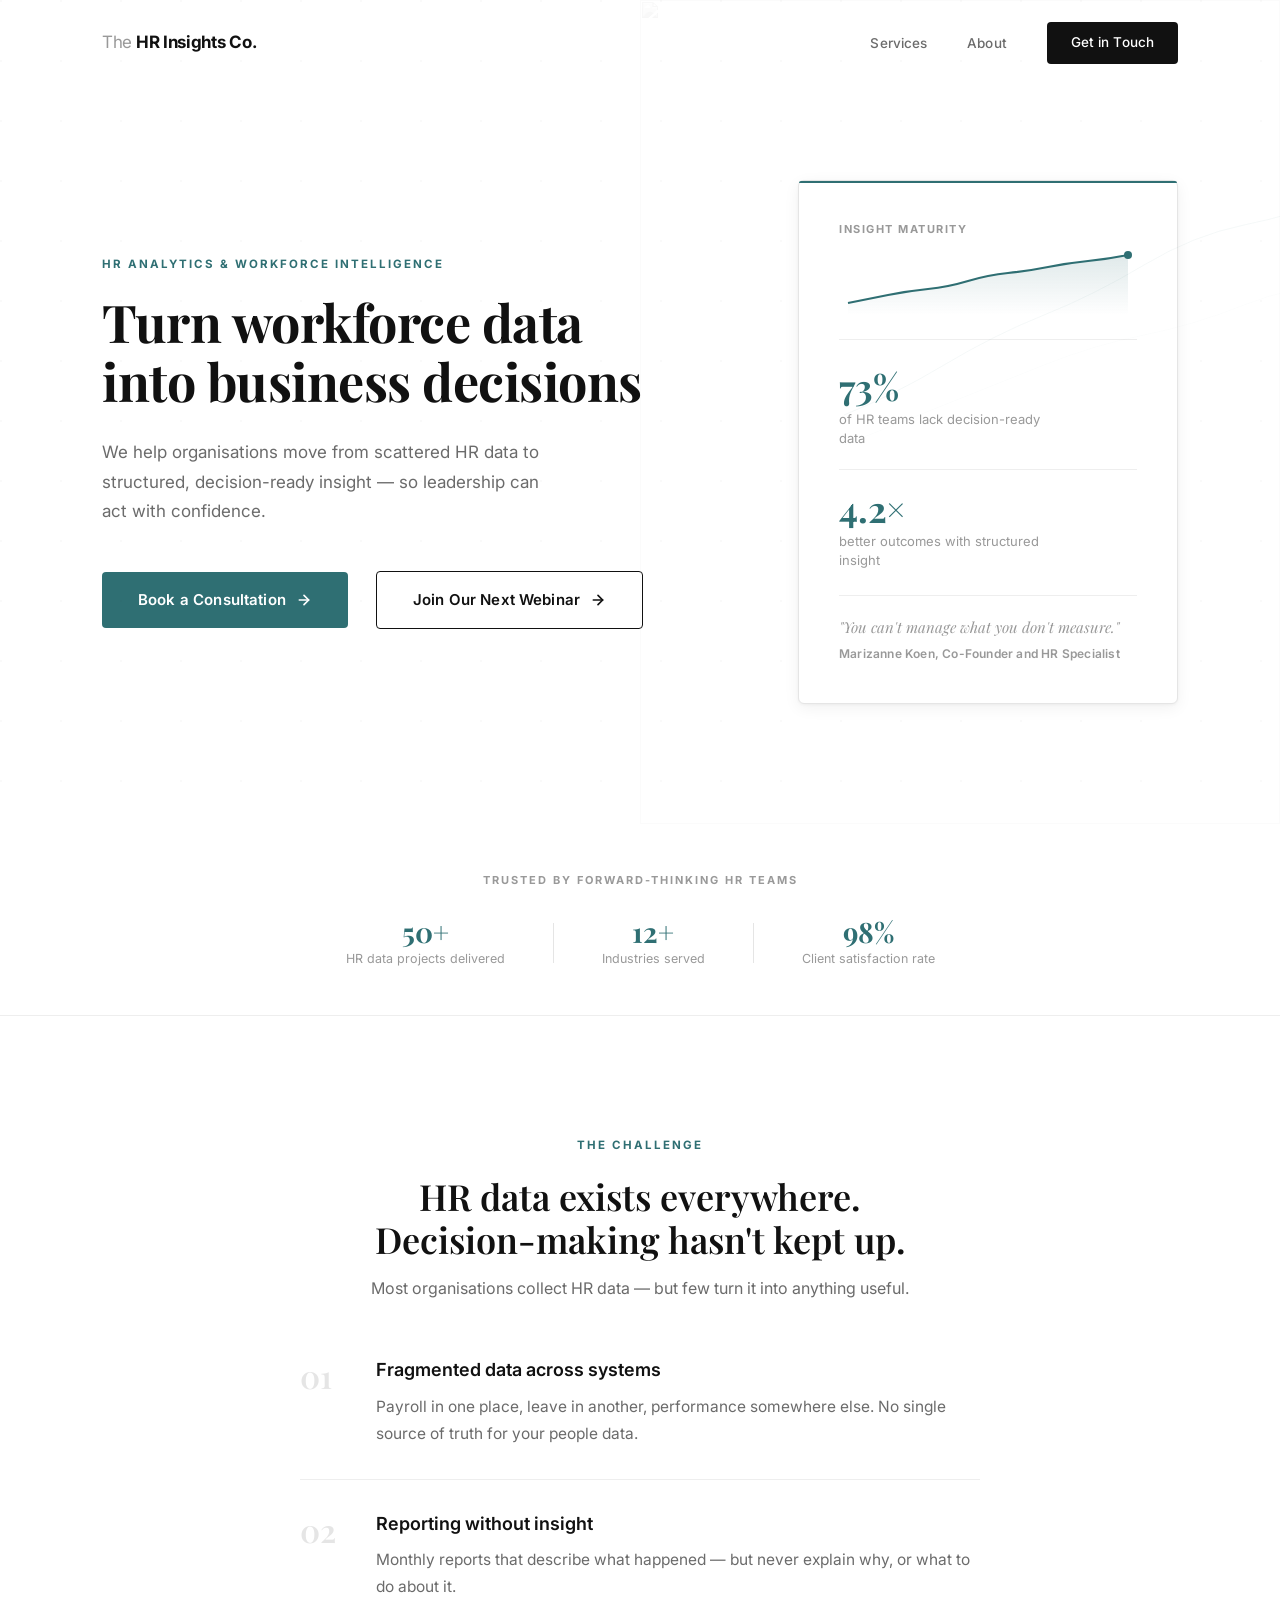
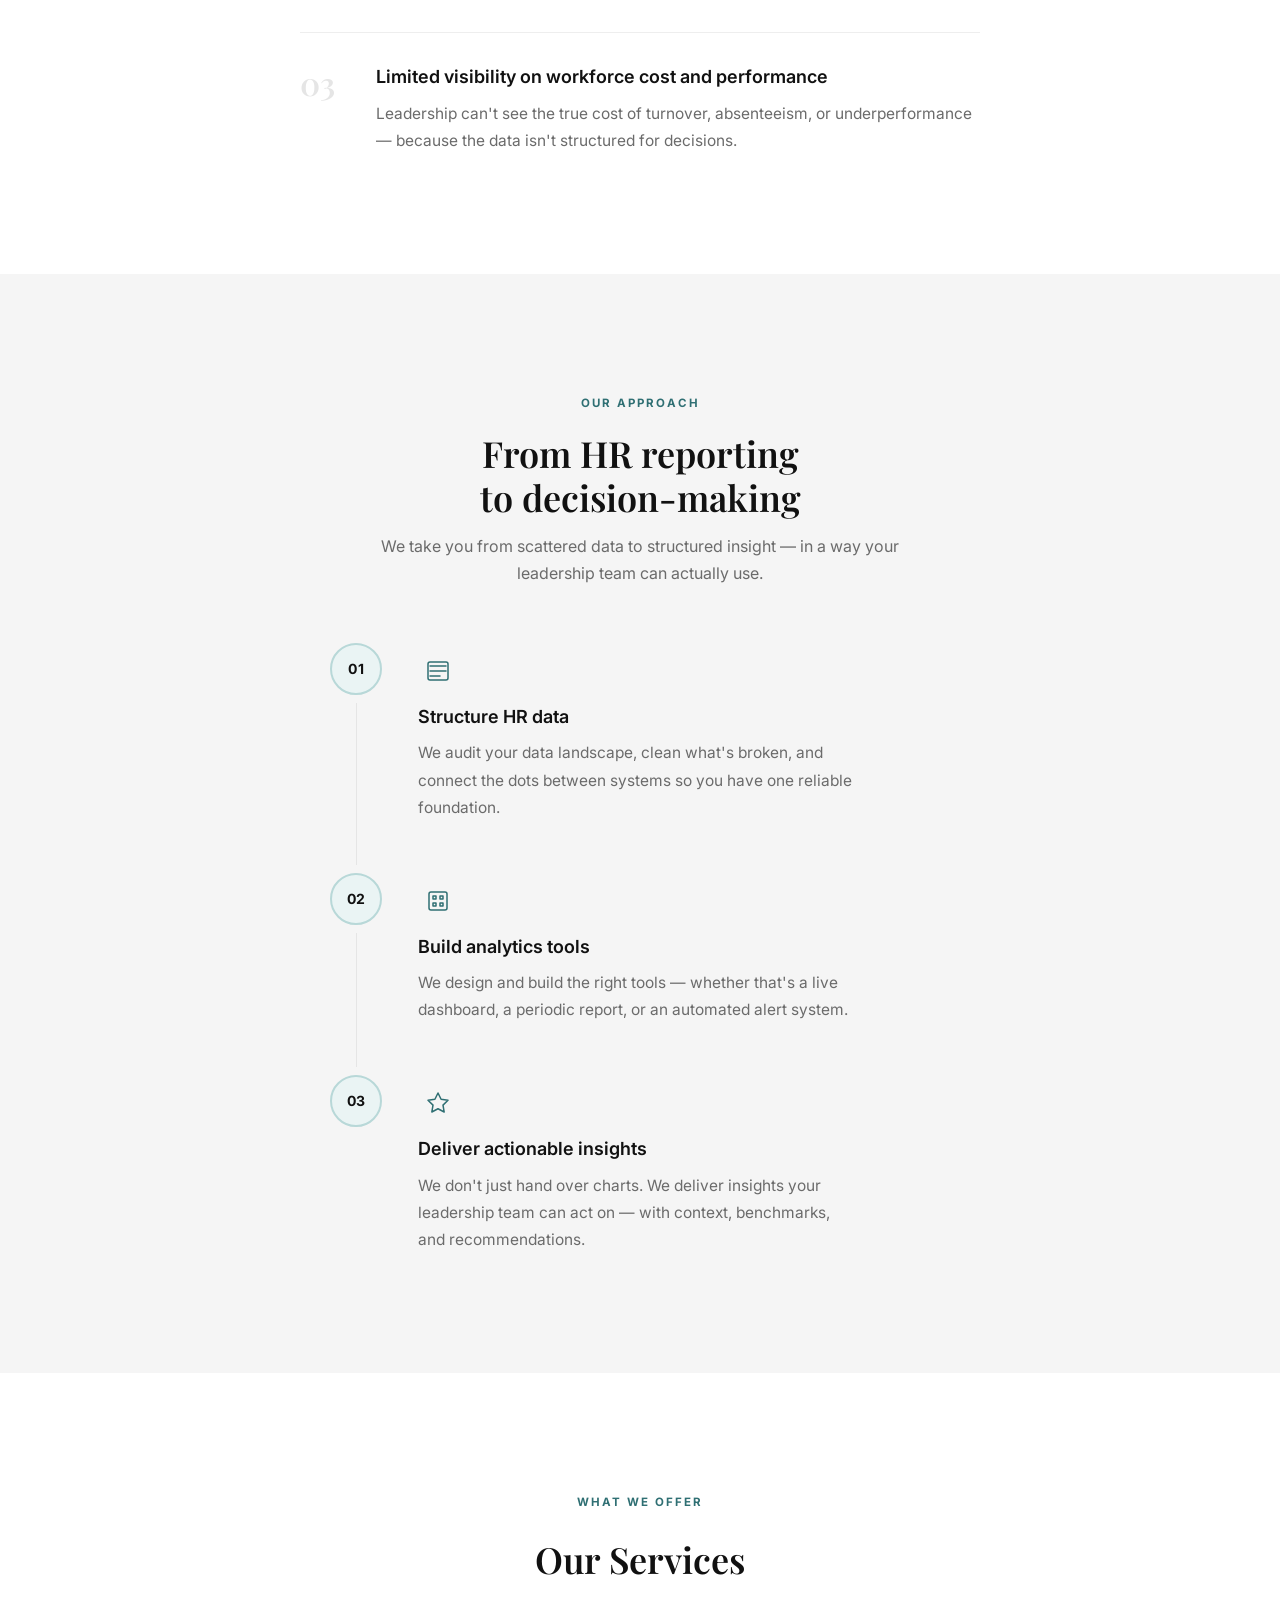
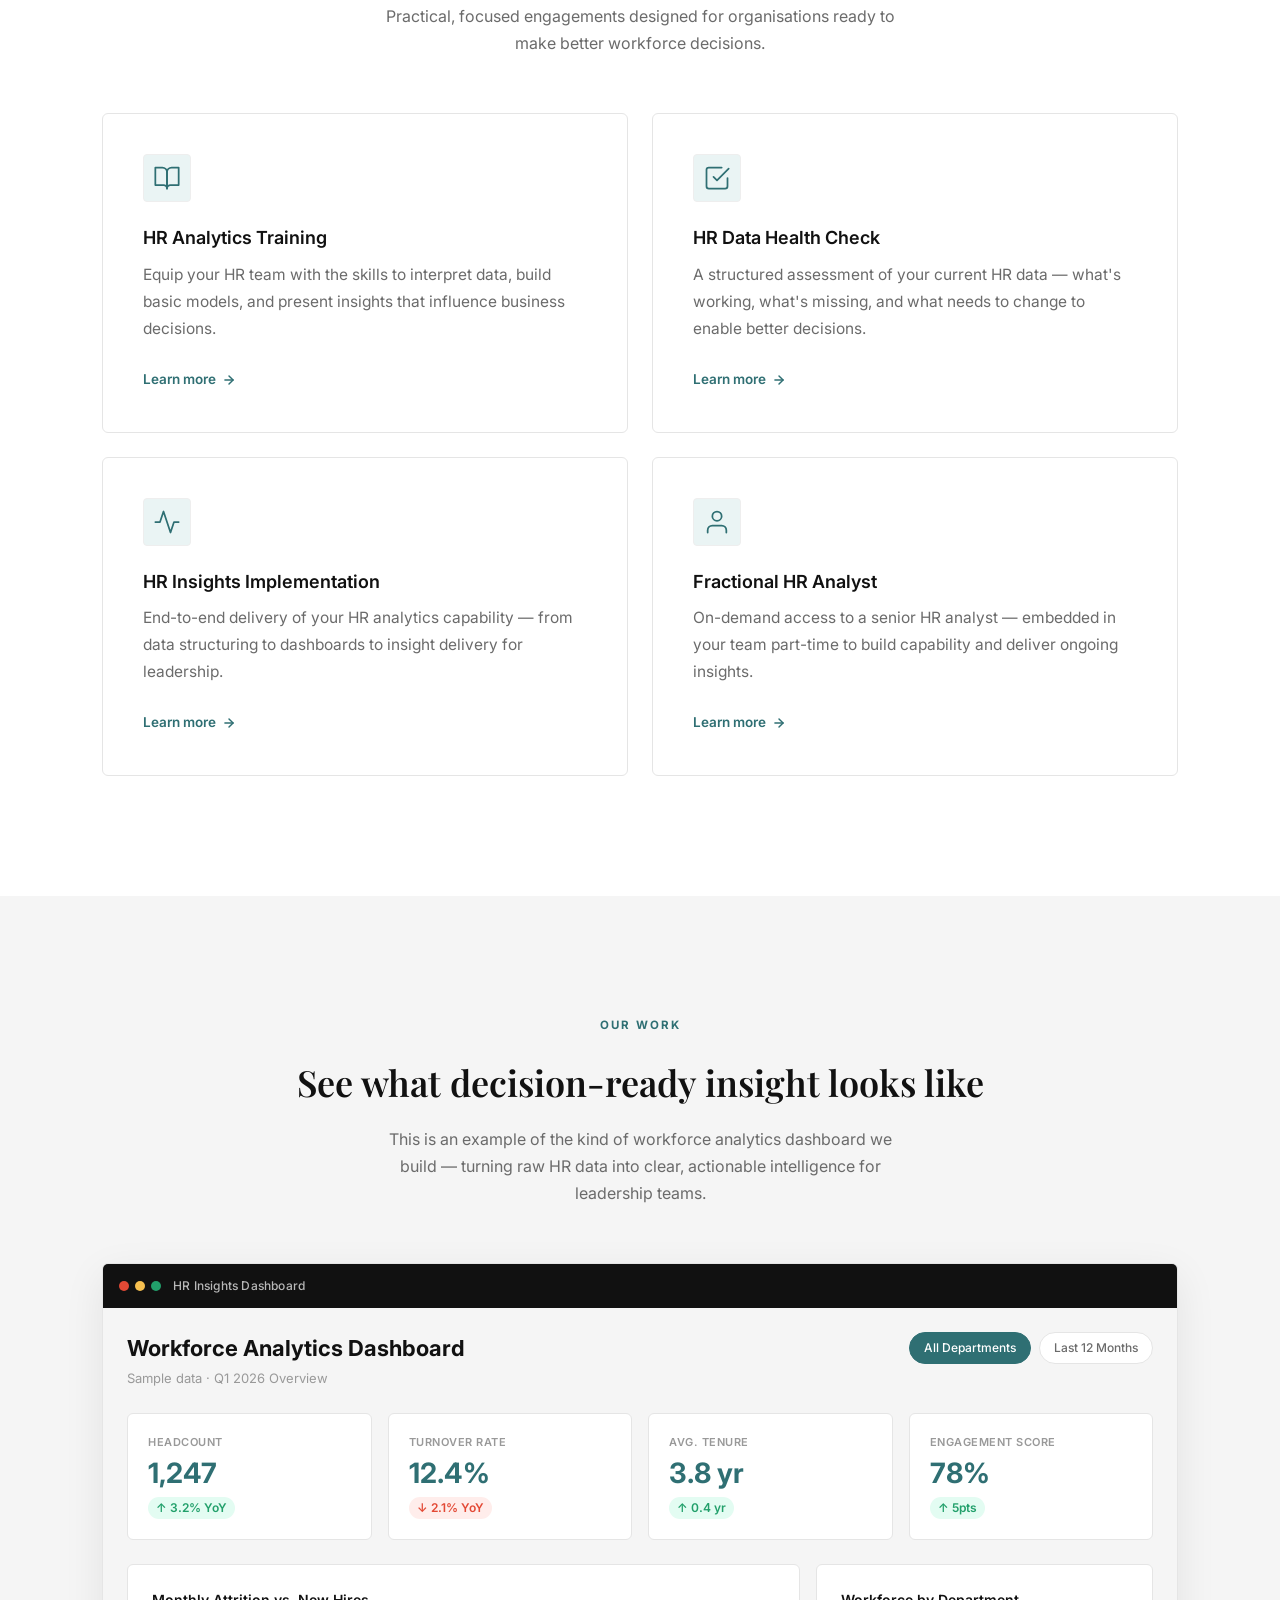
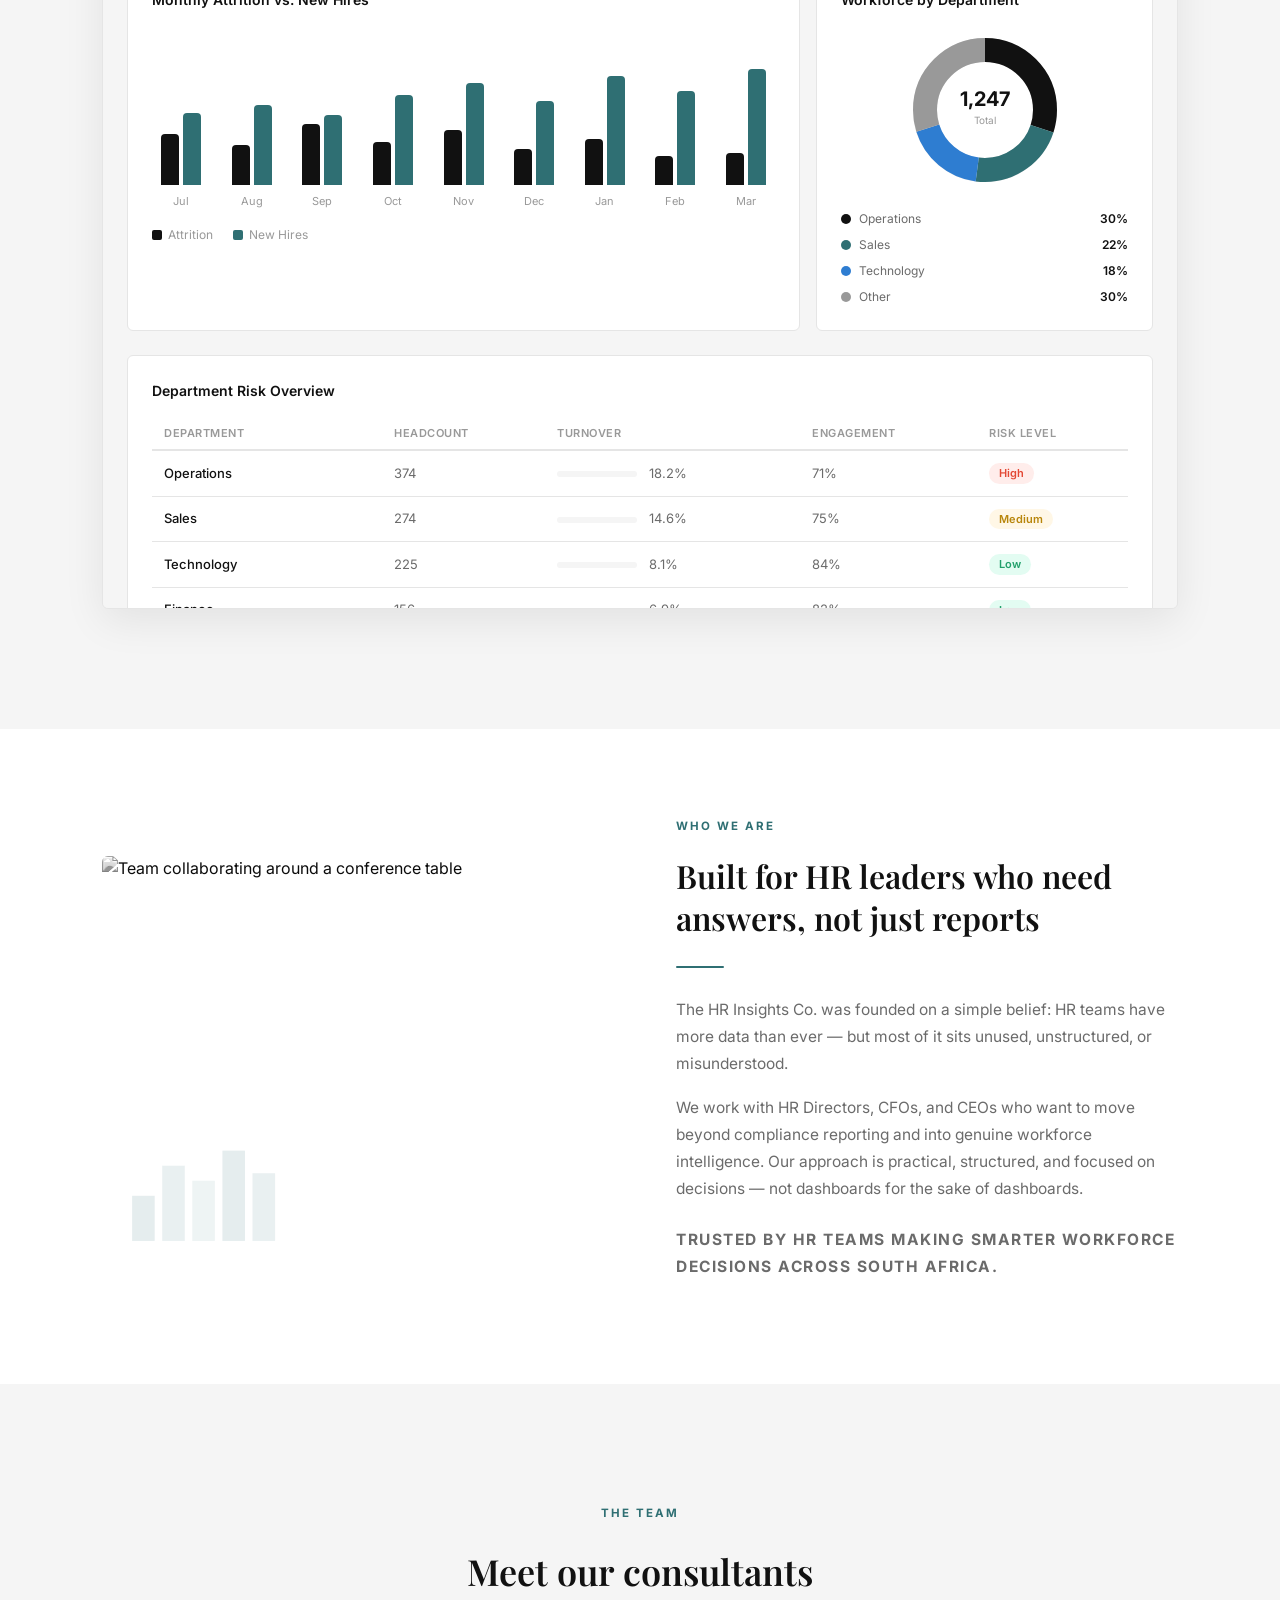
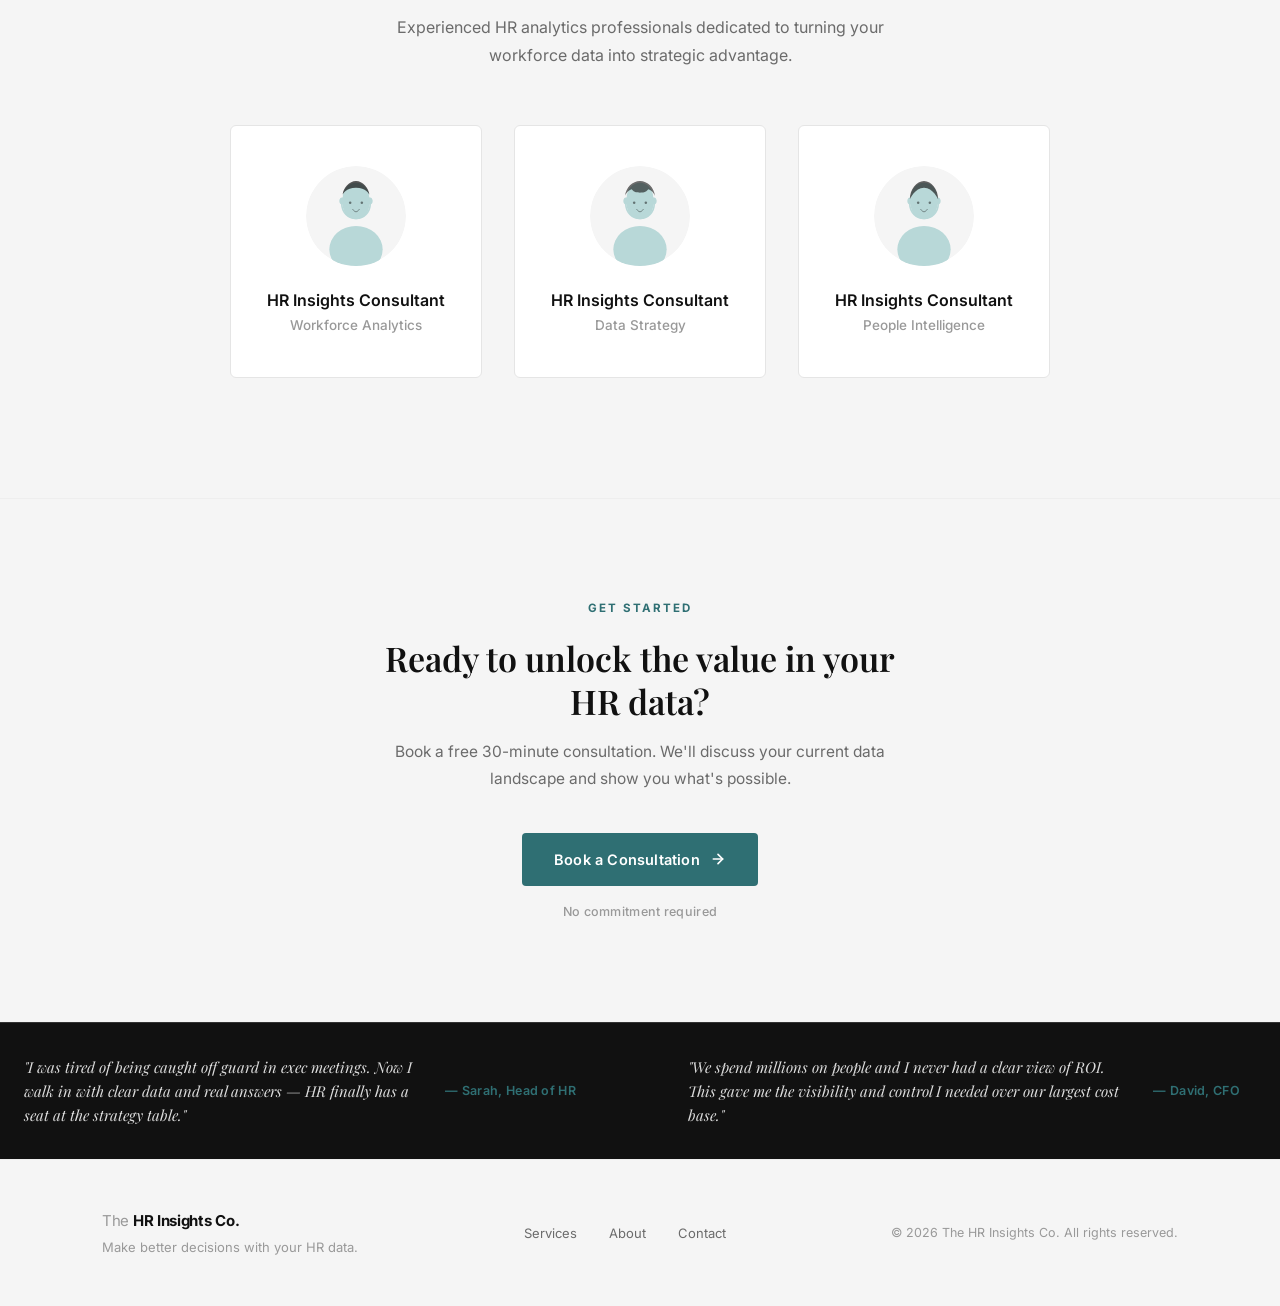
==== commit fad9db16: "Merge pull request #8 from biancasmit683-netizen/claude/redesign-minimal-aesthetic-N3xeo Redesign to" ====
--- a/index.html
+++ b/index.html
@@ -35,6 +35,9 @@
 
     <!-- Hero Section -->
     <section class="hero">
+        <div class="hero-bg-image" aria-hidden="true">
+            <img src="https://images.unsplash.com/photo-1600880292203-757bb62b4baf?w=1200&q=80" alt="">
+        </div>
         <div class="container hero-container">
             <div class="hero-content">
                 <span class="eyebrow">HR Analytics &amp; Workforce Intelligence</span>
@@ -290,13 +293,18 @@
     <!-- About Section -->
     <section class="about" id="about">
         <div class="container">
-            <div class="about-inner">
-                <span class="eyebrow">Who we are</span>
-                <h2>Built for HR leaders who need answers, not just reports</h2>
-                <div class="about-rule"></div>
-                <p>The HR Insights Co. was founded on a simple belief: HR teams have more data than ever — but most of it sits unused, unstructured, or misunderstood.</p>
-                <p>We work with HR Directors, CFOs, and CEOs who want to move beyond compliance reporting and into genuine workforce intelligence. Our approach is practical, structured, and focused on decisions — not dashboards for the sake of dashboards.</p>
-                <p class="about-credential">Trusted by HR teams making smarter workforce decisions across South Africa.</p>
+            <div class="about-container">
+                <div class="about-image">
+                    <img src="https://images.unsplash.com/photo-1552664730-d307ca884978?w=800&q=80" alt="Team collaborating around a conference table" loading="lazy">
+                </div>
+                <div class="about-inner">
+                    <span class="eyebrow">Who we are</span>
+                    <h2>Built for HR leaders who need answers, not just reports</h2>
+                    <div class="about-rule"></div>
+                    <p>The HR Insights Co. was founded on a simple belief: HR teams have more data than ever — but most of it sits unused, unstructured, or misunderstood.</p>
+                    <p>We work with HR Directors, CFOs, and CEOs who want to move beyond compliance reporting and into genuine workforce intelligence. Our approach is practical, structured, and focused on decisions — not dashboards for the sake of dashboards.</p>
+                    <p class="about-credential">Trusted by HR teams making smarter workforce decisions across South Africa.</p>
+                </div>
             </div>
         </div>
     </section>
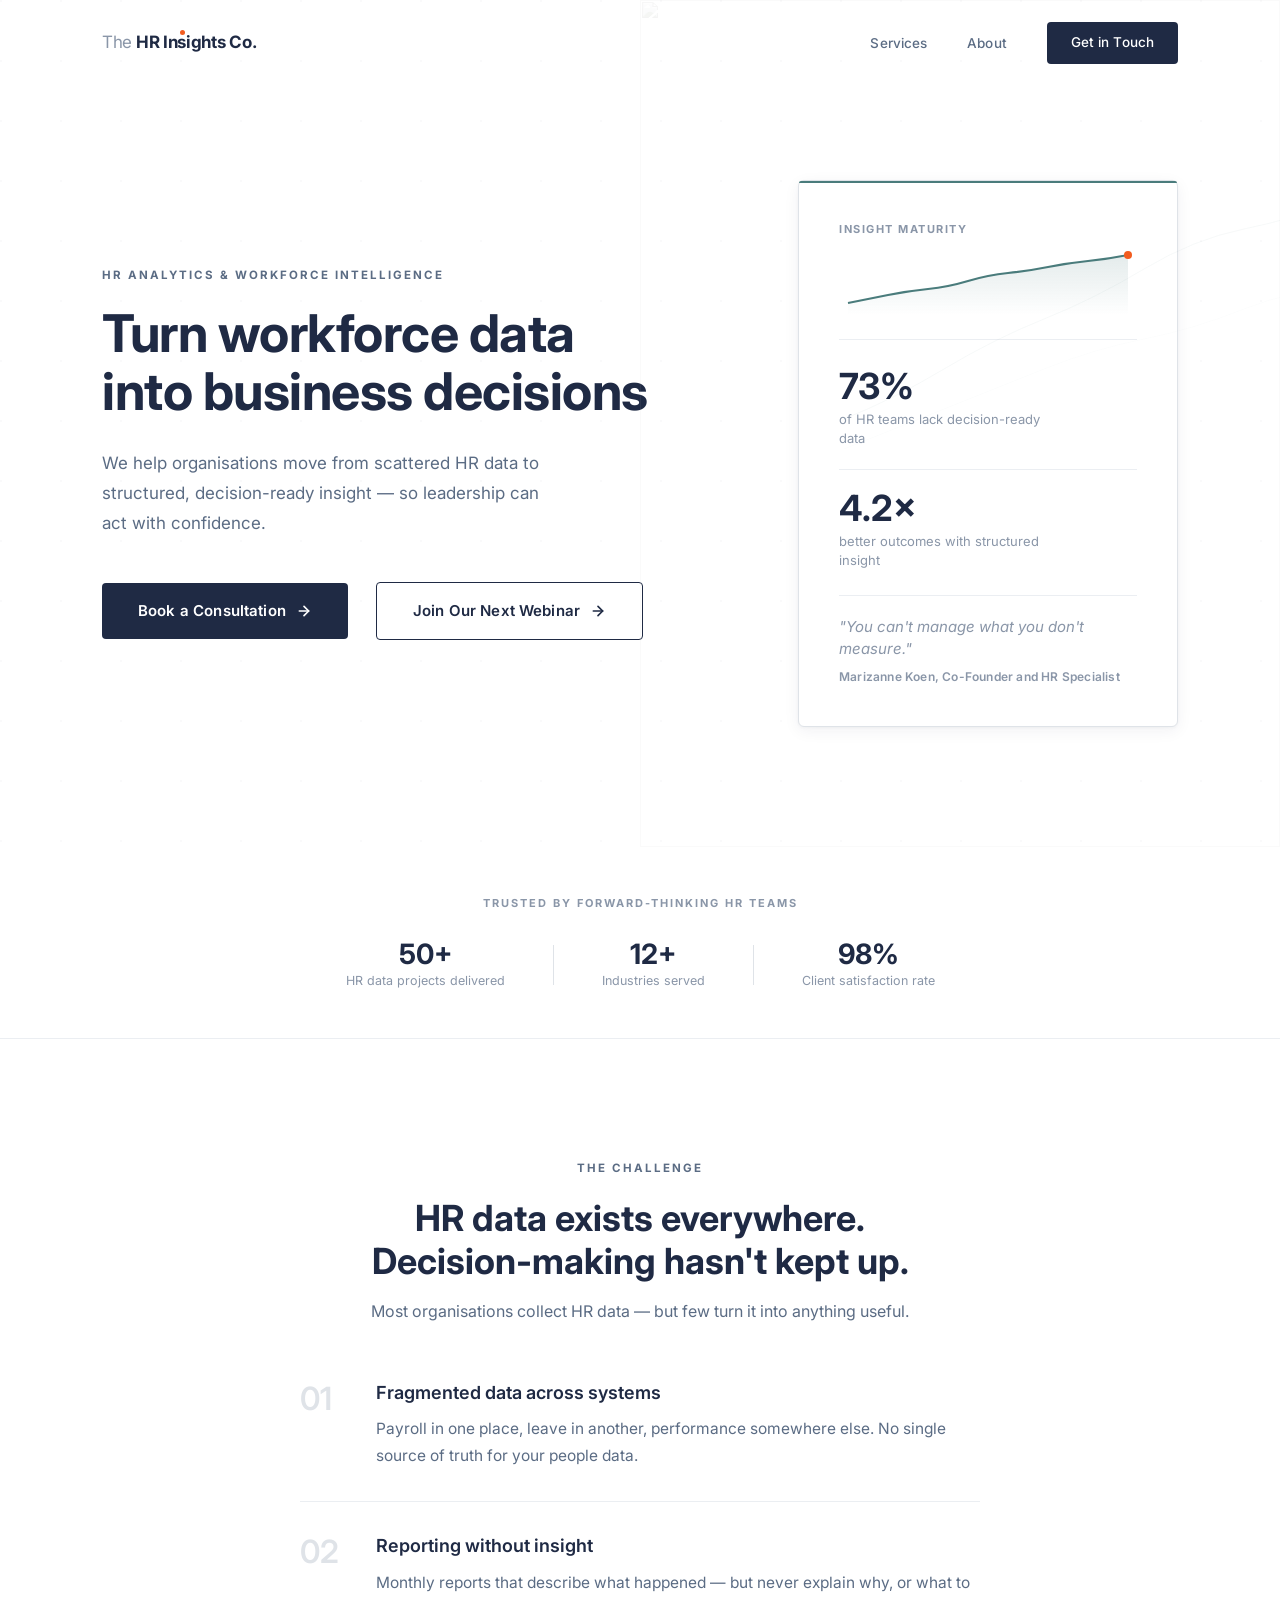
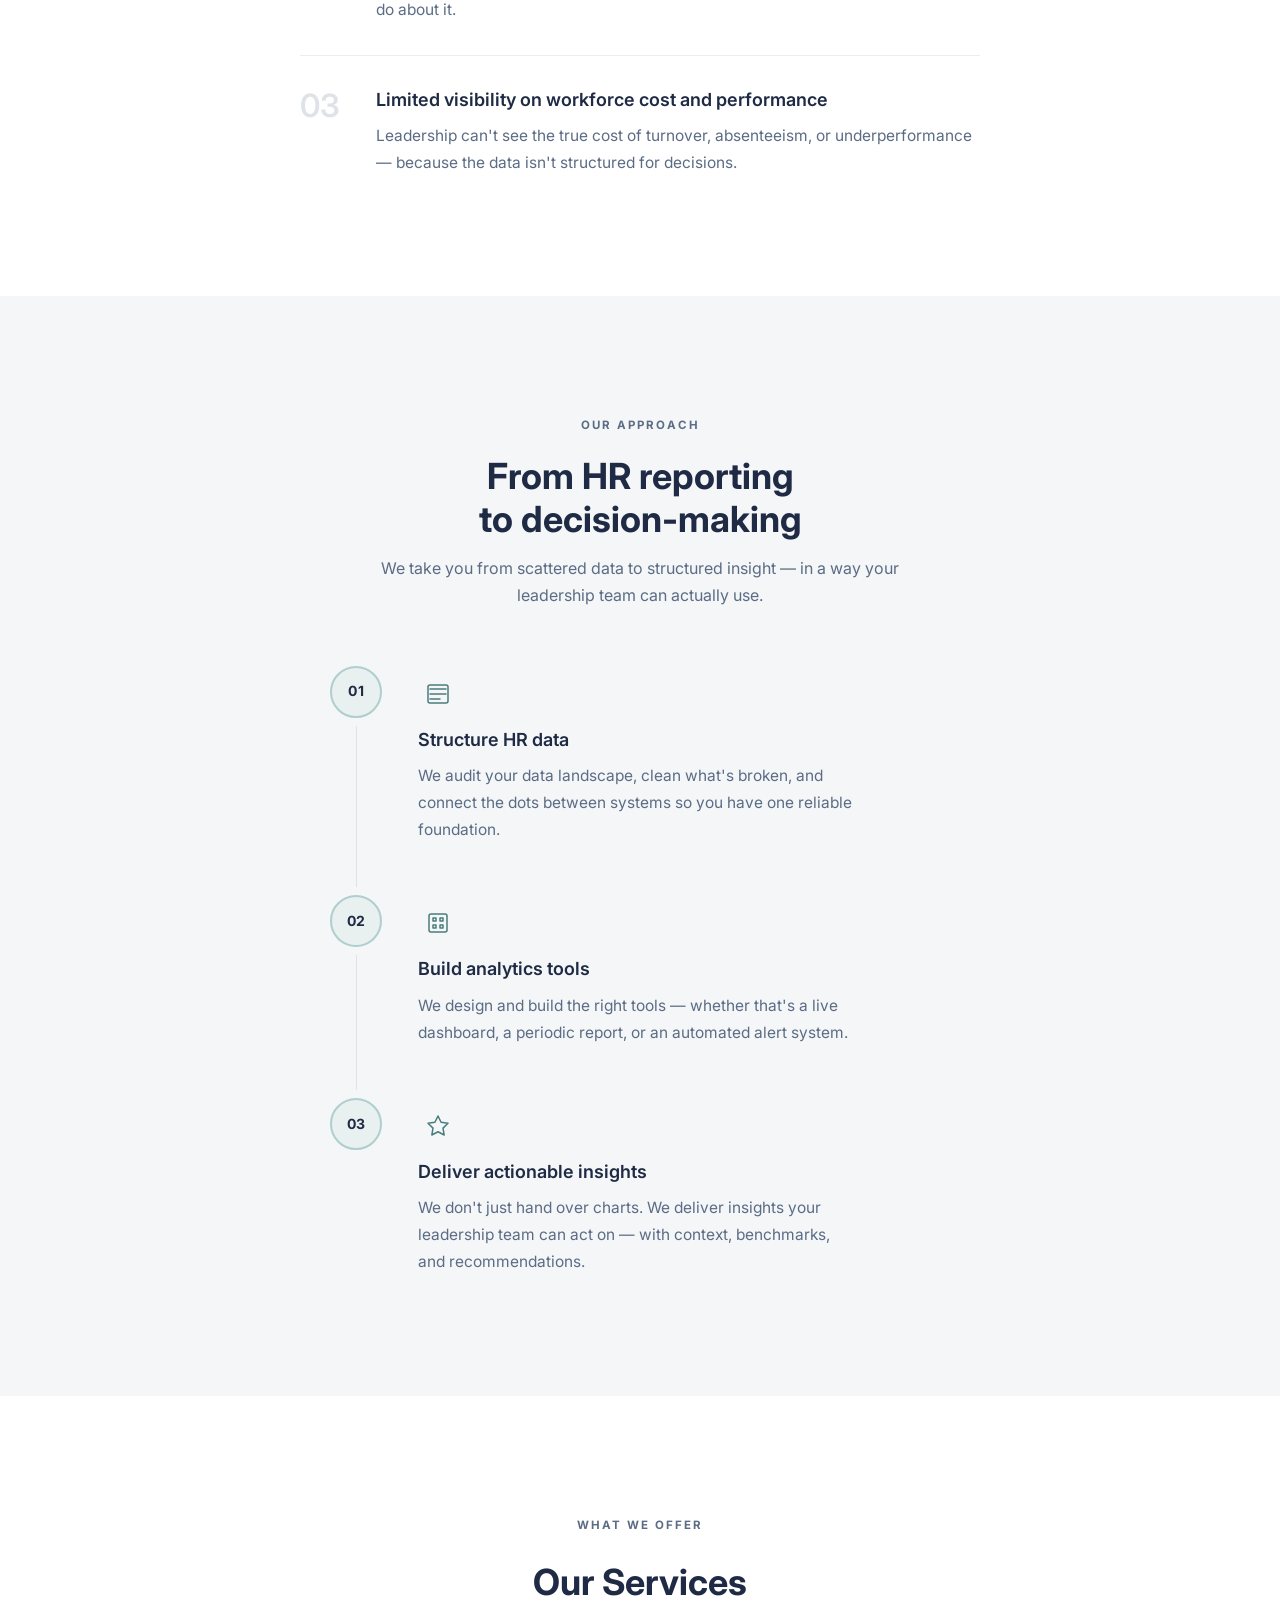
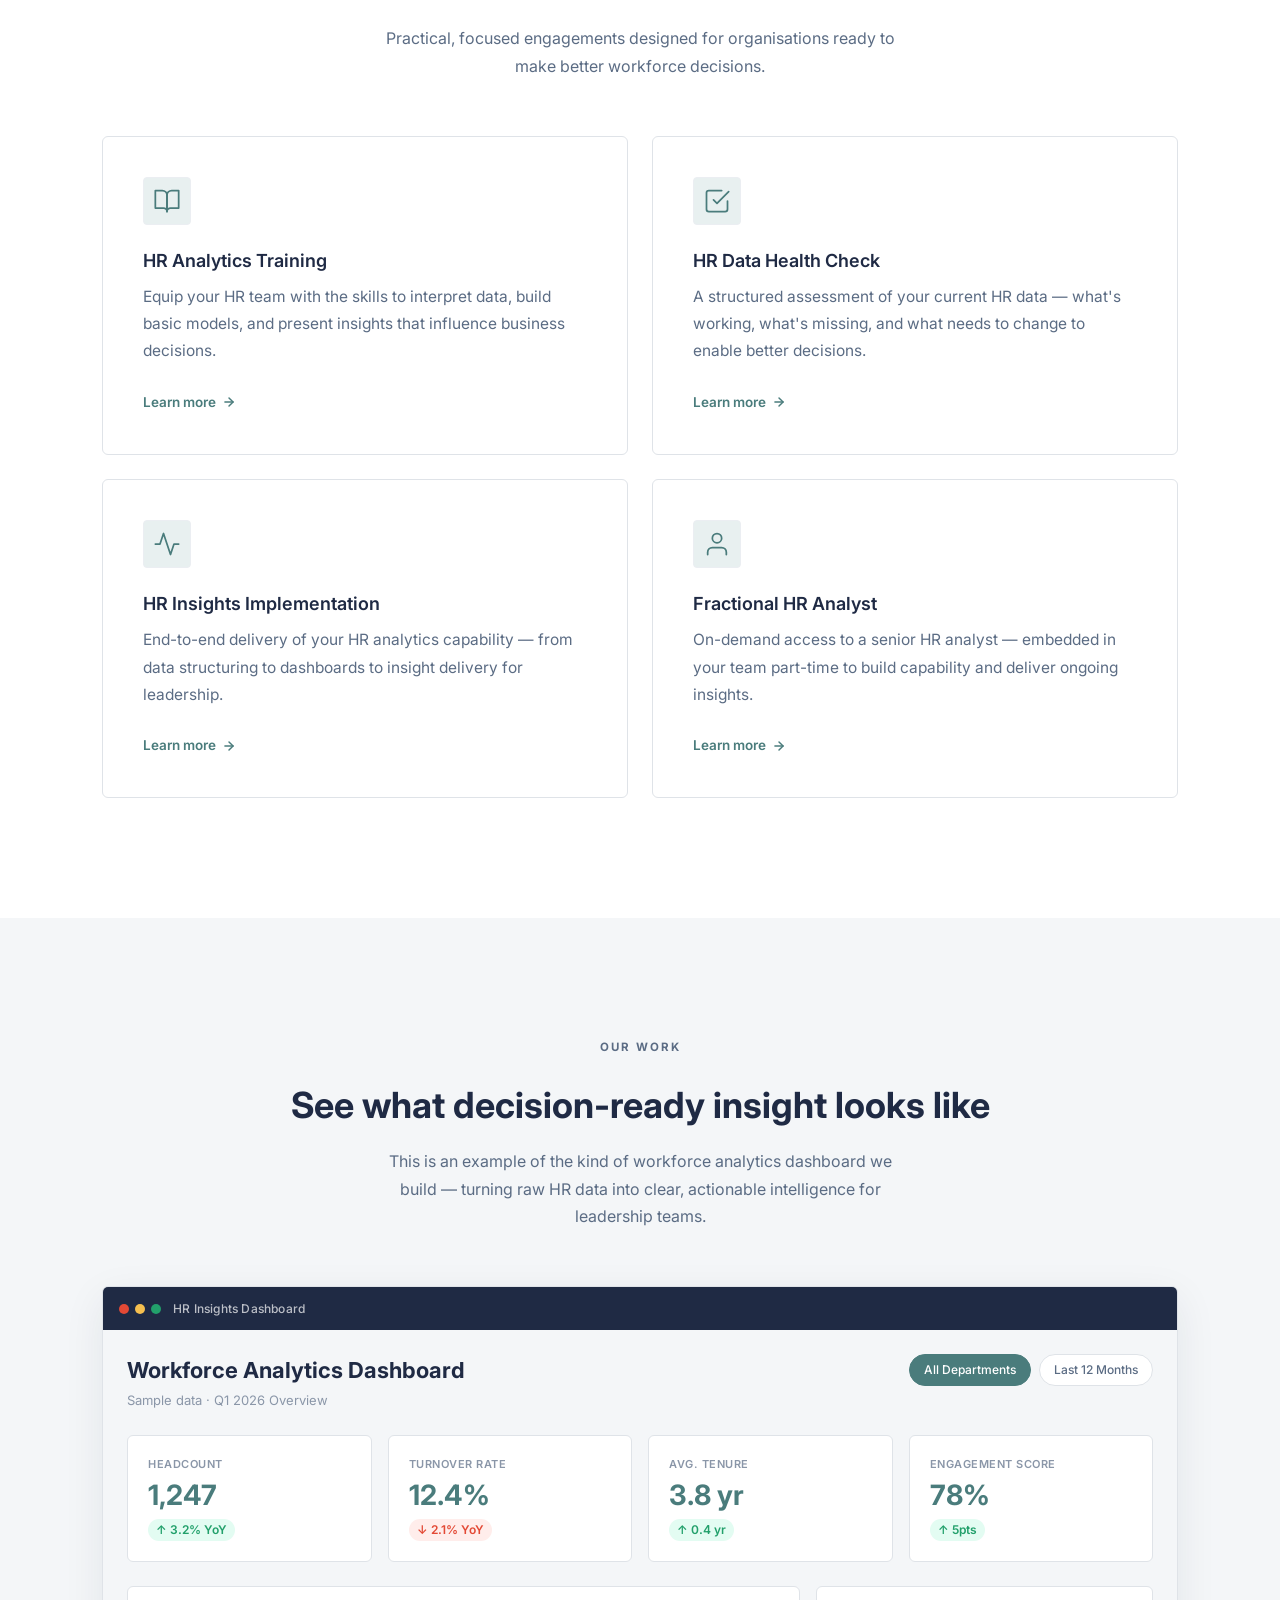
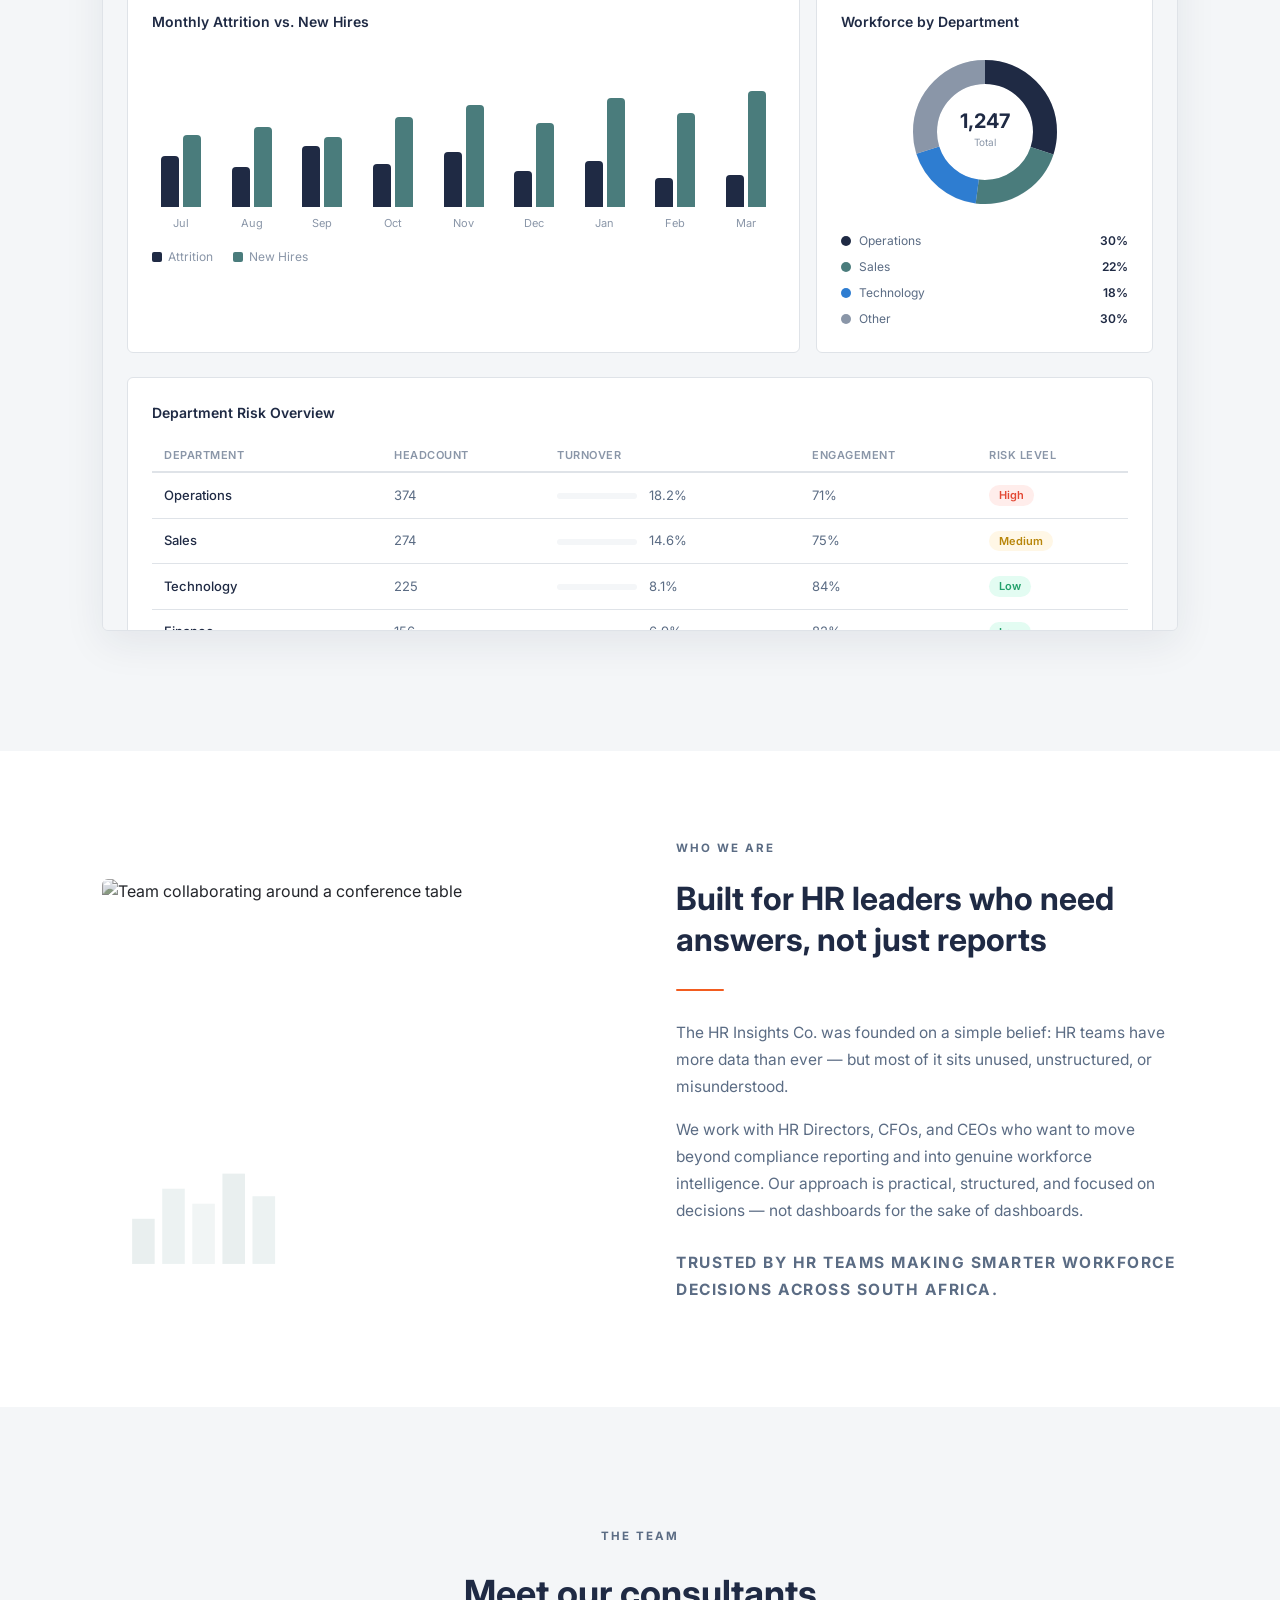
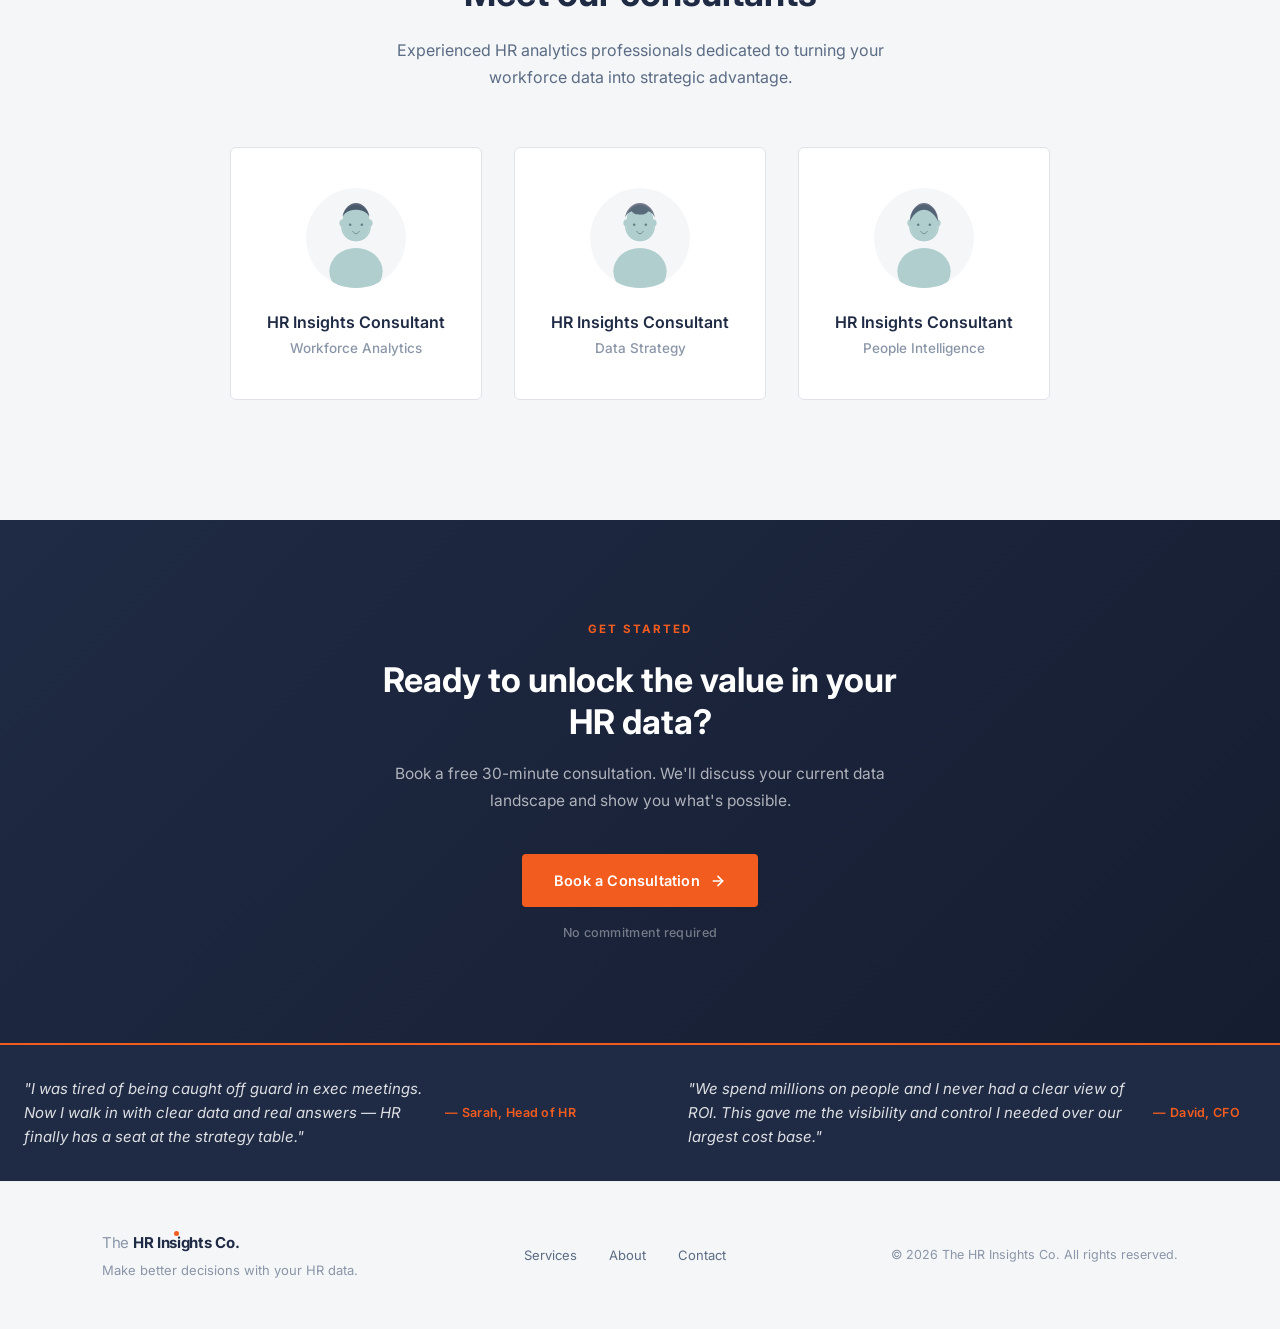
==== commit 14f1112e: "Align website to official brand guidelines (From Noise to Clarity) - Replace near-black (#111111) wi" ====
--- a/index.html
+++ b/index.html
@@ -8,7 +8,7 @@
     <link rel="stylesheet" href="styles.css">
     <link rel="preconnect" href="https://fonts.googleapis.com">
     <link rel="preconnect" href="https://fonts.gstatic.com" crossorigin>
-    <link href="https://fonts.googleapis.com/css2?family=Inter:wght@400;500;600;700;800&family=Playfair+Display:wght@500;600;700&display=swap" rel="stylesheet">
+    <link href="https://fonts.googleapis.com/css2?family=Inter:wght@400;500;600;700;800&display=swap" rel="stylesheet">
 </head>
 <body>
 
@@ -16,7 +16,7 @@
     <nav class="navbar">
         <div class="container nav-container">
             <a href="index.html" class="logo">
-                <span class="logo-the">The</span> HR Insights Co.
+                <span class="logo-the">The</span> HR <span class="logo-insights">Insights<span class="logo-dot"></span></span> Co.
             </a>
             <button class="nav-toggle" aria-label="Toggle navigation">
                 <span></span>
@@ -64,7 +64,7 @@
                         </defs>
                         <path d="M0 52 Q20 48, 40 44 T80 38 T120 30 T160 22 T200 16 T240 10 T280 4" stroke="var(--accent)" stroke-width="2" fill="none" class="sparkline-path"/>
                         <path d="M0 52 Q20 48, 40 44 T80 38 T120 30 T160 22 T200 16 T240 10 T280 4 V64 H0 Z" fill="url(#chartGrad)" class="sparkline-area"/>
-                        <circle cx="280" cy="4" r="4" fill="var(--accent)" class="sparkline-dot"/>
+                        <circle cx="280" cy="4" r="4" fill="var(--color-highlight)" class="sparkline-dot"/>
                     </svg>
                 </div>
                 <div class="hero-stat-row">
@@ -415,7 +415,7 @@
     <footer class="footer">
         <div class="container footer-container">
             <div class="footer-brand">
-                <span class="logo"><span class="logo-the">The</span> HR Insights Co.</span>
+                <span class="logo"><span class="logo-the">The</span> HR <span class="logo-insights">Insights<span class="logo-dot"></span></span> Co.</span>
                 <p>Make better decisions with your HR data.</p>
             </div>
             <div class="footer-links">
--- a/styles.css
+++ b/styles.css
@@ -1,7 +1,7 @@
 /* ========================================
-   The HR Insights Co. — Stylesheet v5
-   Minimal black & white aesthetic with
-   muted teal accent — quiet confidence
+   The HR Insights Co. — Stylesheet v6
+   Brand-aligned: From Noise to Clarity
+   Navy + Blue Grey + Teal + Orange (5%)
    ======================================== */
 
 /* --- Reset & Base --- */
@@ -14,29 +14,36 @@
 }
 
 :root {
-    /* Primary — near-black (authority, clarity) */
-    --color-primary: #111111;
-    --color-primary-light: #333333;
-    --color-primary-dark: #000000;
-
-    /* Accent — muted teal (restrained, confident) */
-    --accent: #2F6F73;
-    --accent-light: #EAF4F4;
-    --accent-hover: #245A5D;
-    --accent-subtle: #B8D8D8;
-
-    /* Neutrals — clean, minimal */
-    --color-text: #111111;
-    --color-text-secondary: #6B6B6B;
-    --color-text-muted: #999999;
+    /* Primary — Deep Navy (authority, trust) */
+    --color-primary: #1F2A44;
+    --color-primary-light: #2A3A5C;
+    --color-primary-dark: #151D30;
+
+    /* Accent — Muted Teal (data layer, 15%) */
+    --accent: #4A7C7C;
+    --accent-light: #E8F0F0;
+    --accent-hover: #3D6868;
+    --accent-subtle: #B0CECE;
+
+    /* Highlight — Orange (insight signal, 5% only) */
+    --color-highlight: #F25C1F;
+    --color-highlight-hover: #D94E15;
+
+    /* Structure — Blue Grey */
+    --color-structure: #5B6C84;
+
+    /* Neutrals — brand-aligned */
+    --color-text: #1F2A44;
+    --color-text-secondary: #5B6C84;
+    --color-text-muted: #8A96A8;
     --color-bg: #ffffff;
-    --color-bg-subtle: #F5F5F5;
-    --color-bg-warm: #F5F5F5;
-    --color-border: #E5E5E5;
-    --color-border-light: #EEEEEE;
-
-    /* Fonts */
-    --font-display: 'Playfair Display', Georgia, 'Times New Roman', serif;
+    --color-bg-subtle: #F4F6F8;
+    --color-bg-warm: #F4F6F8;
+    --color-border: #DFE3E8;
+    --color-border-light: #EBEEF2;
+
+    /* Fonts — Inter only per brand */
+    --font-display: 'Inter', -apple-system, BlinkMacSystemFont, 'Segoe UI', sans-serif;
     --font-body: 'Inter', -apple-system, BlinkMacSystemFont, 'Segoe UI', sans-serif;
 
     /* Layout */
@@ -46,11 +53,11 @@
     --radius: 4px;
     --radius-lg: 6px;
 
-    /* Shadows — subtle, neutral */
-    --shadow-sm: 0 1px 3px rgba(0, 0, 0, 0.04), 0 1px 2px rgba(0, 0, 0, 0.06);
-    --shadow-md: 0 4px 16px rgba(0, 0, 0, 0.06), 0 1px 3px rgba(0, 0, 0, 0.04);
-    --shadow-lg: 0 12px 40px rgba(0, 0, 0, 0.08);
-    --shadow-card: 0 1px 3px rgba(0, 0, 0, 0.04);
+    /* Shadows — navy-tinted */
+    --shadow-sm: 0 1px 3px rgba(31, 42, 68, 0.04), 0 1px 2px rgba(31, 42, 68, 0.06);
+    --shadow-md: 0 4px 16px rgba(31, 42, 68, 0.06), 0 1px 3px rgba(31, 42, 68, 0.04);
+    --shadow-lg: 0 12px 40px rgba(31, 42, 68, 0.08);
+    --shadow-card: 0 1px 3px rgba(31, 42, 68, 0.04);
 
     --transition: 0.25s ease;
 }
@@ -78,7 +85,7 @@
 
 h1, h2 {
     font-family: var(--font-display);
-    font-weight: 600;
+    font-weight: 700;
     color: var(--color-primary);
 }
 
@@ -119,13 +126,13 @@
     font-weight: 700;
     letter-spacing: 2px;
     text-transform: uppercase;
-    color: var(--accent);
+    color: var(--color-structure);
     margin-bottom: 20px;
     text-align: center;
 }
 
 .eyebrow-light {
-    color: var(--accent);
+    color: var(--color-highlight);
 }
 
 /* --- Shared section intro --- */
@@ -170,14 +177,14 @@
 }
 
 .btn-primary {
-    background: var(--accent);
+    background: var(--color-primary);
     color: #fff;
     box-shadow: none;
 }
 
 .btn-primary:hover {
-    background: var(--accent-hover);
-    box-shadow: 0 4px 12px rgba(47, 111, 115, 0.2);
+    background: var(--color-primary-light);
+    box-shadow: 0 4px 12px rgba(31, 42, 68, 0.2);
 }
 
 .btn-secondary {
@@ -221,14 +228,14 @@
 }
 
 .btn-cta {
-    background: var(--accent);
+    background: var(--color-highlight);
     color: #fff;
     box-shadow: none;
 }
 
 .btn-cta:hover {
-    background: var(--accent-hover);
-    box-shadow: 0 4px 12px rgba(47, 111, 115, 0.2);
+    background: var(--color-highlight-hover);
+    box-shadow: 0 4px 12px rgba(242, 92, 31, 0.25);
 }
 
 .btn-cta svg {
@@ -276,6 +283,20 @@
     color: var(--color-text-muted);
 }
 
+.logo-insights {
+    position: relative;
+}
+
+.logo-dot {
+    position: absolute;
+    top: -2px;
+    left: 17px;
+    width: 5px;
+    height: 5px;
+    background: var(--color-highlight);
+    border-radius: 50%;
+}
+
 .nav-links {
     display: flex;
     align-items: center;
@@ -351,7 +372,7 @@
     left: 0;
     right: 0;
     bottom: 0;
-    background-image: url("data:image/svg+xml,%3Csvg width='60' height='60' viewBox='0 0 60 60' xmlns='http://www.w3.org/2000/svg'%3E%3Cg fill='none' fill-rule='evenodd'%3E%3Cg fill='%23111111' fill-opacity='0.03'%3E%3Ccircle cx='1' cy='1' r='1'/%3E%3C/g%3E%3C/g%3E%3C/svg%3E");
+    background-image: url("data:image/svg+xml,%3Csvg width='60' height='60' viewBox='0 0 60 60' xmlns='http://www.w3.org/2000/svg'%3E%3Cg fill='none' fill-rule='evenodd'%3E%3Cg fill='%231F2A44' fill-opacity='0.03'%3E%3Ccircle cx='1' cy='1' r='1'/%3E%3C/g%3E%3C/g%3E%3C/svg%3E");
     pointer-events: none;
 }
 
@@ -362,7 +383,7 @@
     right: -5%;
     width: 500px;
     height: 300px;
-    background: url("data:image/svg+xml,%3Csvg viewBox='0 0 500 300' xmlns='http://www.w3.org/2000/svg'%3E%3Cpath d='M0 250 Q50 230 100 200 T200 150 T300 100 T400 60 T500 30' stroke='%232F6F73' stroke-width='1' fill='none' opacity='0.08'/%3E%3Cpath d='M0 280 Q50 260 100 240 T200 200 T300 170 T400 140 T500 120' stroke='%232F6F73' stroke-width='0.5' fill='none' opacity='0.05'/%3E%3C/svg%3E") no-repeat;
+    background: url("data:image/svg+xml,%3Csvg viewBox='0 0 500 300' xmlns='http://www.w3.org/2000/svg'%3E%3Cpath d='M0 250 Q50 230 100 200 T200 150 T300 100 T400 60 T500 30' stroke='%234A7C7C' stroke-width='1' fill='none' opacity='0.08'/%3E%3Cpath d='M0 280 Q50 260 100 240 T200 200 T300 170 T400 140 T500 120' stroke='%234A7C7C' stroke-width='0.5' fill='none' opacity='0.05'/%3E%3C/svg%3E") no-repeat;
     background-size: contain;
     pointer-events: none;
     opacity: 0.6;
@@ -382,8 +403,8 @@
     width: 100%;
     height: 100%;
     object-fit: cover;
-    filter: grayscale(100%) contrast(1.05);
-    opacity: 0.06;
+    filter: grayscale(80%) contrast(1.05);
+    opacity: 0.08;
 }
 
 .hero-container {
@@ -399,7 +420,7 @@
 
 .hero .eyebrow {
     text-align: left;
-    color: var(--accent);
+    color: var(--color-structure);
 }
 
 .hero h1 {
@@ -527,7 +548,7 @@
     font-family: var(--font-display);
     font-size: 36px;
     font-weight: 700;
-    color: var(--accent);
+    color: var(--color-primary);
     line-height: 1;
 }
 
@@ -600,7 +621,7 @@
     font-family: var(--font-display);
     font-size: 28px;
     font-weight: 700;
-    color: var(--accent);
+    color: var(--color-primary);
     line-height: 1;
 }
 
@@ -858,7 +879,7 @@
     display: flex;
     align-items: center;
     padding: 12px 16px;
-    background: #111111;
+    background: var(--color-primary);
     gap: 12px;
 }
 
@@ -930,7 +951,7 @@
     width: 100%;
     height: 400px;
     object-fit: cover;
-    filter: grayscale(100%) contrast(1.05);
+    filter: grayscale(80%) contrast(1.05);
     display: block;
 }
 
@@ -941,7 +962,7 @@
     left: 0;
     right: 0;
     bottom: 0;
-    background: url("data:image/svg+xml,%3Csvg viewBox='0 0 400 400' xmlns='http://www.w3.org/2000/svg'%3E%3Crect x='40' y='320' width='30' height='60' fill='%232F6F73' opacity='0.12'/%3E%3Crect x='80' y='280' width='30' height='100' fill='%232F6F73' opacity='0.1'/%3E%3Crect x='120' y='300' width='30' height='80' fill='%232F6F73' opacity='0.08'/%3E%3Crect x='160' y='260' width='30' height='120' fill='%232F6F73' opacity='0.12'/%3E%3Crect x='200' y='290' width='30' height='90' fill='%232F6F73' opacity='0.1'/%3E%3C/svg%3E") no-repeat bottom left;
+    background: url("data:image/svg+xml,%3Csvg viewBox='0 0 400 400' xmlns='http://www.w3.org/2000/svg'%3E%3Crect x='40' y='320' width='30' height='60' fill='%234A7C7C' opacity='0.12'/%3E%3Crect x='80' y='280' width='30' height='100' fill='%234A7C7C' opacity='0.1'/%3E%3Crect x='120' y='300' width='30' height='80' fill='%234A7C7C' opacity='0.08'/%3E%3Crect x='160' y='260' width='30' height='120' fill='%234A7C7C' opacity='0.12'/%3E%3Crect x='200' y='290' width='30' height='90' fill='%234A7C7C' opacity='0.1'/%3E%3C/svg%3E") no-repeat bottom left;
     background-size: 60%;
     pointer-events: none;
 }
@@ -965,7 +986,7 @@
 .about-rule {
     width: 48px;
     height: 2px;
-    background: var(--accent);
+    background: var(--color-highlight);
     margin: 28px 0;
     border-radius: 1px;
 }
@@ -1046,14 +1067,23 @@
 }
 
 /* ============================================
-   CONTACT / CTA SECTION — quiet authority
+   CONTACT / CTA SECTION — navy, commanding
    ============================================ */
 .contact {
     padding: 100px 0;
-    background: var(--color-bg-subtle);
+    background: var(--color-primary);
     position: relative;
     overflow: hidden;
-    border-top: 1px solid var(--color-border-light);
+}
+
+.contact::before {
+    content: '';
+    position: absolute;
+    top: 0;
+    left: 0;
+    right: 0;
+    bottom: 0;
+    background: linear-gradient(135deg, var(--color-primary) 0%, var(--color-primary-dark) 100%);
 }
 
 .contact-content {
@@ -1066,13 +1096,13 @@
 
 .contact-content h2 {
     font-size: 34px;
-    color: var(--color-primary);
+    color: #ffffff;
     margin-bottom: 16px;
     line-height: 1.25;
 }
 
 .contact-content p {
-    color: var(--color-text-secondary);
+    color: rgba(255, 255, 255, 0.65);
     margin-bottom: 40px;
 }
 
@@ -1086,7 +1116,7 @@
 .contact-note {
     font-size: 12.5px;
     font-weight: 500;
-    color: var(--color-text-muted);
+    color: rgba(255, 255, 255, 0.4);
     letter-spacing: 0.3px;
 }
 
@@ -1095,9 +1125,9 @@
    ============================================ */
 .quotes-banner {
     overflow: hidden;
-    background: #111111;
+    background: var(--color-primary);
     padding: 32px 0;
-    border-top: 1px solid #333333;
+    border-top: 2px solid var(--color-highlight);
 }
 
 .quotes-track {
@@ -1133,7 +1163,7 @@
     font-family: var(--font-body);
     font-size: 12.5px;
     font-weight: 600;
-    color: var(--accent);
+    color: var(--color-highlight);
     white-space: nowrap;
     letter-spacing: 0.3px;
 }
@@ -1315,7 +1345,7 @@
     left: 0;
     right: 0;
     bottom: 0;
-    background: rgba(0, 0, 0, 0.3);
+    background: rgba(31, 42, 68, 0.3);
     z-index: 999;
     opacity: 0;
     transition: opacity 0.3s ease;
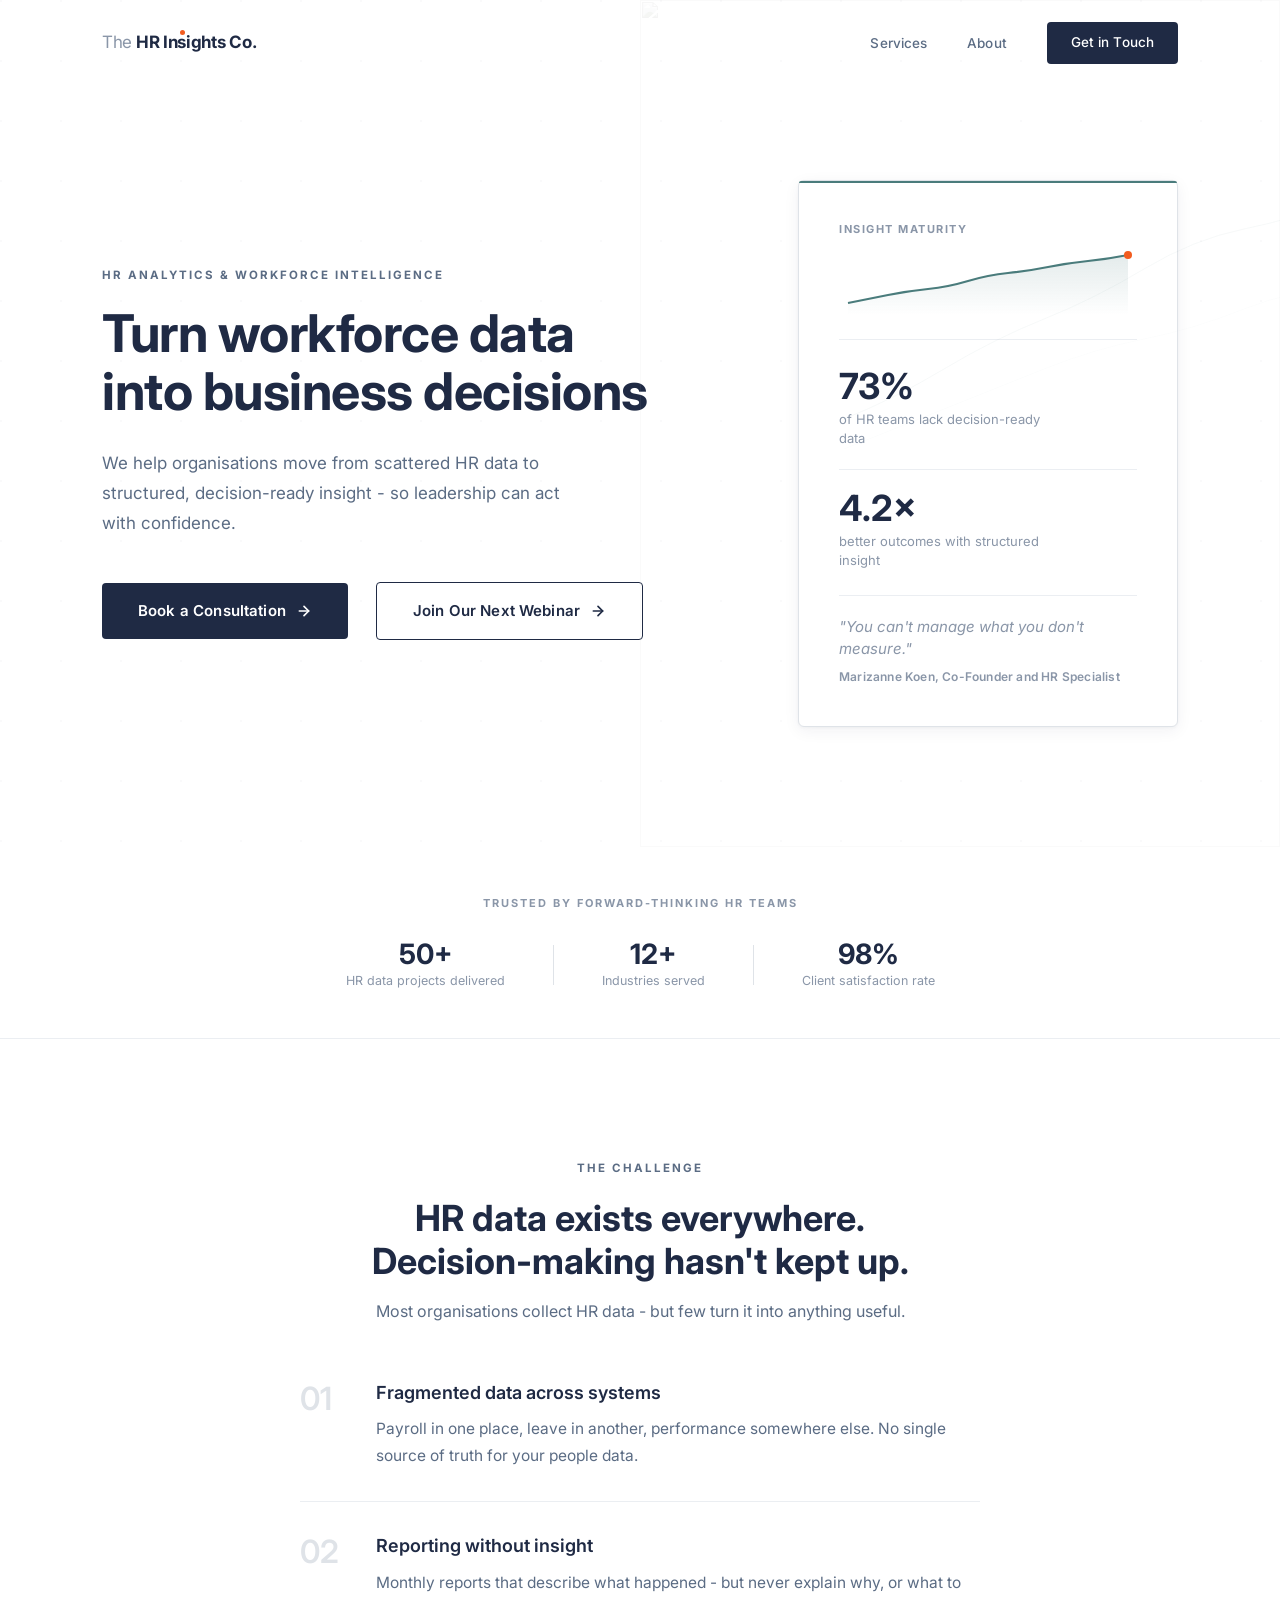
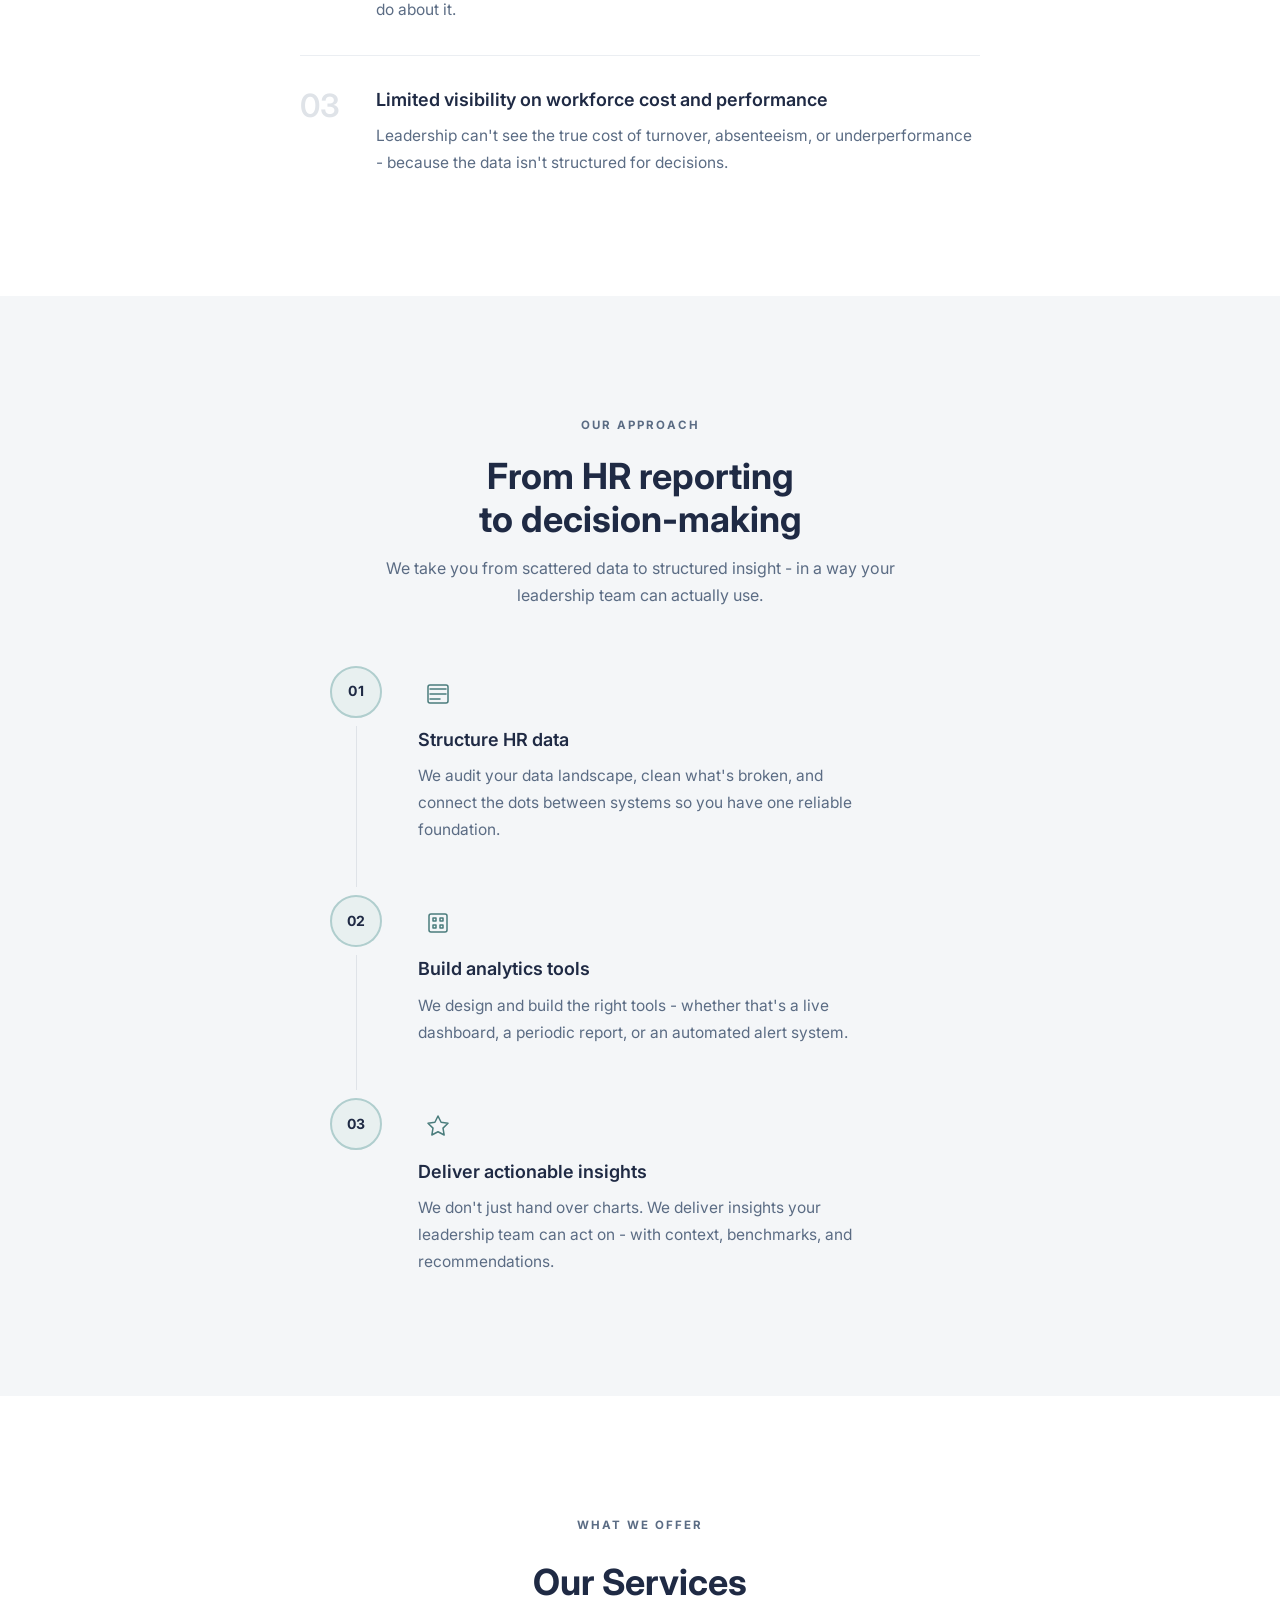
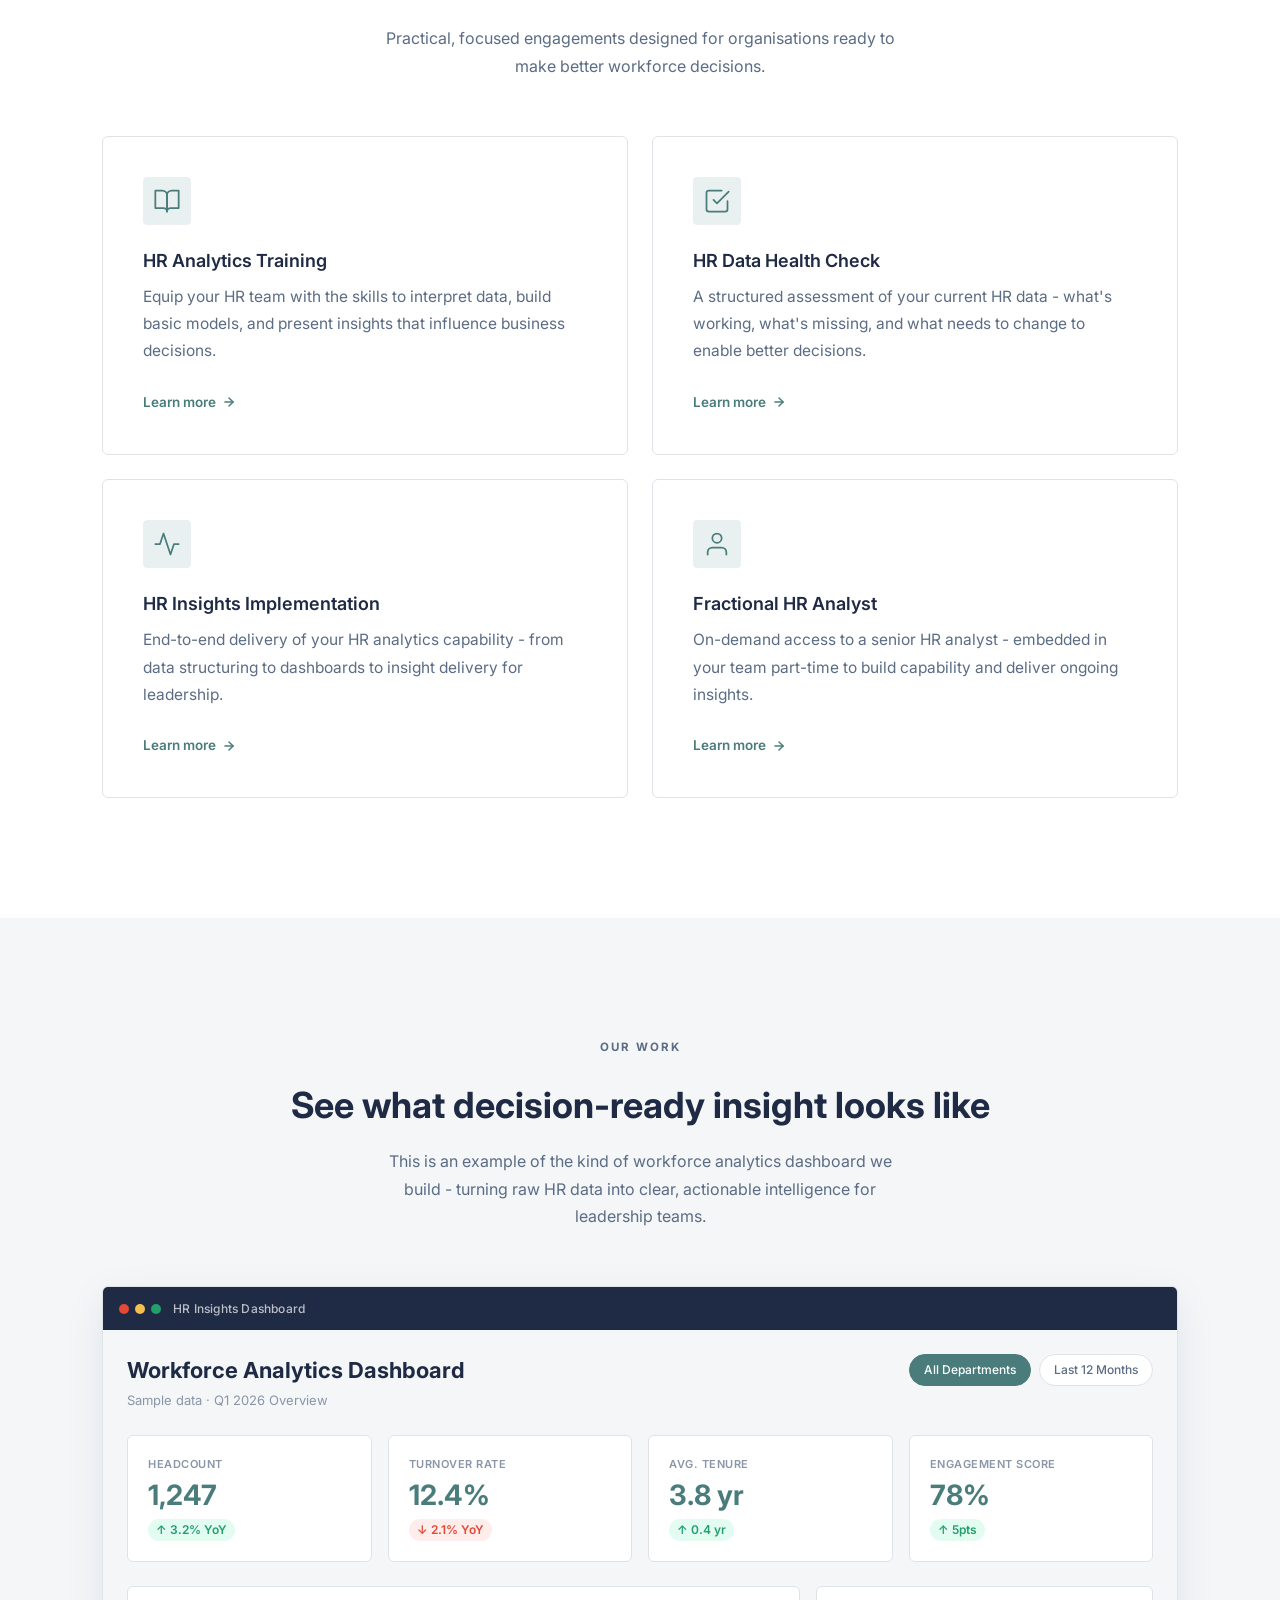
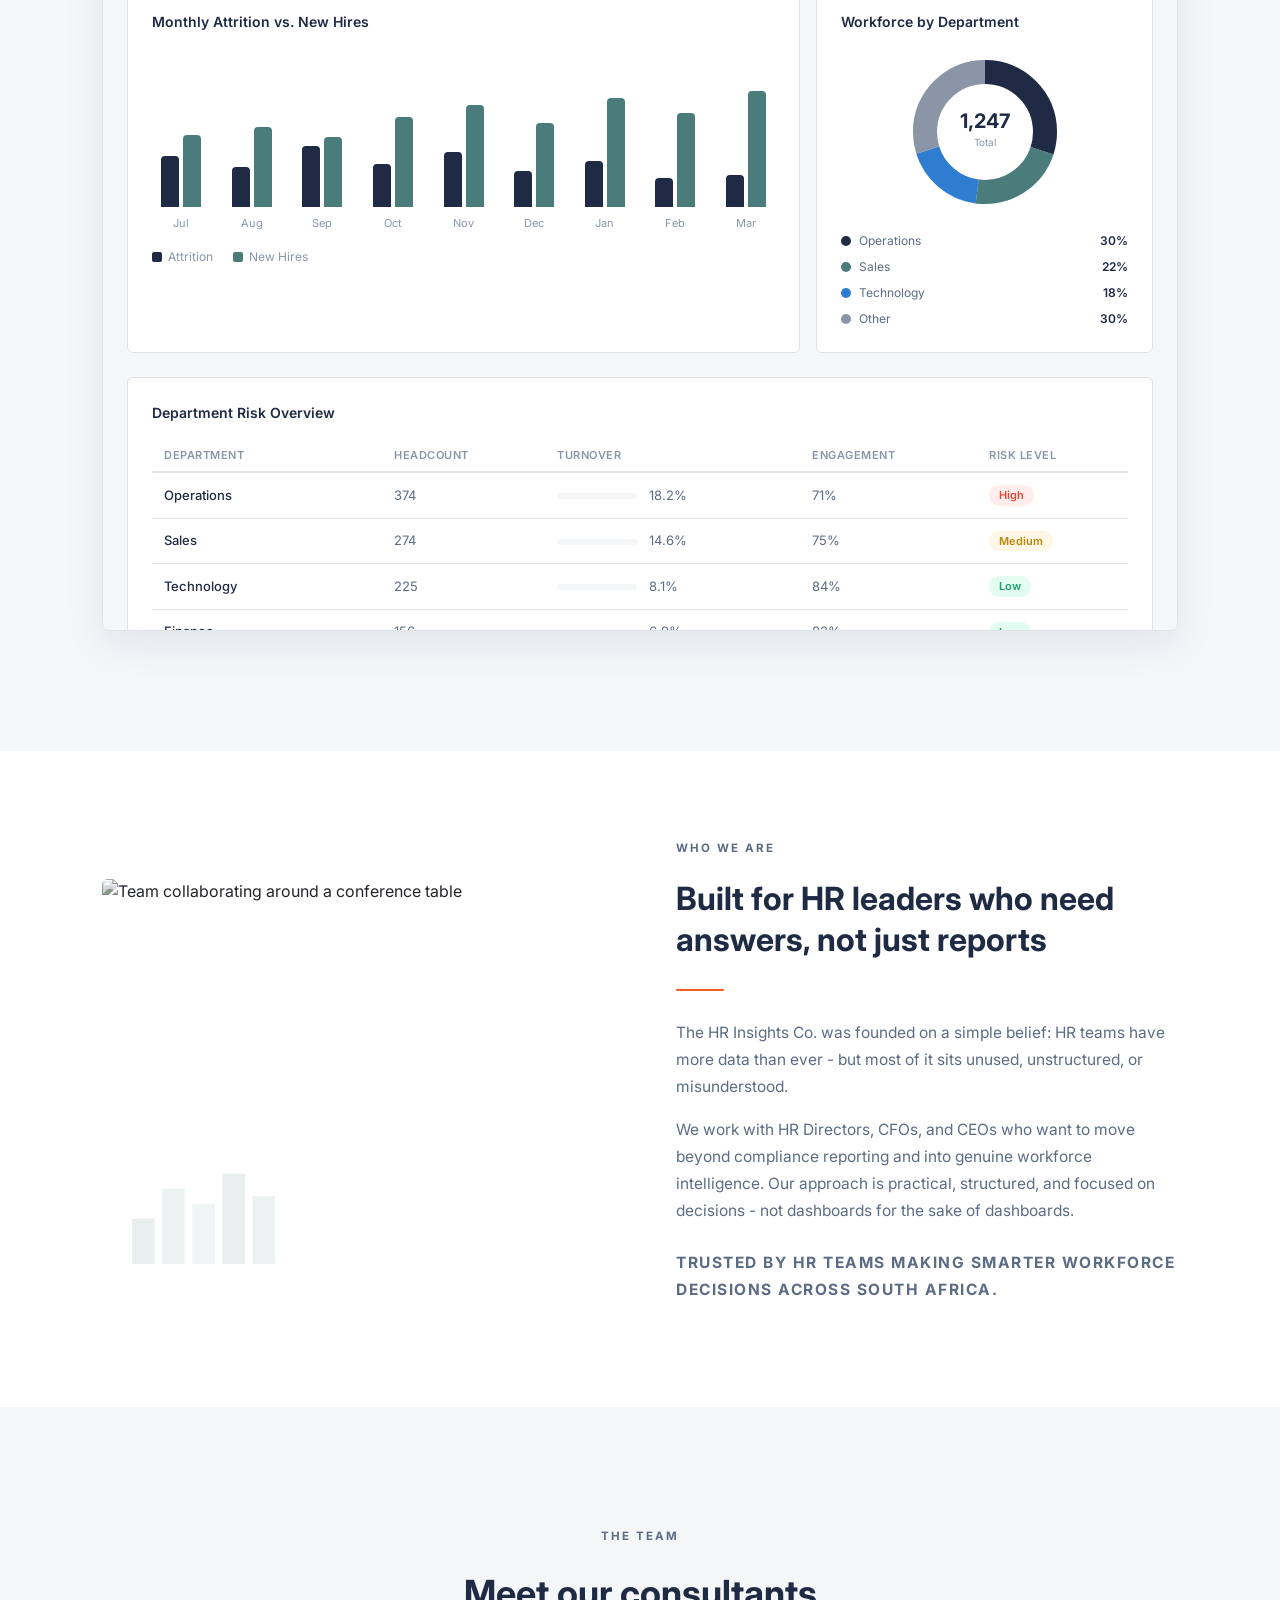
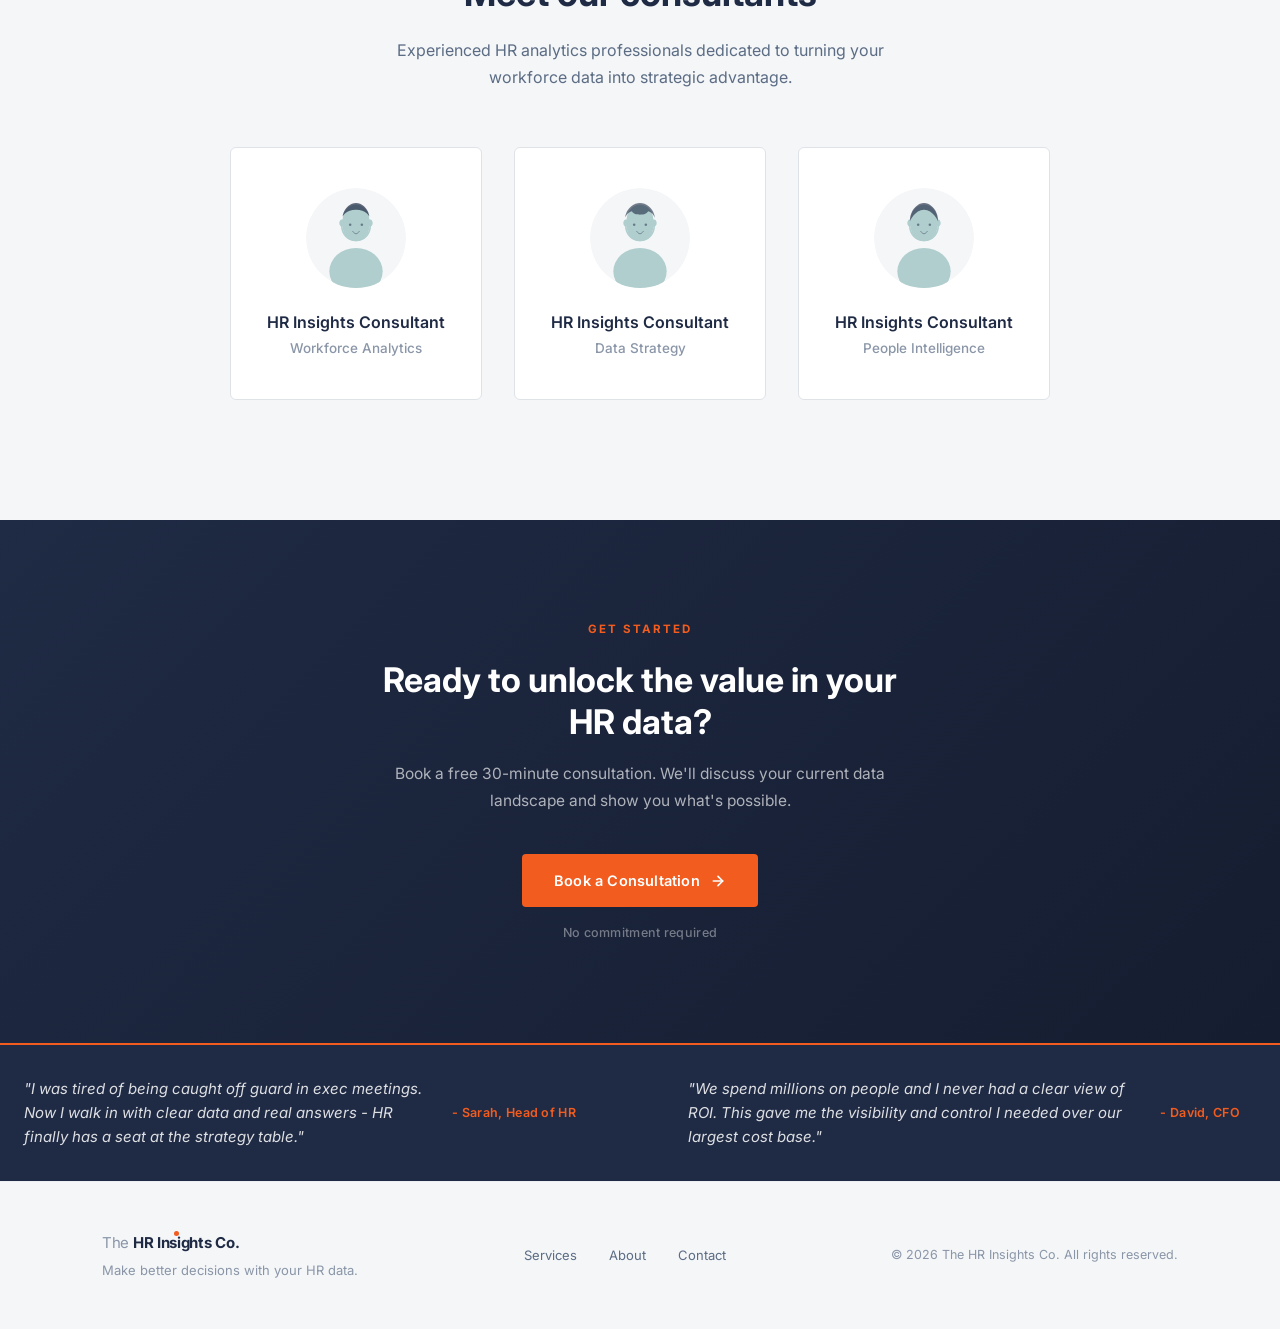
==== commit 13eea7a1: "Replace em dashes with hyphens throughout page text https://claude.ai/code/session_01HAUAyNTgajQKPJm" ====
--- a/index.html
+++ b/index.html
@@ -42,7 +42,7 @@
             <div class="hero-content">
                 <span class="eyebrow">HR Analytics &amp; Workforce Intelligence</span>
                 <h1>Turn workforce data <br>into business decisions</h1>
-                <p class="hero-subtext">We help organisations move from scattered HR data to structured, decision-ready insight — so leadership can act with confidence.</p>
+                <p class="hero-subtext">We help organisations move from scattered HR data to structured, decision-ready insight - so leadership can act with confidence.</p>
                 <div class="hero-ctas">
                     <a href="#contact" class="btn btn-primary btn-hero">Book a Consultation
                         <svg width="16" height="16" viewBox="0 0 24 24" fill="none" stroke="currentColor" stroke-width="2.5" stroke-linecap="round" stroke-linejoin="round"><path d="M5 12h14"/><path d="M12 5l7 7-7 7"/></svg>
@@ -114,7 +114,7 @@
         <div class="container">
             <span class="eyebrow">The challenge</span>
             <h2>HR data exists everywhere.<br>Decision-making hasn't kept up.</h2>
-            <p class="section-intro">Most organisations collect HR data — but few turn it into anything useful.</p>
+            <p class="section-intro">Most organisations collect HR data - but few turn it into anything useful.</p>
             <div class="problem-list">
                 <div class="problem-item">
                     <div class="problem-num">01</div>
@@ -127,14 +127,14 @@
                     <div class="problem-num">02</div>
                     <div class="problem-body">
                         <h3>Reporting without insight</h3>
-                        <p>Monthly reports that describe what happened — but never explain why, or what to do about it.</p>
+                        <p>Monthly reports that describe what happened - but never explain why, or what to do about it.</p>
                     </div>
                 </div>
                 <div class="problem-item">
                     <div class="problem-num">03</div>
                     <div class="problem-body">
                         <h3>Limited visibility on workforce cost and performance</h3>
-                        <p>Leadership can't see the true cost of turnover, absenteeism, or underperformance — because the data isn't structured for decisions.</p>
+                        <p>Leadership can't see the true cost of turnover, absenteeism, or underperformance - because the data isn't structured for decisions.</p>
                     </div>
                 </div>
             </div>
@@ -146,7 +146,7 @@
         <div class="container">
             <span class="eyebrow">Our approach</span>
             <h2>From HR reporting<br>to decision-making</h2>
-            <p class="section-intro">We take you from scattered data to structured insight — in a way your leadership team can actually use.</p>
+            <p class="section-intro">We take you from scattered data to structured insight - in a way your leadership team can actually use.</p>
             <div class="solution-grid">
                 <div class="solution-step">
                     <div class="step-marker">
@@ -178,7 +178,7 @@
                             </svg>
                         </div>
                         <h3>Build analytics tools</h3>
-                        <p>We design and build the right tools — whether that's a live dashboard, a periodic report, or an automated alert system.</p>
+                        <p>We design and build the right tools - whether that's a live dashboard, a periodic report, or an automated alert system.</p>
                     </div>
                 </div>
                 <div class="solution-step">
@@ -192,7 +192,7 @@
                             </svg>
                         </div>
                         <h3>Deliver actionable insights</h3>
-                        <p>We don't just hand over charts. We deliver insights your leadership team can act on — with context, benchmarks, and recommendations.</p>
+                        <p>We don't just hand over charts. We deliver insights your leadership team can act on - with context, benchmarks, and recommendations.</p>
                     </div>
                 </div>
             </div>
@@ -229,7 +229,7 @@
                         </svg>
                     </div>
                     <h3>HR Data Health Check</h3>
-                    <p>A structured assessment of your current HR data — what's working, what's missing, and what needs to change to enable better decisions.</p>
+                    <p>A structured assessment of your current HR data - what's working, what's missing, and what needs to change to enable better decisions.</p>
                     <a href="#contact" class="service-link">Learn more
                         <svg width="14" height="14" viewBox="0 0 24 24" fill="none" stroke="currentColor" stroke-width="2.5" stroke-linecap="round" stroke-linejoin="round"><path d="M5 12h14"/><path d="M12 5l7 7-7 7"/></svg>
                     </a>
@@ -242,7 +242,7 @@
                         </svg>
                     </div>
                     <h3>HR Insights Implementation</h3>
-                    <p>End-to-end delivery of your HR analytics capability — from data structuring to dashboards to insight delivery for leadership.</p>
+                    <p>End-to-end delivery of your HR analytics capability - from data structuring to dashboards to insight delivery for leadership.</p>
                     <a href="#contact" class="service-link">Learn more
                         <svg width="14" height="14" viewBox="0 0 24 24" fill="none" stroke="currentColor" stroke-width="2.5" stroke-linecap="round" stroke-linejoin="round"><path d="M5 12h14"/><path d="M12 5l7 7-7 7"/></svg>
                     </a>
@@ -256,7 +256,7 @@
                         </svg>
                     </div>
                     <h3>Fractional HR Analyst</h3>
-                    <p>On-demand access to a senior HR analyst — embedded in your team part-time to build capability and deliver ongoing insights.</p>
+                    <p>On-demand access to a senior HR analyst - embedded in your team part-time to build capability and deliver ongoing insights.</p>
                     <a href="#contact" class="service-link">Learn more
                         <svg width="14" height="14" viewBox="0 0 24 24" fill="none" stroke="currentColor" stroke-width="2.5" stroke-linecap="round" stroke-linejoin="round"><path d="M5 12h14"/><path d="M12 5l7 7-7 7"/></svg>
                     </a>
@@ -270,7 +270,7 @@
         <div class="container">
             <span class="eyebrow">Our work</span>
             <h2>See what decision-ready insight looks like</h2>
-            <p class="section-intro">This is an example of the kind of workforce analytics dashboard we build — turning raw HR data into clear, actionable intelligence for leadership teams.</p>
+            <p class="section-intro">This is an example of the kind of workforce analytics dashboard we build - turning raw HR data into clear, actionable intelligence for leadership teams.</p>
             <div class="showcase-frame">
                 <div class="showcase-toolbar">
                     <div class="showcase-dots">
@@ -301,8 +301,8 @@
                     <span class="eyebrow">Who we are</span>
                     <h2>Built for HR leaders who need answers, not just reports</h2>
                     <div class="about-rule"></div>
-                    <p>The HR Insights Co. was founded on a simple belief: HR teams have more data than ever — but most of it sits unused, unstructured, or misunderstood.</p>
-                    <p>We work with HR Directors, CFOs, and CEOs who want to move beyond compliance reporting and into genuine workforce intelligence. Our approach is practical, structured, and focused on decisions — not dashboards for the sake of dashboards.</p>
+                    <p>The HR Insights Co. was founded on a simple belief: HR teams have more data than ever - but most of it sits unused, unstructured, or misunderstood.</p>
+                    <p>We work with HR Directors, CFOs, and CEOs who want to move beyond compliance reporting and into genuine workforce intelligence. Our approach is practical, structured, and focused on decisions - not dashboards for the sake of dashboards.</p>
                     <p class="about-credential">Trusted by HR teams making smarter workforce decisions across South Africa.</p>
                 </div>
             </div>
@@ -392,21 +392,21 @@
     <section class="quotes-banner" aria-label="Client voices">
         <div class="quotes-track">
             <div class="quote-item">
-                <p class="quote-text">"I was tired of being caught off guard in exec meetings. Now I walk in with clear data and real answers — HR finally has a seat at the strategy table."</p>
-                <span class="quote-author">— Sarah, Head of HR</span>
+                <p class="quote-text">"I was tired of being caught off guard in exec meetings. Now I walk in with clear data and real answers - HR finally has a seat at the strategy table."</p>
+                <span class="quote-author">- Sarah, Head of HR</span>
             </div>
             <div class="quote-item">
                 <p class="quote-text">"We spend millions on people and I never had a clear view of ROI. This gave me the visibility and control I needed over our largest cost base."</p>
-                <span class="quote-author">— David, CFO</span>
+                <span class="quote-author">- David, CFO</span>
             </div>
             <!-- Duplicated for seamless loop -->
             <div class="quote-item">
-                <p class="quote-text">"I was tired of being caught off guard in exec meetings. Now I walk in with clear data and real answers — HR finally has a seat at the strategy table."</p>
-                <span class="quote-author">— Sarah, Head of HR</span>
+                <p class="quote-text">"I was tired of being caught off guard in exec meetings. Now I walk in with clear data and real answers - HR finally has a seat at the strategy table."</p>
+                <span class="quote-author">- Sarah, Head of HR</span>
             </div>
             <div class="quote-item">
                 <p class="quote-text">"We spend millions on people and I never had a clear view of ROI. This gave me the visibility and control I needed over our largest cost base."</p>
-                <span class="quote-author">— David, CFO</span>
+                <span class="quote-author">- David, CFO</span>
             </div>
         </div>
     </section>
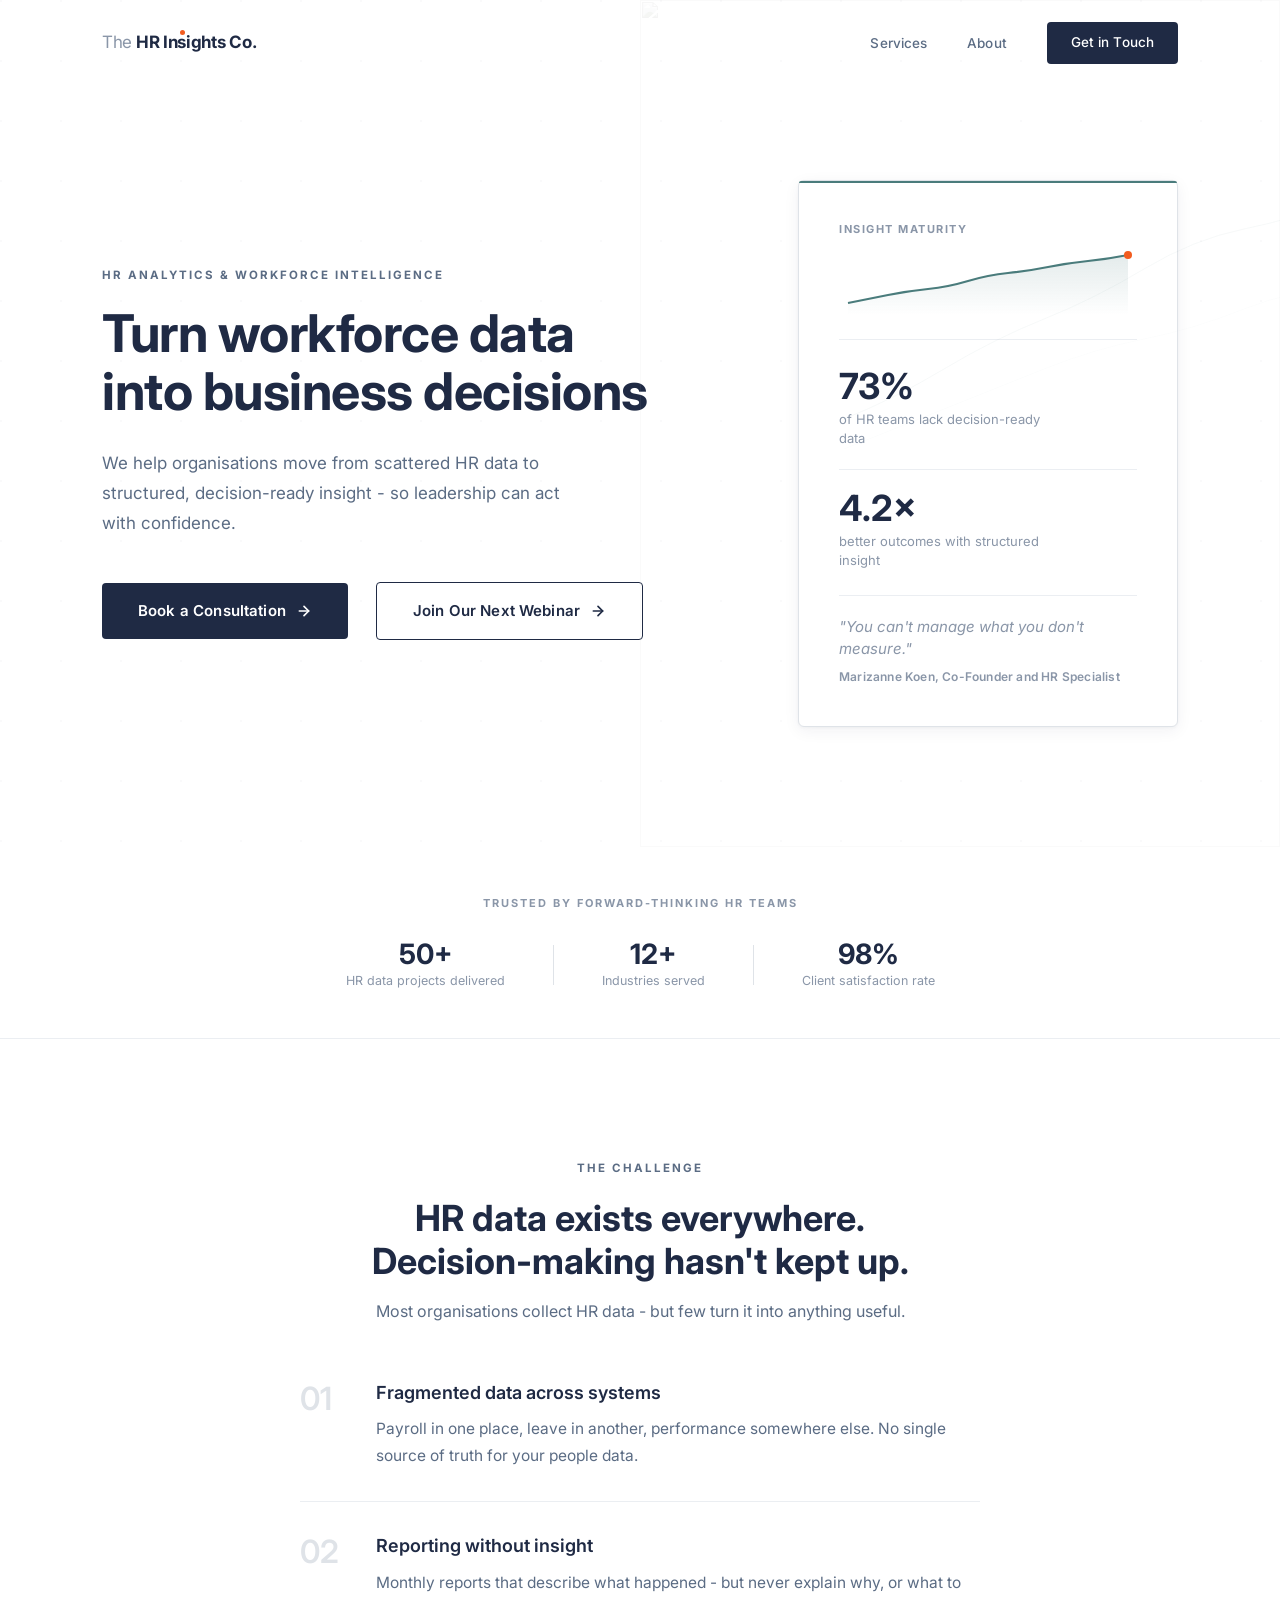
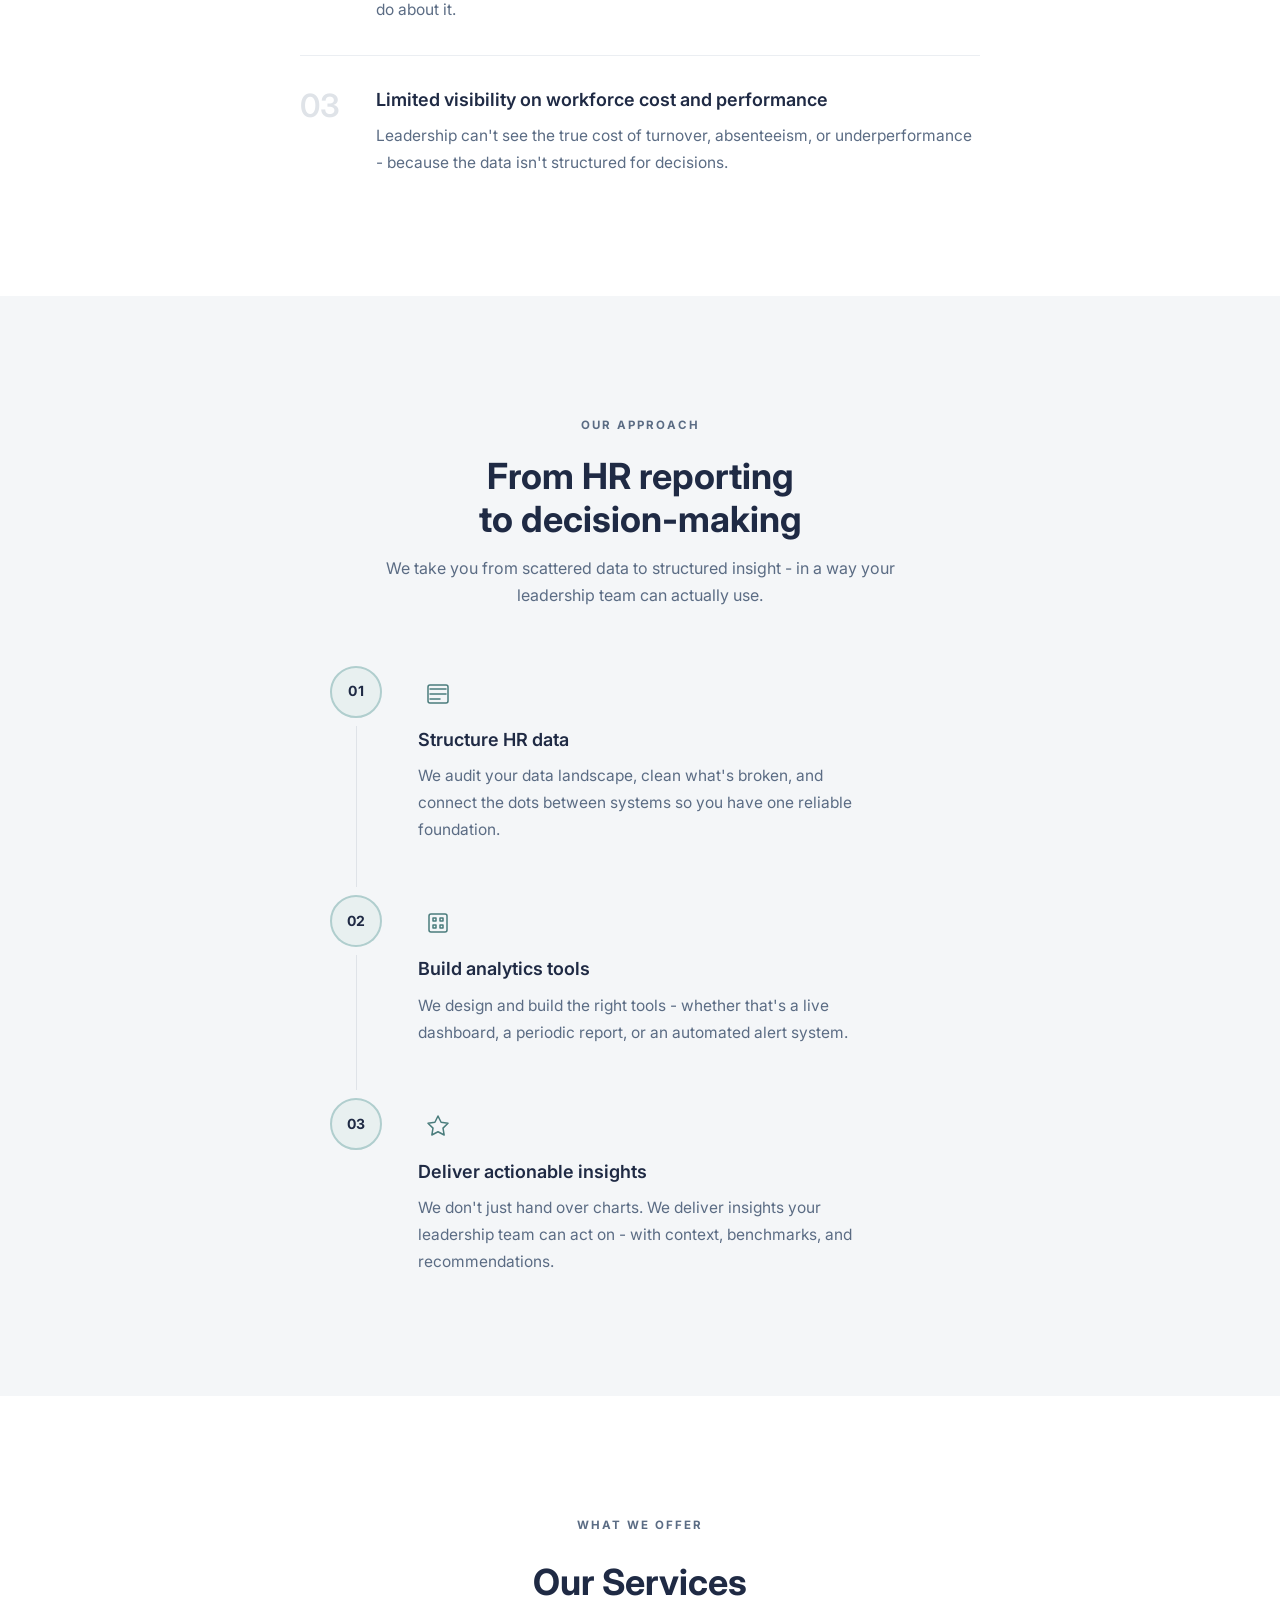
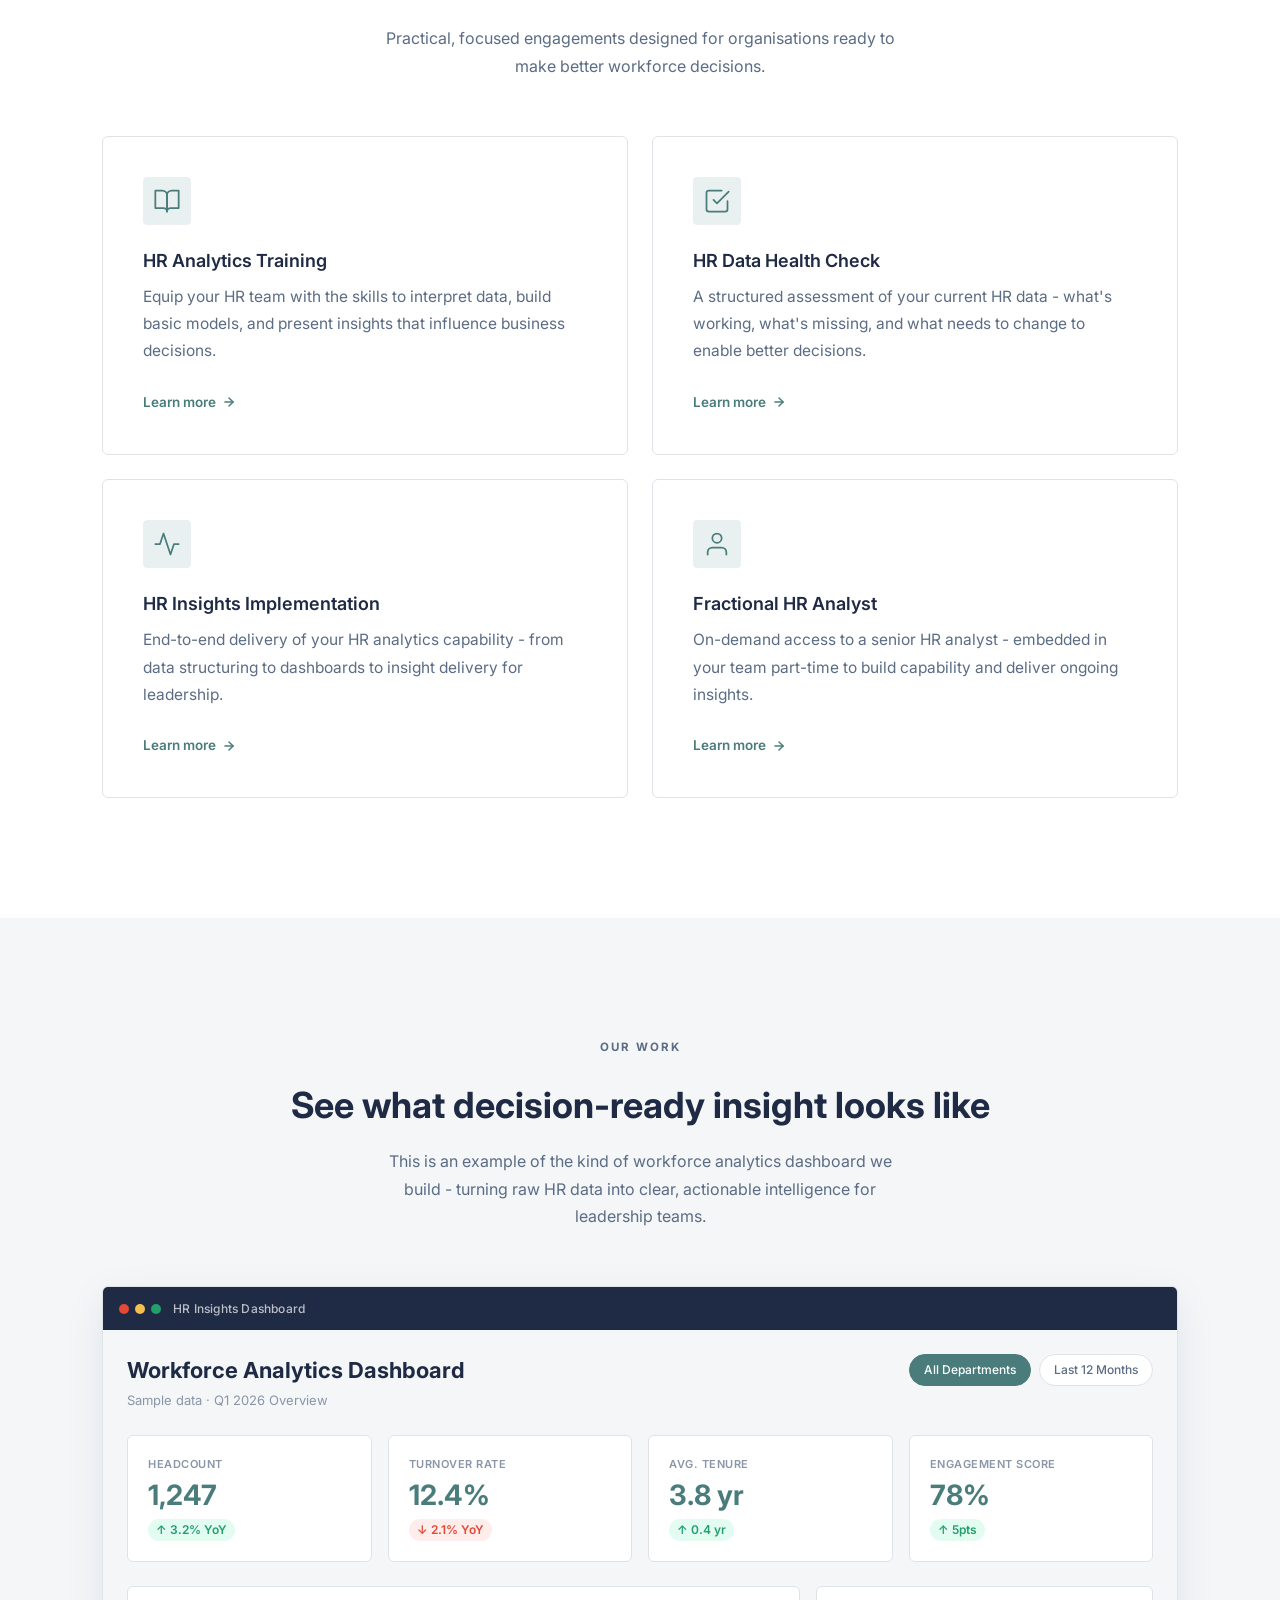
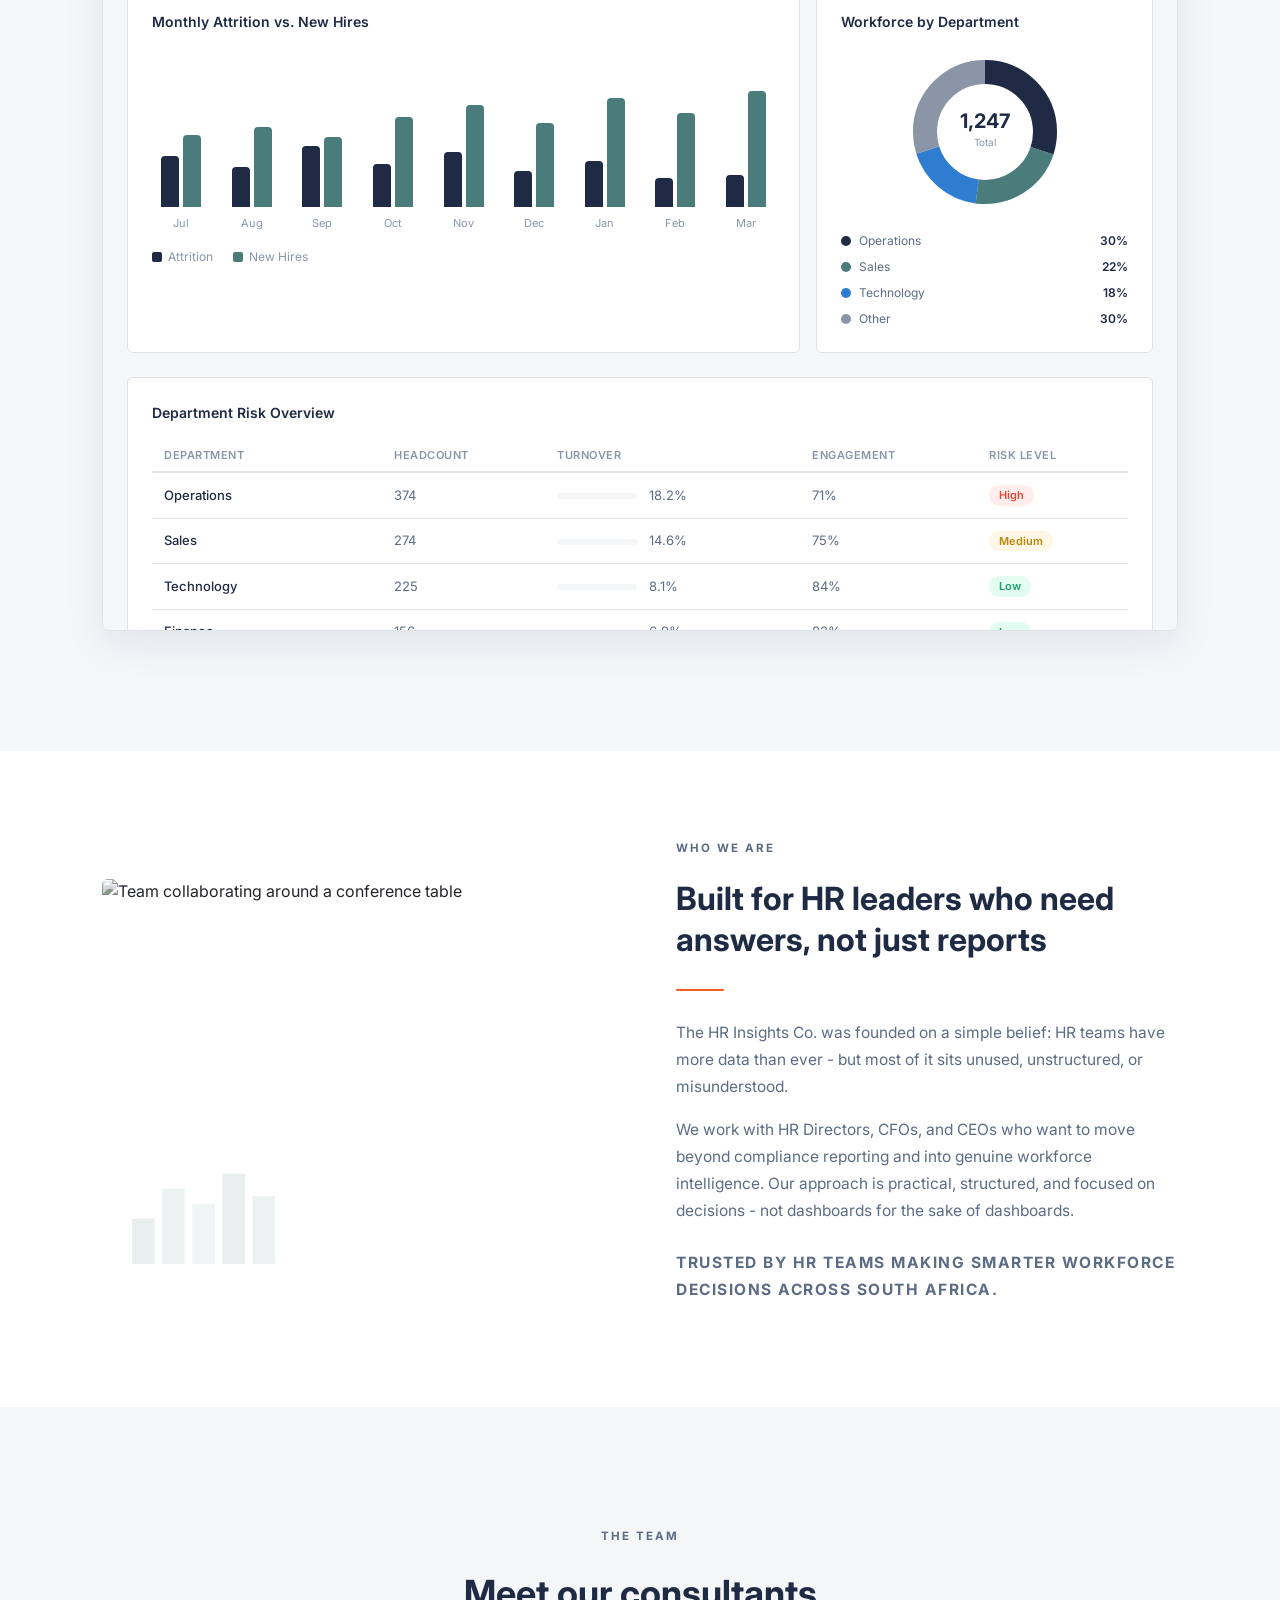
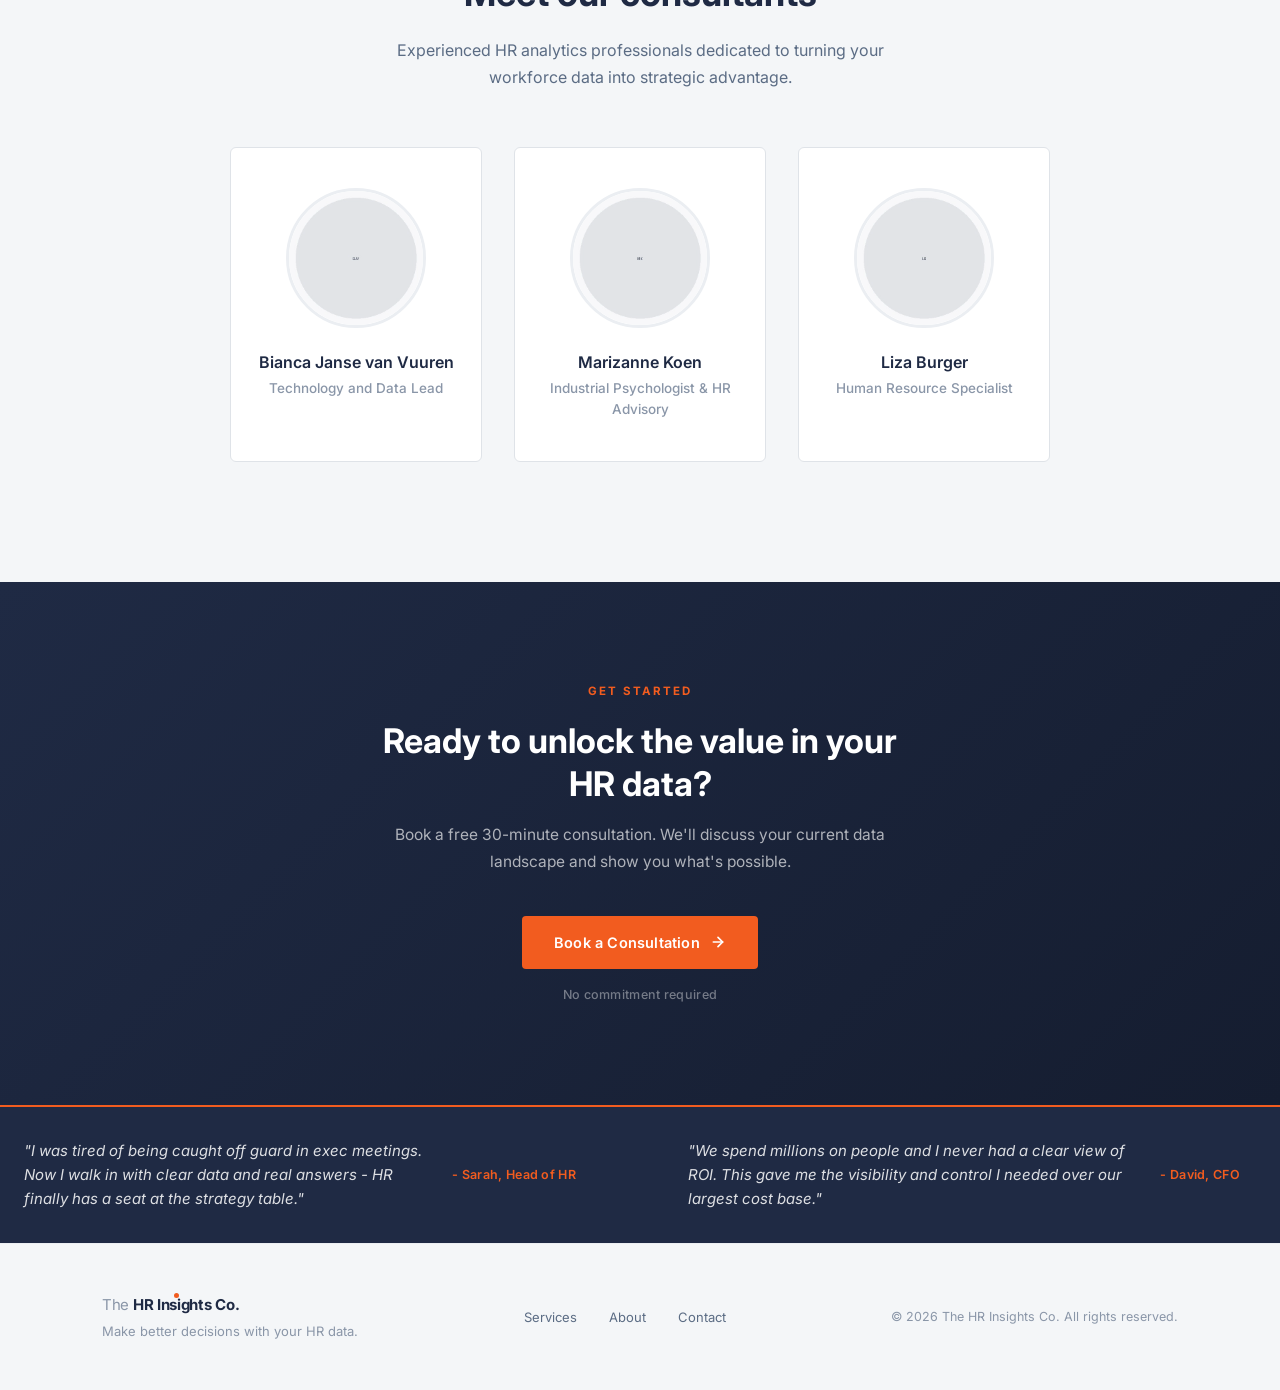
==== commit 2bd50c7d: "Add real team member profiles with photo placeholders - Replace SVG avatar placeholders with real co" ====
--- a/index.html
+++ b/index.html
@@ -318,54 +318,24 @@
             <div class="team-grid">
                 <div class="team-card">
                     <div class="team-avatar">
-                        <svg viewBox="0 0 120 120" fill="none" xmlns="http://www.w3.org/2000/svg" aria-hidden="true">
-                            <circle cx="60" cy="60" r="60" fill="var(--color-bg-subtle)"/>
-                            <circle cx="60" cy="46" r="18" fill="var(--accent-subtle)"/>
-                            <ellipse cx="60" cy="100" rx="32" ry="28" fill="var(--accent-subtle)"/>
-                            <circle cx="60" cy="46" r="16" fill="var(--color-bg-warm)"/>
-                            <path d="M44 38c0-10 7-18 16-18s16 8 16 18c2-1 4 1 4 4s-2 5-4 4c0 10-7 18-16 18s-16-8-16-18c-2 1-4-1-4-4s2-5 4-4z" fill="var(--accent-subtle)"/>
-                            <path d="M44 34c1-8 8-16 16-16s15 8 16 16c0 0-4-8-16-8s-16 8-16 8z" fill="var(--color-primary)" opacity="0.7"/>
-                            <circle cx="53" cy="44" r="1.5" fill="var(--color-primary)" opacity="0.5"/>
-                            <circle cx="67" cy="44" r="1.5" fill="var(--color-primary)" opacity="0.5"/>
-                            <path d="M56 52c0 0 2 3 4 3s4-3 4-3" stroke="var(--color-primary)" stroke-width="1.2" stroke-linecap="round" opacity="0.4" fill="none"/>
-                        </svg>
-                    </div>
-                    <h3>HR Insights Consultant</h3>
-                    <p>Workforce Analytics</p>
+                        <img src="images/bianca.jpg" alt="Bianca Janse van Vuuren" loading="lazy">
+                    </div>
+                    <h3>Bianca Janse van Vuuren</h3>
+                    <p>Technology and Data Lead</p>
                 </div>
                 <div class="team-card">
                     <div class="team-avatar">
-                        <svg viewBox="0 0 120 120" fill="none" xmlns="http://www.w3.org/2000/svg" aria-hidden="true">
-                            <circle cx="60" cy="60" r="60" fill="var(--color-bg-subtle)"/>
-                            <circle cx="60" cy="46" r="18" fill="var(--accent-subtle)"/>
-                            <ellipse cx="60" cy="100" rx="32" ry="28" fill="var(--accent-subtle)"/>
-                            <circle cx="60" cy="46" r="16" fill="var(--color-bg-warm)"/>
-                            <path d="M44 38c0-10 7-18 16-18s16 8 16 18c2-1 4 1 4 4s-2 5-4 4c0 10-7 18-16 18s-16-8-16-18c-2 1-4-1-4-4s2-5 4-4z" fill="var(--accent-subtle)"/>
-                            <path d="M42 36c1-10 9-18 18-18s17 8 18 18c0 0-2-6-8-8-3 4-7 4-10 4s-7 0-10-4c-6 2-8 8-8 8z" fill="var(--color-primary)" opacity="0.6"/>
-                            <circle cx="53" cy="44" r="1.5" fill="var(--color-primary)" opacity="0.5"/>
-                            <circle cx="67" cy="44" r="1.5" fill="var(--color-primary)" opacity="0.5"/>
-                            <path d="M56 52c0 0 2 3 4 3s4-3 4-3" stroke="var(--color-primary)" stroke-width="1.2" stroke-linecap="round" opacity="0.4" fill="none"/>
-                        </svg>
-                    </div>
-                    <h3>HR Insights Consultant</h3>
-                    <p>Data Strategy</p>
+                        <img src="images/marizanne.jpg" alt="Marizanne Koen" loading="lazy">
+                    </div>
+                    <h3>Marizanne Koen</h3>
+                    <p>Industrial Psychologist &amp; HR Advisory</p>
                 </div>
                 <div class="team-card">
                     <div class="team-avatar">
-                        <svg viewBox="0 0 120 120" fill="none" xmlns="http://www.w3.org/2000/svg" aria-hidden="true">
-                            <circle cx="60" cy="60" r="60" fill="var(--color-bg-subtle)"/>
-                            <circle cx="60" cy="46" r="18" fill="var(--accent-subtle)"/>
-                            <ellipse cx="60" cy="100" rx="32" ry="28" fill="var(--accent-subtle)"/>
-                            <circle cx="60" cy="46" r="16" fill="var(--color-bg-warm)"/>
-                            <path d="M44 38c0-10 7-18 16-18s16 8 16 18c2-1 4 1 4 4s-2 5-4 4c0 10-7 18-16 18s-16-8-16-18c-2 1-4-1-4-4s2-5 4-4z" fill="var(--accent-subtle)"/>
-                            <path d="M43 40c0-12 8-22 17-22s17 10 17 22c0 0-6-14-17-14s-17 14-17 14z" fill="var(--color-primary)" opacity="0.65"/>
-                            <circle cx="53" cy="44" r="1.5" fill="var(--color-primary)" opacity="0.5"/>
-                            <circle cx="67" cy="44" r="1.5" fill="var(--color-primary)" opacity="0.5"/>
-                            <path d="M56 52c0 0 2 3 4 3s4-3 4-3" stroke="var(--color-primary)" stroke-width="1.2" stroke-linecap="round" opacity="0.4" fill="none"/>
-                        </svg>
-                    </div>
-                    <h3>HR Insights Consultant</h3>
-                    <p>People Intelligence</p>
+                        <img src="images/liza.jpg" alt="Liza Burger" loading="lazy">
+                    </div>
+                    <h3>Liza Burger</h3>
+                    <p>Human Resource Specialist</p>
                 </div>
             </div>
         </div>
--- a/styles.css
+++ b/styles.css
@@ -1040,17 +1040,26 @@
 }
 
 .team-avatar {
-    width: 100px;
-    height: 100px;
+    width: 140px;
+    height: 140px;
     margin: 0 auto 24px;
     border-radius: 50%;
     overflow: hidden;
-}
-
-.team-avatar svg {
+    border: 3px solid var(--color-border-light);
+}
+
+.team-avatar img {
     width: 100%;
     height: 100%;
+    object-fit: cover;
+    object-position: center top;
     display: block;
+    filter: grayscale(30%) contrast(1.02);
+    transition: filter var(--transition);
+}
+
+.team-card:hover .team-avatar img {
+    filter: grayscale(0%) contrast(1);
 }
 
 .team-card h3 {
@@ -1685,8 +1694,8 @@
     }
 
     .team-avatar {
-        width: 80px;
-        height: 80px;
+        width: 110px;
+        height: 110px;
         margin-bottom: 20px;
     }
 
@@ -1832,8 +1841,8 @@
     }
 
     .team-avatar {
-        width: 72px;
-        height: 72px;
+        width: 100px;
+        height: 100px;
         margin-bottom: 16px;
     }
 
